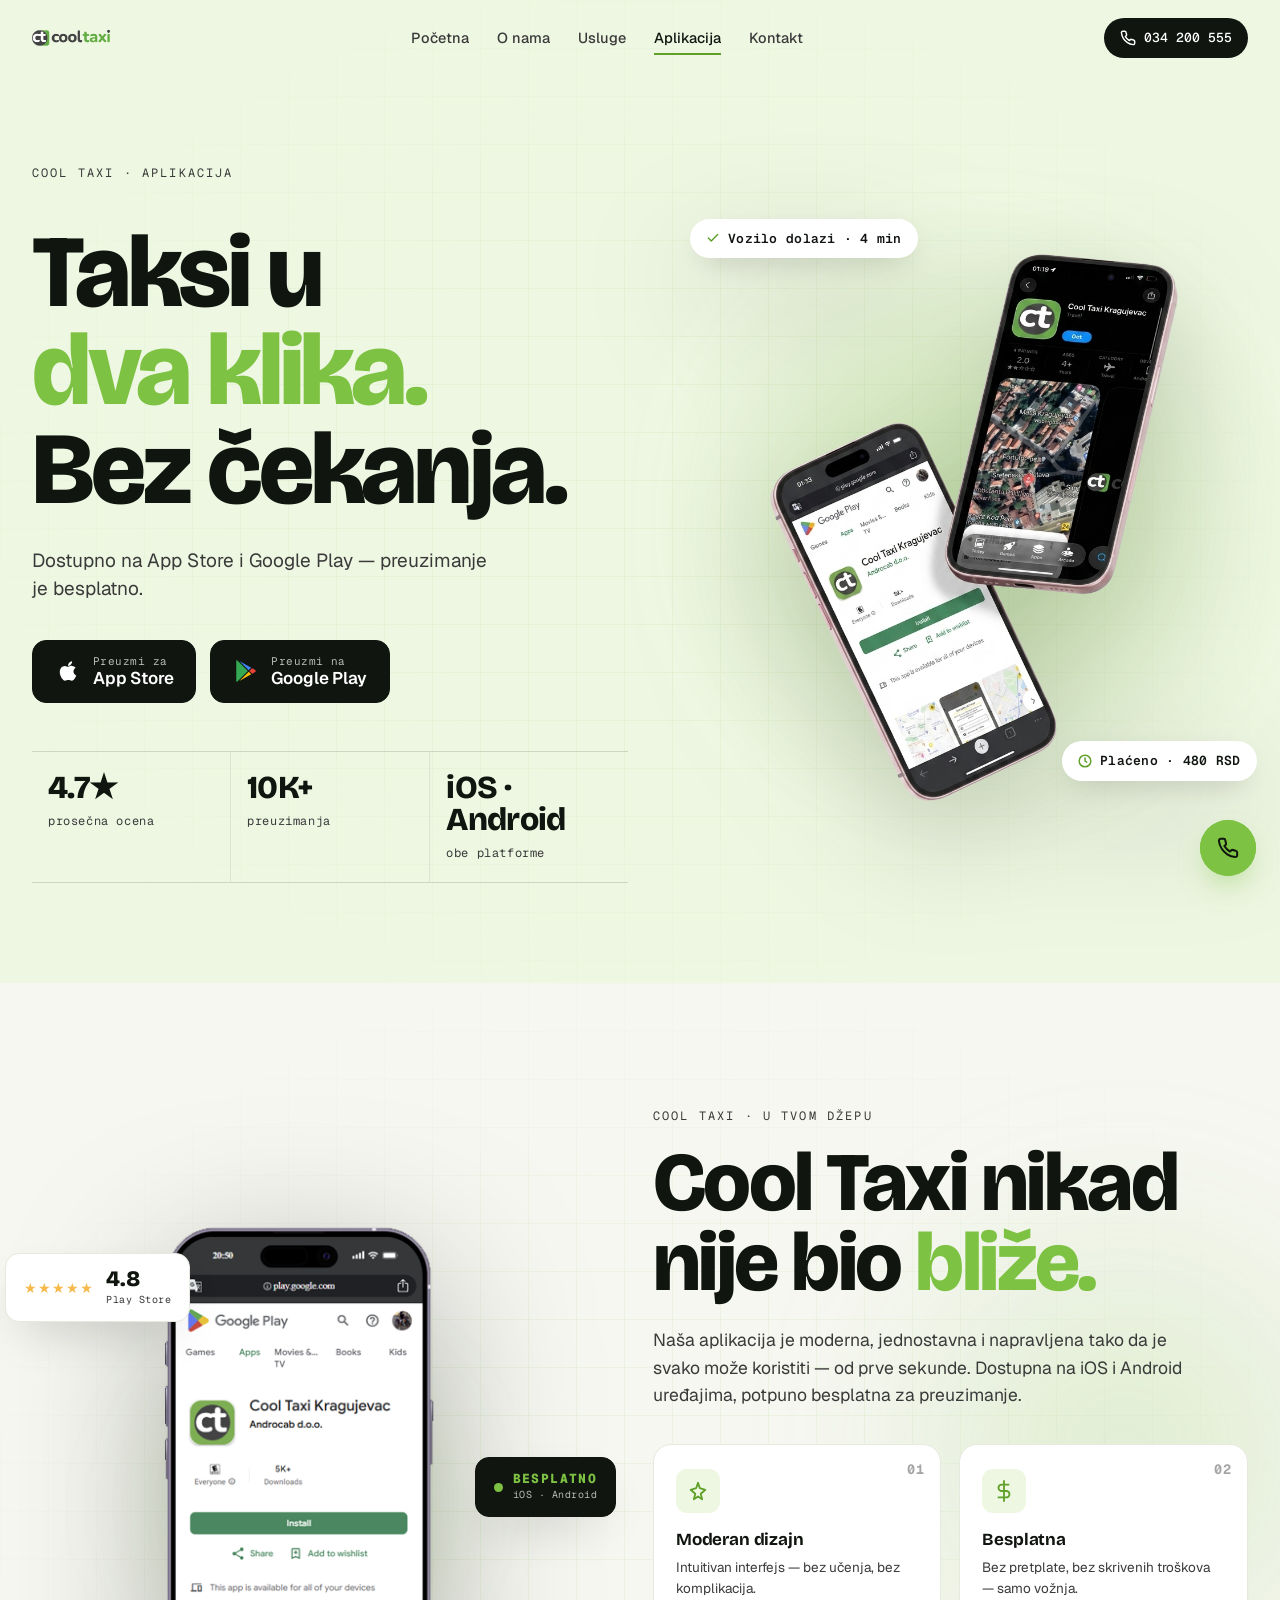
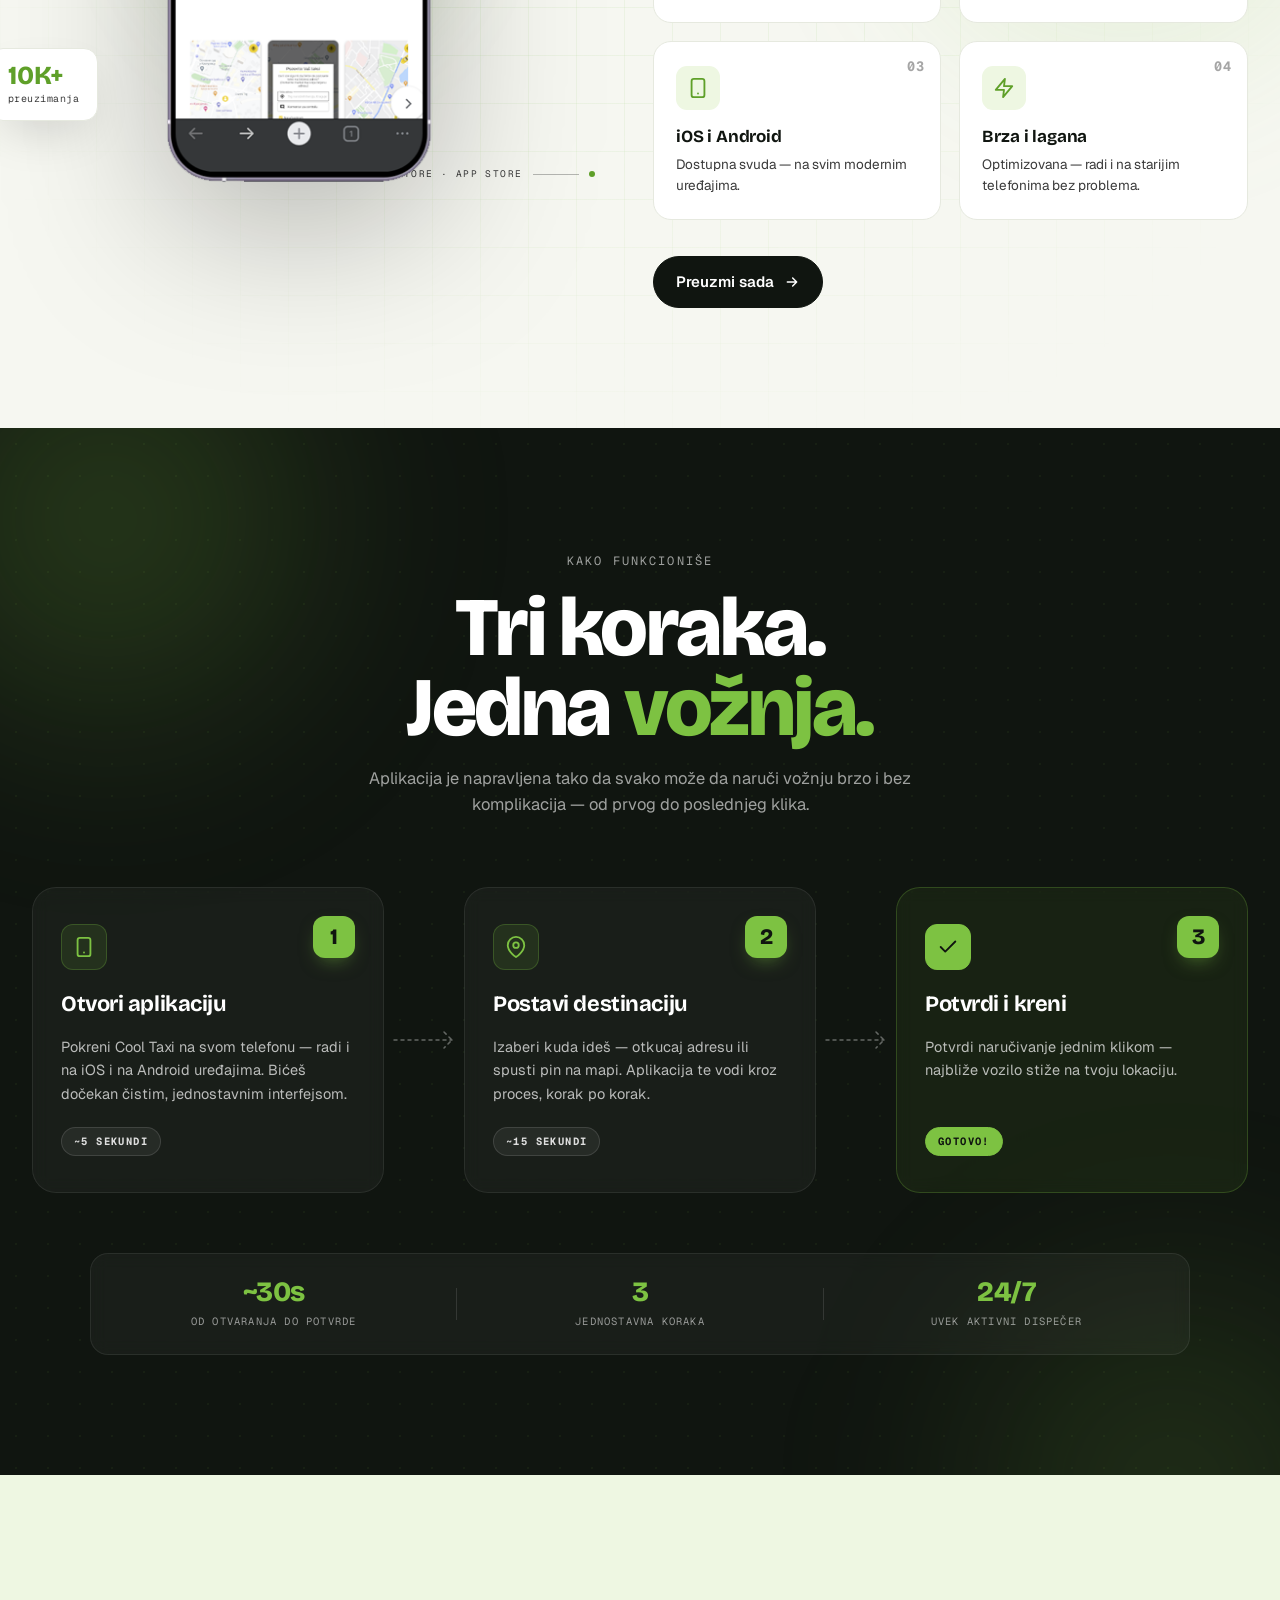
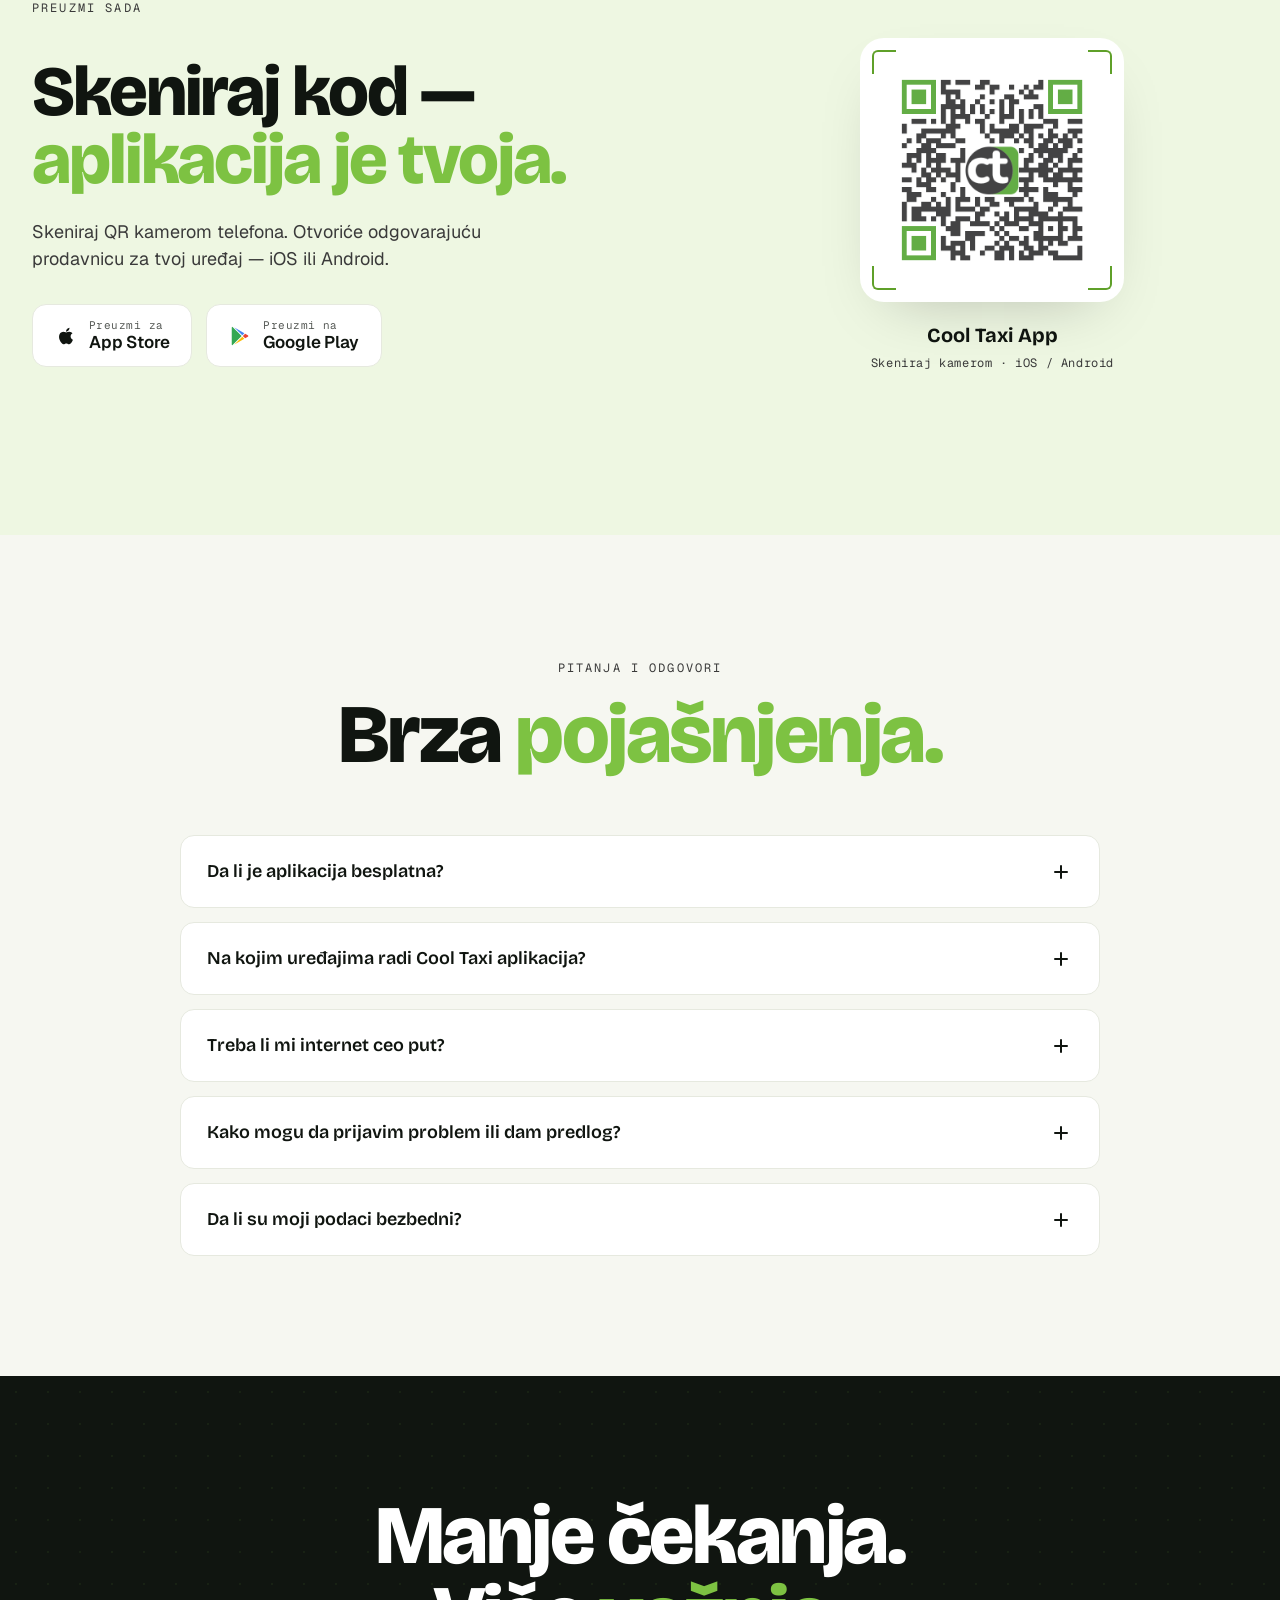
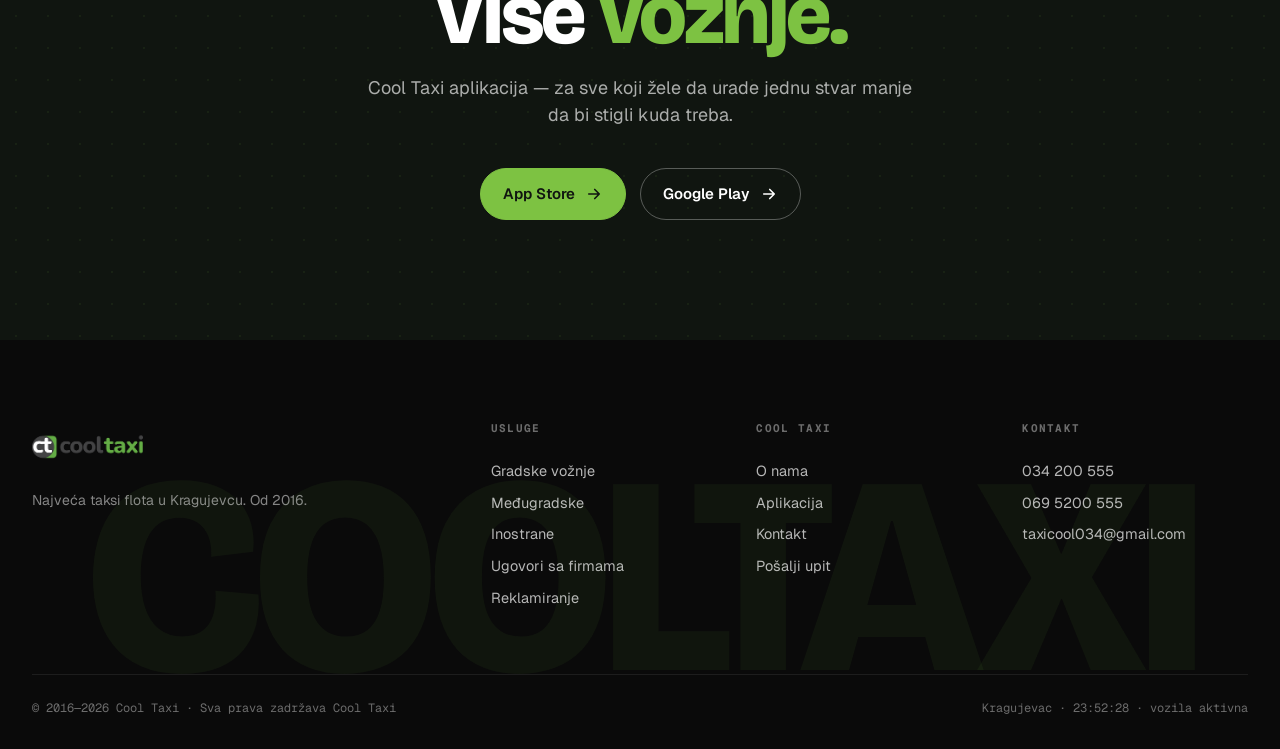
==== aplikacija.html @ 7726a63b "Add Web3Forms email integration, SEO files, and deployment config - Wire submitForm to api.web3forms" ====
<!doctype html>
<html lang="sr-RS">
<head>
<meta charset="utf-8">
<meta name="viewport" content="width=device-width, initial-scale=1">

<title>Cool Taxi aplikacija — iOS & Android · Taxi Kragujevac u 2 klika</title>
<meta name="description" content="Cool Taxi aplikacija za iOS i Android — naruči taxi u Kragujevcu u dva klika, plati karticom, prati vozilo uživo. Besplatno preuzimanje na App Store i Google Play.">
<meta name="keywords" content="cool taxi aplikacija, taxi aplikacija kragujevac, taxi app kragujevac, cool taxi android, cool taxi ios, taxi app srbija, naruči taxi online kragujevac, taxi aplikacija ios android">
<meta name="author" content="Cool Taxi Kragujevac">
<meta name="robots" content="index, follow, max-image-preview:large">
<meta name="googlebot" content="index, follow, max-image-preview:large">
<meta name="theme-color" content="#7DC242">
<meta name="format-detection" content="telephone=yes">

<meta name="geo.region" content="RS-SU">
<meta name="geo.placename" content="Kragujevac">
<meta name="geo.position" content="44.0128;20.9114">
<meta name="ICBM" content="44.0128, 20.9114">
<meta name="language" content="Serbian">

<!-- Apple smart banner -->
<meta name="apple-itunes-app" content="app-id=6447067516">

<link rel="canonical" href="https://taxikragujevac.com/aplikacija">
<link rel="alternate" hreflang="sr-RS" href="https://taxikragujevac.com/aplikacija">
<link rel="alternate" hreflang="x-default" href="https://taxikragujevac.com/aplikacija">

<meta property="og:type" content="website">
<meta property="og:site_name" content="Cool Taxi Kragujevac">
<meta property="og:title" content="Cool Taxi aplikacija — Taxi Kragujevac u 2 klika">
<meta property="og:description" content="iOS & Android — naruči taxi u Kragujevcu u 2 klika, plati karticom, prati vozilo uživo.">
<meta property="og:url" content="https://taxikragujevac.com/aplikacija">
<meta property="og:image" content="https://taxikragujevac.com/assets/app-mockup.png">
<meta property="og:image:width" content="1200">
<meta property="og:image:height" content="630">
<meta property="og:image:alt" content="Cool Taxi aplikacija na iOS i Android">
<meta property="og:locale" content="sr_RS">

<meta name="twitter:card" content="summary_large_image">
<meta name="twitter:title" content="Cool Taxi aplikacija — Taxi Kragujevac u 2 klika">
<meta name="twitter:description" content="iOS & Android — App Store i Google Play.">
<meta name="twitter:image" content="https://taxikragujevac.com/assets/app-mockup.png">

<link rel="icon" type="image/png" href="/assets/logo.png">
<link rel="shortcut icon" href="/assets/logo.png">
<link rel="apple-touch-icon" href="/assets/logo.png">

<link rel="preconnect" href="https://fonts.googleapis.com">
<link rel="preconnect" href="https://fonts.gstatic.com" crossorigin>
<link href="https://fonts.googleapis.com/css2?family=Bricolage+Grotesque:wght@400;500;600;700;800&family=Geist+Mono:wght@400;500&family=Geist:wght@400;500;600;700&display=swap" rel="stylesheet">
<link rel="stylesheet" href="styles.css">

<script type="application/ld+json">
{
  "@context": "https://schema.org",
  "@graph": [
    {
      "@type": "WebPage",
      "@id": "https://taxikragujevac.com/aplikacija#page",
      "url": "https://taxikragujevac.com/aplikacija",
      "name": "Cool Taxi aplikacija — Taxi Kragujevac",
      "description": "Cool Taxi mobilna aplikacija za iOS i Android — naručivanje, plaćanje karticom i praćenje vozila uživo.",
      "inLanguage": "sr-RS",
      "isPartOf": {"@id": "https://taxikragujevac.com/#website"}
    },
    {
      "@type": "MobileApplication",
      "name": "Cool Taxi Kragujevac",
      "operatingSystem": "iOS",
      "applicationCategory": "TravelApplication",
      "downloadUrl": "https://apps.apple.com/us/app/cool-taxi-kragujevac/id6447067516",
      "installUrl": "https://apps.apple.com/us/app/cool-taxi-kragujevac/id6447067516",
      "image": "https://taxikragujevac.com/assets/app-mockup.png",
      "offers": {"@type": "Offer", "price": "0", "priceCurrency": "RSD"},
      "aggregateRating": {"@type": "AggregateRating", "ratingValue": "4.7", "ratingCount": "1200", "bestRating": "5"},
      "author": {"@id": "https://taxikragujevac.com/#organization"},
      "publisher": {"@id": "https://taxikragujevac.com/#organization"}
    },
    {
      "@type": "MobileApplication",
      "name": "Cool Taxi Kragujevac",
      "operatingSystem": "Android",
      "applicationCategory": "TravelApplication",
      "downloadUrl": "https://play.google.com/store/apps/details?id=com.androcab.pub.coolkg",
      "installUrl": "https://play.google.com/store/apps/details?id=com.androcab.pub.coolkg",
      "image": "https://taxikragujevac.com/assets/app-mockup.png",
      "offers": {"@type": "Offer", "price": "0", "priceCurrency": "RSD"},
      "aggregateRating": {"@type": "AggregateRating", "ratingValue": "4.8", "ratingCount": "2500", "bestRating": "5"},
      "author": {"@id": "https://taxikragujevac.com/#organization"},
      "publisher": {"@id": "https://taxikragujevac.com/#organization"}
    },
    {
      "@type": "FAQPage",
      "mainEntity": [
        {
          "@type": "Question",
          "name": "Da li je Cool Taxi aplikacija besplatna?",
          "acceptedAnswer": {"@type": "Answer", "text": "Da, preuzimanje, instalacija i naručivanje vožnje su potpuno besplatni — bez pretplate i bez skrivenih troškova."}
        },
        {
          "@type": "Question",
          "name": "Na kojim uređajima radi Cool Taxi aplikacija?",
          "acceptedAnswer": {"@type": "Answer", "text": "Radi na svim modernim Android i iOS telefonima. Optimizovana je i za starije uređaje."}
        },
        {
          "@type": "Question",
          "name": "Treba li mi internet ceo put?",
          "acceptedAnswer": {"@type": "Answer", "text": "Internet je potreban samo za naručivanje. Kad vozilo stigne i krene, vožnja teče bez veze sa internetom."}
        },
        {
          "@type": "Question",
          "name": "Da li su moji podaci bezbedni?",
          "acceptedAnswer": {"@type": "Answer", "text": "Apsolutno. Podaci se koriste isključivo za obradu vožnje i kontakt sa vozačem — ne dele se sa trećim stranama i čuvaju se u skladu sa zakonom o zaštiti podataka."}
        }
      ]
    },
    {
      "@type": "BreadcrumbList",
      "itemListElement": [
        {"@type": "ListItem", "position": 1, "name": "Početna", "item": "https://taxikragujevac.com/"},
        {"@type": "ListItem", "position": 2, "name": "Aplikacija", "item": "https://taxikragujevac.com/aplikacija"}
      ]
    }
  ]
}
</script>
</head>
<body data-page="app">

<div id="site-nav"></div>

<!-- HERO -->
<section class="app-hero">
  <div class="hero-grid"></div>
  <div class="app-hero-inner">
    <div class="app-hero-text">
      <span class="kicker">Cool Taxi · Aplikacija</span>
      <h1 class="big-head">
        Taksi u<br>
        <em>dva klika.</em><br>
        Bez čekanja.
      </h1>
      <p class="app-hero-sub">
        Dostupno na App Store i Google Play — preuzimanje je besplatno.
      </p>

      <div class="store-buttons">
        <a href="https://apps.apple.com/us/app/cool-taxi-kragujevac/id6447067516" target="_blank" rel="noopener" class="store-btn">
          <svg viewBox="0 0 24 24" width="26" height="26" fill="currentColor" aria-hidden="true">
            <path d="M17.05 20.28c-.98.95-2.05.8-3.08.35-1.09-.46-2.09-.48-3.24 0-1.44.62-2.2.44-3.06-.35C2.79 15.25 3.51 7.59 9.05 7.31c1.35.07 2.29.74 3.08.8 1.18-.24 2.31-.93 3.57-.84 1.51.12 2.65.72 3.4 1.8-3.12 1.87-2.38 5.98.48 7.13-.57 1.5-1.31 2.99-2.54 4.09zM12.03 7.25c-.15-2.23 1.66-4.07 3.74-4.25.29 2.58-2.34 4.5-3.74 4.25z"/>
          </svg>
          <span>
            <small>Preuzmi za</small>
            <strong>App Store</strong>
          </span>
        </a>
        <a href="https://play.google.com/store/apps/details?id=com.androcab.pub.coolkg" target="_blank" rel="noopener" class="store-btn">
          <svg viewBox="0 0 24 24" width="26" height="26" aria-hidden="true">
            <path d="M3.609 1.814 13.792 12 3.609 22.186a.996.996 0 0 1-.61-.92V2.734c0-.36.213-.687.61-.92z" fill="#34a853"/>
            <path d="M14.499 12.707 16.801 15.009 5.864 21.342l8.635-8.635z" fill="#fbbc04"/>
            <path d="M17.698 9.509 20.505 11.135a1 1 0 0 1 0 1.73l-2.808 1.626L15.069 12l2.629-2.491z" fill="#ea4335"/>
            <path d="M5.864 2.658 16.802 8.99l-2.302 2.303L5.864 2.658z" fill="#4285f4"/>
          </svg>
          <span>
            <small>Preuzmi na</small>
            <strong>Google Play</strong>
          </span>
        </a>
      </div>

      <div class="app-meta">
        <div><b>4.7★</b><span>prosečna ocena</span></div>
        <div><b>10K+</b><span>preuzimanja</span></div>
        <div><b>iOS · Android</b><span>obe platforme</span></div>
      </div>
    </div>

    <div class="app-hero-visual">
      <div class="phone-stage">
        <img src="assets/app-mockup.png" alt="Cool Taxi aplikacija na iPhone telefonima — App Store i Google Play prikaz">
        <div class="phone-glow"></div>
        <div class="phone-badge phone-badge-1">
          <svg viewBox="0 0 24 24" width="14" height="14" fill="none" stroke="currentColor" stroke-width="2.5" stroke-linecap="round" stroke-linejoin="round"><path d="M20 6 9 17l-5-5"/></svg>
          Vozilo dolazi · 4 min
        </div>
        <div class="phone-badge phone-badge-2">
          <svg viewBox="0 0 24 24" width="14" height="14" fill="none" stroke="currentColor" stroke-width="2.5" stroke-linecap="round" stroke-linejoin="round"><circle cx="12" cy="12" r="10"/><path d="M12 7v5l3 2"/></svg>
          Plaćeno · 480 RSD
        </div>
      </div>
    </div>
  </div>
</section>

<!-- APP SHOWCASE — telefon + benefiti -->
<section class="app-showcase" data-screen-label="Aplikacija showcase">
  <div class="aps-bg-grid"></div>
  <div class="aps-bg-blob"></div>

  <div class="aps-inner">

    <!-- LEVO: telefon + plutajuće kartice -->
    <div class="aps-visual">
      <div class="aps-glow"></div>
      <img src="uploads/telefon.png" alt="Cool Taxi aplikacija" class="aps-phone">

      <!-- Rating card -->
      <div class="aps-float aps-float-rating">
        <div class="aps-rating-stars">★★★★★</div>
        <div class="aps-rating-body">
          <strong>4.8</strong>
          <span>Play Store</span>
        </div>
      </div>

      <!-- Free badge -->
      <div class="aps-float aps-float-free">
        <span class="aps-float-dot"></span>
        <div class="aps-free-body">
          <strong>BESPLATNO</strong>
          <span>iOS · Android</span>
        </div>
      </div>

      <!-- Downloads counter -->
      <div class="aps-float aps-float-stat">
        <strong>10K+</strong>
        <span>preuzimanja</span>
      </div>

      <!-- Spec tick -->
      <div class="aps-tick">
        <span class="aps-tick-label">PLAY STORE · APP STORE</span>
        <span class="aps-tick-line"></span>
        <span class="aps-tick-dot"></span>
      </div>
    </div>

    <!-- DESNO: content -->
    <div class="aps-content">
      <span class="kicker">
        <span class="dot"></span>
        Cool Taxi · U tvom džepu
      </span>
      <h2 class="big-head">
        Cool Taxi nikad<br>
        nije bio <em>bliže.</em>
      </h2>
      <p class="aps-lede">
        Naša aplikacija je moderna, jednostavna i napravljena tako da je svako može koristiti — od prve sekunde. Dostupna na iOS i Android uređajima, potpuno besplatna za preuzimanje.
      </p>

      <div class="aps-benefits">
        <div class="aps-benefit">
          <span class="aps-benefit-num">01</span>
          <div class="aps-benefit-icon">
            <svg viewBox="0 0 24 24" width="22" height="22" fill="none" stroke="currentColor" stroke-width="2" stroke-linecap="round" stroke-linejoin="round"><path d="m12 3 1.9 5.8L20 10.7l-5 4.3 1.5 6L12 18l-4.5 3 1.5-6-5-4.3 6.1-1.9L12 3z"/></svg>
          </div>
          <strong>Moderan dizajn</strong>
          <span>Intuitivan interfejs — bez učenja, bez komplikacija.</span>
        </div>
        <div class="aps-benefit">
          <span class="aps-benefit-num">02</span>
          <div class="aps-benefit-icon">
            <svg viewBox="0 0 24 24" width="22" height="22" fill="none" stroke="currentColor" stroke-width="2" stroke-linecap="round" stroke-linejoin="round"><line x1="12" y1="1" x2="12" y2="23"/><path d="M17 5H9.5a3.5 3.5 0 0 0 0 7h5a3.5 3.5 0 0 1 0 7H6"/></svg>
          </div>
          <strong>Besplatna</strong>
          <span>Bez pretplate, bez skrivenih troškova — samo vožnja.</span>
        </div>
        <div class="aps-benefit">
          <span class="aps-benefit-num">03</span>
          <div class="aps-benefit-icon">
            <svg viewBox="0 0 24 24" width="22" height="22" fill="none" stroke="currentColor" stroke-width="2" stroke-linecap="round" stroke-linejoin="round"><rect x="5" y="2" width="14" height="20" rx="2.5"/><line x1="12" y1="18" x2="12.01" y2="18"/></svg>
          </div>
          <strong>iOS i Android</strong>
          <span>Dostupna svuda — na svim modernim uređajima.</span>
        </div>
        <div class="aps-benefit">
          <span class="aps-benefit-num">04</span>
          <div class="aps-benefit-icon">
            <svg viewBox="0 0 24 24" width="22" height="22" fill="none" stroke="currentColor" stroke-width="2" stroke-linecap="round" stroke-linejoin="round"><polygon points="13 2 3 14 12 14 11 22 21 10 12 10 13 2"/></svg>
          </div>
          <strong>Brza i lagana</strong>
          <span>Optimizovana — radi i na starijim telefonima bez problema.</span>
        </div>
      </div>

      <div class="aps-ctas">
        <a href="#download" class="btn btn-primary">
          Preuzmi sada
          <svg viewBox="0 0 24 24" width="16" height="16" fill="none" stroke="currentColor" stroke-width="2.2" stroke-linecap="round" stroke-linejoin="round"><path d="M5 12h14M13 6l6 6-6 6"/></svg>
        </a>
      </div>
    </div>

  </div>
</section>

<!-- HOW IT WORKS -->
<section class="how-app" data-screen-label="Kako funkcioniše">
  <div class="how-bg-glow how-bg-glow-1"></div>
  <div class="how-bg-glow how-bg-glow-2"></div>

  <div class="how-head">
    <span class="kicker light"><span class="dot"></span> Kako funkcioniše</span>
    <h2 class="big-head light">Tri koraka.<br>Jedna <em>vožnja.</em></h2>
    <p class="how-sub">Aplikacija je napravljena tako da svako može da naruči vožnju brzo i bez komplikacija — od prvog do poslednjeg klika.</p>
  </div>

  <div class="how-steps">
    <div class="how-step">
      <div class="how-step-icon">
        <svg viewBox="0 0 24 24" width="22" height="22" fill="none" stroke="currentColor" stroke-width="2" stroke-linecap="round" stroke-linejoin="round">
          <rect x="5" y="2" width="14" height="20" rx="2.5"/>
          <line x1="12" y1="18" x2="12.01" y2="18"/>
        </svg>
      </div>
      <span class="how-num">1</span>
      <h4>Otvori aplikaciju</h4>
      <p>Pokreni Cool Taxi na svom telefonu — radi i na iOS i na Android uređajima. Bićeš dočekan čistim, jednostavnim interfejsom.</p>
      <span class="how-step-tag">~5 SEKUNDI</span>
    </div>

    <div class="how-arrow">
      <svg viewBox="0 0 64 24" width="64" height="24" fill="none" stroke="rgba(255,255,255,.35)" stroke-width="1.5" stroke-linecap="round" stroke-dasharray="3 4"><path d="M2 12h58M52 4l8 8-8 8"/></svg>
    </div>

    <div class="how-step">
      <div class="how-step-icon">
        <svg viewBox="0 0 24 24" width="22" height="22" fill="none" stroke="currentColor" stroke-width="2" stroke-linecap="round" stroke-linejoin="round">
          <path d="M21 10c0 7-9 13-9 13s-9-6-9-13a9 9 0 0 1 18 0z"/>
          <circle cx="12" cy="10" r="3"/>
        </svg>
      </div>
      <span class="how-num">2</span>
      <h4>Postavi destinaciju</h4>
      <p>Izaberi kuda ideš — otkucaj adresu ili spusti pin na mapi. Aplikacija te vodi kroz proces, korak po korak.</p>
      <span class="how-step-tag">~15 SEKUNDI</span>
    </div>

    <div class="how-arrow">
      <svg viewBox="0 0 64 24" width="64" height="24" fill="none" stroke="rgba(255,255,255,.35)" stroke-width="1.5" stroke-linecap="round" stroke-dasharray="3 4"><path d="M2 12h58M52 4l8 8-8 8"/></svg>
    </div>

    <div class="how-step how-step-final">
      <div class="how-step-icon">
        <svg viewBox="0 0 24 24" width="22" height="22" fill="none" stroke="currentColor" stroke-width="2" stroke-linecap="round" stroke-linejoin="round">
          <path d="M20 6 9 17l-5-5"/>
        </svg>
      </div>
      <span class="how-num">3</span>
      <h4>Potvrdi i kreni</h4>
      <p>Potvrdi naručivanje jednim klikom — najbliže vozilo stiže na tvoju lokaciju.</p>
      <span class="how-step-tag how-step-tag-final">GOTOVO!</span>
    </div>
  </div>

  <!-- bottom feature strip -->
  <div class="how-foot">
    <div class="how-stat"><b>~30s</b><span>od otvaranja do potvrde</span></div>
    <div class="how-stat-divider"></div>
    <div class="how-stat"><b>3</b><span>jednostavna koraka</span></div>
    <div class="how-stat-divider"></div>
    <div class="how-stat"><b>24/7</b><span>uvek aktivni dispečer</span></div>
  </div>
</section>

<!-- DOWNLOAD BAND with QR -->
<section class="download-band">
  <div class="download-inner">
    <div class="download-text">
      <span class="kicker">Preuzmi sada</span>
      <h2 class="big-head">Skeniraj kod —<br><em>aplikacija je tvoja.</em></h2>
      <p>Skeniraj QR kamerom telefona. Otvoriće odgovarajuću prodavnicu za tvoj uređaj — iOS ili Android.</p>
      <div class="store-buttons">
        <a href="https://apps.apple.com/us/app/cool-taxi-kragujevac/id6447067516" target="_blank" rel="noopener" class="store-btn dark">
          <svg viewBox="0 0 24 24" width="22" height="22" fill="currentColor" aria-hidden="true">
            <path d="M17.05 20.28c-.98.95-2.05.8-3.08.35-1.09-.46-2.09-.48-3.24 0-1.44.62-2.2.44-3.06-.35C2.79 15.25 3.51 7.59 9.05 7.31c1.35.07 2.29.74 3.08.8 1.18-.24 2.31-.93 3.57-.84 1.51.12 2.65.72 3.4 1.8-3.12 1.87-2.38 5.98.48 7.13-.57 1.5-1.31 2.99-2.54 4.09zM12.03 7.25c-.15-2.23 1.66-4.07 3.74-4.25.29 2.58-2.34 4.5-3.74 4.25z"/>
          </svg>
          <span><small>Preuzmi za</small><strong>App Store</strong></span>
        </a>
        <a href="https://play.google.com/store/apps/details?id=com.androcab.pub.coolkg" target="_blank" rel="noopener" class="store-btn dark">
          <svg viewBox="0 0 24 24" width="22" height="22" aria-hidden="true">
            <path d="M3.609 1.814 13.792 12 3.609 22.186a.996.996 0 0 1-.61-.92V2.734c0-.36.213-.687.61-.92z" fill="#34a853"/>
            <path d="M14.499 12.707 16.801 15.009 5.864 21.342l8.635-8.635z" fill="#fbbc04"/>
            <path d="M17.698 9.509 20.505 11.135a1 1 0 0 1 0 1.73l-2.808 1.626L15.069 12l2.629-2.491z" fill="#ea4335"/>
            <path d="M5.864 2.658 16.802 8.99l-2.302 2.303L5.864 2.658z" fill="#4285f4"/>
          </svg>
          <span><small>Preuzmi na</small><strong>Google Play</strong></span>
        </a>
      </div>
    </div>
    <div class="download-qr">
      <div class="qr-frame">
        <img src="assets/qr-cooltaxi.png" alt="QR kod za preuzimanje aplikacije">
        <div class="qr-corners">
          <span></span><span></span><span></span><span></span>
        </div>
      </div>
      <div class="qr-caption">
        <strong>Cool Taxi App</strong>
        <span>Skeniraj kamerom · iOS / Android</span>
      </div>
    </div>
  </div>
</section>

<!-- COMPARE -->


<!-- FAQ -->
<section class="faq">
  <div class="faq-head">
    <span class="kicker">Pitanja i odgovori</span>
    <h2 class="big-head">Brza <em>pojašnjenja.</em></h2>
  </div>
  <div class="faq-list">
    <details>
      <summary><span>Da li je aplikacija besplatna?</span><i></i></summary>
      <p>Jeste. Preuzimanje, instalacija i naručivanje vožnje su potpuno besplatni — bez pretplate i bez skrivenih troškova.</p>
    </details>

    

    <details>
      <summary><span>Na kojim uređajima radi Cool Taxi aplikacija?</span><i></i></summary>
      <p>Radi na svim modernim Android i iOS telefonima. Optimizovana je da radi brzo i bez problema čak i na starijim uređajima.</p>
    </details>

    <details>
      <summary><span>Treba li mi internet ceo put?</span><i></i></summary>
      <p>Internet je potreban samo za naručivanje. Kad vozilo stigne i krene, vožnja teče bez veze sa internetom.</p>
    </details>

    <details>
      <summary><span>Kako mogu da prijavim problem ili dam predlog?</span><i></i></summary>
      <p>Pozovi dispečera na 034 200 555 ili napiši na taxicool034@gmail.com. Tu smo 24/7 — svaki predlog i prijava se analiziraju i koriste za unapređenje servisa.</p>
    </details>

    <details>
      <summary><span>Da li su moji podaci bezbedni?</span><i></i></summary>
      <p>Apsolutno. Tvoji podaci se koriste isključivo za obradu vožnje i kontakt sa vozačem — ne delimo ih ni sa kim trećim i čuvaju se u skladu sa zakonom o zaštiti podataka.</p>
    </details>
  </div>
</section>

<!-- FINAL CTA -->
<section class="cta-band">
  <div class="cta-inner">
    <h2 class="big-head light">
      Manje čekanja.<br>
      Više <em>vožnje.</em>
    </h2>
    <p style="color:rgba(255,255,255,.65);margin-top:18px;font-size:18px;max-width:560px;margin-left:auto;margin-right:auto">Cool Taxi aplikacija — za sve koji žele da urade jednu stvar manje da bi stigli kuda treba.</p>
    <div class="cta-actions">
      <a href="https://apps.apple.com/us/app/cool-taxi-kragujevac/id6447067516" target="_blank" rel="noopener" class="btn btn-primary cta-green">
        App Store
        <svg viewBox="0 0 24 24" width="18" height="18" fill="none" stroke="currentColor" stroke-width="2.2" stroke-linecap="round" stroke-linejoin="round"><path d="M5 12h14M13 6l6 6-6 6"/></svg>
      </a>
      <a href="https://play.google.com/store/apps/details?id=com.androcab.pub.coolkg" target="_blank" rel="noopener" class="btn btn-ghost light">
        Google Play
        <svg viewBox="0 0 24 24" width="18" height="18" fill="none" stroke="currentColor" stroke-width="2.2" stroke-linecap="round" stroke-linejoin="round"><path d="M5 12h14M13 6l6 6-6 6"/></svg>
      </a>
    </div>
  </div>
</section>

<div id="site-foot"></div>
<script src="script.js"></script>
</body>
</html>
---- styles.css ----
/* ───── tokens ───── */
:root{
  --green:#7DC242;
  --green-deep:#5fa029;
  --green-soft:#eef7e2;
  --green-pale:#f7fbf0;
  --ink:#101510;
  --ink-2:#1a1a1a;
  --ink-3:#3a3a3a;
  --line:#e6e9df;
  --bg:#f6f7f1;
  --paper:#fbfcf6;
  --white:#ffffff;
  --radius:18px;
}
*{box-sizing:border-box;margin:0;padding:0}
html{scroll-behavior:smooth}
body{
  font-family:"Geist","Inter",system-ui,sans-serif;
  background:var(--bg);
  color:var(--ink);
  font-size:16px;
  line-height:1.5;
  overflow-x:hidden;
}
a{color:inherit;text-decoration:none}
em{font-style:normal;color:var(--green-deep)}

/* brand logo image (replaces SVG) */
.brand-logo{
  height:38px;width:auto;display:block;
  transition:transform .2s;
}
.brand-logo.big{height:54px}
.brand:hover .brand-logo{transform:scale(1.04)}
.brand-logo.invert{filter:brightness(0) invert(1)}
.kicker{
  font-family:"Geist Mono",monospace;
  font-size:12px;
  letter-spacing:.18em;
  text-transform:uppercase;
  color:var(--ink-3);
  display:inline-block;
  margin-bottom:18px;
}
.kicker.light{color:rgba(255,255,255,.55)}
.big-head{
  font-family:"Bricolage Grotesque",sans-serif;
  font-weight:800;
  font-size:clamp(40px,6.5vw,108px);
  line-height:.96;
  letter-spacing:-.03em;
  color:var(--ink);
  text-wrap:balance;
}
.big-head.light{color:#fff}
.big-head em{color:var(--green)}

/* ───── nav ───── */
.nav{
  position:fixed;top:0;left:0;right:0;z-index:50;
  display:flex;align-items:center;justify-content:space-between;
  padding:18px 32px;
  background:transparent;
  backdrop-filter:none;
  -webkit-backdrop-filter:none;
  border-bottom:1px solid transparent;
  transition:background .3s ease, backdrop-filter .3s ease, border-color .3s ease, padding .25s ease;
}
.nav.scrolled{
  background:rgba(246,247,241,.88);
  backdrop-filter:blur(14px);
  -webkit-backdrop-filter:blur(14px);
  border-bottom-color:var(--line);
  padding:12px 32px;
}

/* HOME — white nav links over dark video hero; logo stays natural color */
body[data-page="home"] .nav:not(.scrolled) .nav-links a{color:rgba(255,255,255,.85)}
body[data-page="home"] .nav:not(.scrolled) .nav-links a:hover,
body[data-page="home"] .nav:not(.scrolled) .nav-links a.active{color:#fff}
body[data-page="home"] .nav:not(.scrolled) .nav-links a::after{background:var(--green)}
body[data-page="home"] .nav:not(.scrolled) .nav-cta{
  background:rgba(255,255,255,.12);
  color:#fff;
  border:1px solid rgba(255,255,255,.22);
  backdrop-filter:blur(10px);
  -webkit-backdrop-filter:blur(10px);
}
body[data-page="home"] .nav:not(.scrolled) .nav-cta:hover{
  background:var(--green);color:var(--ink);
  border-color:var(--green);
}
body[data-page="home"] .nav:not(.scrolled) .nav-burger span{background:#fff}
.brand{display:flex;align-items:center;gap:10px}
.brand-mark{width:36px;height:36px;display:block}
.brand-mark.big{width:56px;height:56px}
.brand-word{
  font-family:"Bricolage Grotesque",sans-serif;
  font-weight:800;font-size:22px;letter-spacing:-.02em;
  color:var(--ink);
}
.brand-word em{color:var(--green-deep)}
.brand-word.light{color:#fff}
.brand-word.light em{color:var(--green)}
.nav-links{display:flex;gap:28px}
.nav-links a{
  font-size:14.5px;font-weight:500;color:var(--ink-3);
  position:relative;padding:6px 0;
  transition:color .2s;
}
.nav-links a:hover{color:var(--ink)}
.nav-links a::after{
  content:"";position:absolute;left:0;bottom:0;
  width:0;height:1.5px;background:var(--green-deep);
  transition:width .25s;
}
.nav-links a:hover::after{width:100%}
.nav-cta{
  display:inline-flex;align-items:center;gap:8px;
  background:var(--ink);color:#fff;
  padding:10px 16px;border-radius:999px;
  font-family:"Geist Mono",monospace;
  font-size:13px;font-weight:500;
  transition:transform .2s, background .2s;
}
.nav-cta:hover{transform:translateY(-1px);background:#000}
.nav-burger{display:none;flex-direction:column;gap:5px;background:none;border:0;cursor:pointer;padding:8px}
.nav-burger span{display:block;width:22px;height:2px;background:var(--ink);border-radius:2px}

/* ───── btn ───── */
.btn{
  display:inline-flex;align-items:center;gap:10px;
  padding:14px 22px;border-radius:999px;
  font-weight:600;font-size:15px;
  border:1.5px solid transparent;cursor:pointer;
  transition:all .2s;
}
.btn-primary{background:var(--ink);color:#fff;border-color:var(--ink)}
.btn-primary:hover{background:var(--green-deep);border-color:var(--green-deep);transform:translateY(-1px)}
.btn-ghost{background:transparent;color:var(--ink);border-color:var(--ink-2)}
.btn-ghost:hover{background:var(--ink);color:#fff}

/* ───── hero ───── */
.hero{
  position:relative;
  min-height:100vh;
  background:var(--green-soft);
  padding:140px 32px 100px;
  overflow:hidden;
  isolation:isolate;
}
.hero-grid{
  position:absolute;inset:0;
  background-image:
    linear-gradient(rgba(125,194,66,.08) 1px,transparent 1px),
    linear-gradient(90deg,rgba(125,194,66,.08) 1px,transparent 1px);
  background-size:48px 48px;
  mask-image:radial-gradient(ellipse at center,#000 30%,transparent 80%);
  z-index:-1;
}
.hero-marks{position:absolute;top:0;bottom:0;display:flex;flex-direction:column;justify-content:space-around;padding:120px 0;z-index:-1}
.hero-marks.left{left:0;width:14px}
.hero-marks.right{right:0;width:14px}
.hero-marks span{display:block;width:8px;height:1.5px;background:var(--ink-2)}
.hero-marks .left span{margin-left:0}
.hero-marks.right span{margin-left:auto}
.hero-inner{
  position:relative;
  max-width:1280px;margin:0 auto;
  text-align:center;
}
.hero-eyebrow{
  display:inline-flex;align-items:center;gap:10px;
  background:rgba(255,255,255,.7);
  border:1px solid rgba(26,26,26,.1);
  padding:8px 16px;border-radius:999px;
  font-family:"Geist Mono",monospace;
  font-size:12px;letter-spacing:.08em;color:var(--ink-2);
  margin-bottom:40px;
}
.hero-eyebrow .dot{width:8px;height:8px;border-radius:50%;background:var(--green-deep);animation:pulse 1.6s infinite}
@keyframes pulse{0%,100%{opacity:1;transform:scale(1)}50%{opacity:.4;transform:scale(1.4)}}
.hero-title{
  font-family:"Bricolage Grotesque",sans-serif;
  font-weight:800;
  font-size:clamp(56px,11vw,180px);
  line-height:.92;
  letter-spacing:-.045em;
  color:var(--ink);
  margin-bottom:36px;
}
.hero-title .line{display:block;overflow:hidden}
.hero-title .line span,
.hero-title .line{animation:rise 1s cubic-bezier(.2,.8,.2,1) both}
.hero-title .line:nth-child(2){animation-delay:.12s}
@keyframes rise{from{transform:translateY(110%);opacity:0}to{transform:translateY(0);opacity:1}}
.hero-sub{
  max-width:640px;margin:0 auto 40px;
  font-size:18px;color:var(--ink-3);
  text-wrap:pretty;
}
.hero-cta-row{display:flex;gap:14px;justify-content:center;flex-wrap:wrap;margin-bottom:80px}

.hero-stats{
  display:flex;gap:32px;justify-content:center;align-items:center;flex-wrap:wrap;
  padding:32px;
  background:rgba(255,255,255,.55);
  border:1px solid rgba(26,26,26,.08);
  border-radius:24px;
  max-width:920px;margin:0 auto;
}
.hero-stats div{text-align:left}
.hero-stats b{
  display:block;
  font-family:"Bricolage Grotesque",sans-serif;
  font-size:42px;font-weight:800;line-height:1;
  color:var(--ink);
}
.hero-stats span{display:block;font-size:13px;color:var(--ink-3);margin-top:6px}
.hero-stats i{display:block;width:1px;height:36px;background:var(--line)}

/* hero floating cards */
.hero-cards{position:absolute;inset:0;pointer-events:none;z-index:1}
.hero-cards .card{
  position:absolute;
  background:#fff;border:1px solid var(--line);
  border-radius:14px;padding:14px;
  box-shadow:0 18px 40px -20px rgba(0,0,0,.18);
  pointer-events:auto;
  animation:float 6s ease-in-out infinite;
}
@keyframes float{0%,100%{transform:translateY(0)}50%{transform:translateY(-8px)}}
.card-receipt{
  top:160px;left:5%;width:260px;
  font-family:"Geist Mono",monospace;font-size:12px;
}
.card-receipt-head{display:flex;justify-content:space-between;color:var(--ink-3);margin-bottom:10px}
.receipt-row{display:flex;justify-content:space-between;padding:6px 0;border-bottom:1px dashed var(--line)}
.receipt-row.mono{color:var(--ink-3)}
.receipt-total{
  display:flex;justify-content:space-between;align-items:center;
  margin-top:10px;padding-top:10px;
  border-top:2px solid var(--ink);
}
.receipt-total strong{font-family:"Bricolage Grotesque";font-size:20px}
.muted{color:var(--ink-3)}

.card-pin{
  top:230px;right:5%;width:260px;height:170px;
  padding:0;overflow:hidden;
  animation-delay:-2s;
}
.card-pin svg{display:block}
.pin-meta{
  position:absolute;bottom:10px;left:12px;
  background:#fff;padding:6px 10px;border-radius:8px;
  border:1px solid var(--line);
}
.pin-meta strong{font-family:"Bricolage Grotesque";font-size:18px;display:block;line-height:1}
.pin-meta span{font-size:11px;color:var(--ink-3)}
.pin-pulse circle:first-child{animation:pulseRing 2s infinite}
@keyframes pulseRing{0%{transform:scale(1);opacity:.3}100%{transform:scale(2.2);opacity:0}}

.card-driver{
  top:520px;left:8%;width:280px;
  display:flex;align-items:center;gap:12px;
  animation-delay:-3s;
}
.driver-avatar{flex-shrink:0}
.driver-info{flex:1;display:flex;flex-direction:column;gap:2px;font-size:12px}
.driver-info strong{font-size:14px}
.driver-info .rating{color:var(--green-deep);font-family:"Geist Mono",monospace;font-size:11px}
.driver-eta{
  font-family:"Bricolage Grotesque";font-weight:800;font-size:24px;
  background:var(--green);padding:8px 12px;border-radius:10px;color:#fff;
}

.hero-rotator{
  position:relative;height:80px;
  margin-top:80px;
  font-family:"Bricolage Grotesque",sans-serif;
  font-weight:800;font-size:clamp(28px,4vw,52px);
  color:var(--green-deep);
  overflow:hidden;
}
.hero-rotator span{
  position:absolute;left:0;right:0;
  opacity:0;transform:translateY(60%);
  animation:rotword 12s infinite;
}
.hero-rotator span:nth-child(1){animation-delay:0s}
.hero-rotator span:nth-child(2){animation-delay:2.4s}
.hero-rotator span:nth-child(3){animation-delay:4.8s}
.hero-rotator span:nth-child(4){animation-delay:7.2s}
.hero-rotator span:nth-child(5){animation-delay:9.6s}
@keyframes rotword{
  0%,4%{opacity:0;transform:translateY(60%)}
  8%,16%{opacity:1;transform:translateY(0)}
  20%,100%{opacity:0;transform:translateY(-60%)}
}

/* ───── HERO VIDEO (full-bleed) ───── */
.hero-video{
  position:relative;
  min-height:100vh;
  padding:140px 32px 80px;
  background:#0a0a08;
  overflow:hidden;
  display:flex;flex-direction:column;justify-content:center;
  isolation:isolate;
}
.hero-video-bg{
  position:absolute;inset:0;z-index:-1;
  overflow:hidden;
  background:#0a0a08;
}
.hero-video-bg video{
  position:absolute;inset:0;
  width:100%;height:100%;
  object-fit:cover;
  filter:saturate(1.05) contrast(1.05);
  transform:scale(1.02);
}
.hero-video-overlay{
  position:absolute;inset:0;
  background:
    radial-gradient(ellipse at 50% 35%,rgba(0,0,0,.25) 0%,rgba(0,0,0,.55) 60%,rgba(0,0,0,.78) 100%),
    linear-gradient(180deg,rgba(10,10,8,.35) 0%,rgba(10,10,8,.2) 35%,rgba(10,10,8,.6) 100%);
}
.hero-video-grain{
  position:absolute;inset:0;
  background-image:radial-gradient(circle,rgba(255,255,255,.03) 1px,transparent 1px);
  background-size:3px 3px;
  pointer-events:none;
  mix-blend-mode:overlay;
  opacity:.4;
}
.hero-video-inner{
  position:relative;z-index:2;
  max-width:920px;margin:0 auto;
  text-align:center;
  color:#fff;
}
.hero-video .hero-eyebrow.light{
  background:rgba(255,255,255,.1);
  border:1px solid rgba(255,255,255,.18);
  color:#fff;
  backdrop-filter:blur(10px);
  -webkit-backdrop-filter:blur(10px);
  margin-bottom:36px;
  font-size:11.5px;letter-spacing:.16em;
}
.hero-video .hero-eyebrow.light .dot{background:var(--green)}

.hero-mega{
  font-family:"Bricolage Grotesque",sans-serif;
  font-weight:800;
  font-size:clamp(48px,9vw,140px);
  line-height:.94;
  letter-spacing:-.04em;
  color:#fff;
  text-wrap:balance;
  margin:0 0 32px;
  text-shadow:0 4px 40px rgba(0,0,0,.35);
  animation:rise 1s cubic-bezier(.2,.8,.2,1) both;
}
.hero-mega em{
  font-style:normal;
  color:var(--green);
  display:inline-block;
  position:relative;
}
.hero-mega-sub{
  max-width:620px;margin:0 auto 44px;
  font-size:clamp(16px,1.4vw,20px);
  line-height:1.5;
  color:rgba(255,255,255,.78);
  text-wrap:pretty;
}

.hero-video .hero-cta-row{
  justify-content:center;margin-bottom:60px;gap:14px;
}
.btn-xl{
  padding:18px 32px;font-size:14.5px;letter-spacing:.06em;
  font-family:"Geist Mono",monospace;font-weight:700;
  text-transform:uppercase;
}
.btn-xl svg{flex-shrink:0}

.hero-quick-meta{
  display:flex;justify-content:center;gap:0;flex-wrap:wrap;
  max-width:780px;margin:0 auto;
  border-top:1px solid rgba(255,255,255,.12);
  border-bottom:1px solid rgba(255,255,255,.12);
}
.hero-quick-meta > div{
  flex:1;padding:18px 20px;
  text-align:left;
  border-right:1px solid rgba(255,255,255,.08);
  display:flex;flex-direction:column;gap:4px;
  font-size:13px;color:rgba(255,255,255,.7);
}
.hero-quick-meta > div:last-child{border-right:none}
.hero-quick-meta b{
  font-family:"Bricolage Grotesque",sans-serif;
  font-size:22px;font-weight:700;color:#fff;
  letter-spacing:-.01em;
  display:flex;align-items:center;gap:8px;
}
.hero-quick-meta i{font-style:normal;font-size:11px;color:rgba(255,255,255,.5);font-family:"Geist Mono",monospace;letter-spacing:.04em}
.hero-quick-meta .qm-dot{
  width:8px;height:8px;border-radius:50%;
  background:var(--green);
  box-shadow:0 0 0 0 rgba(125,194,66,.6);
  animation:qmPulse 1.8s infinite;
}
@keyframes qmPulse{
  0%{box-shadow:0 0 0 0 rgba(125,194,66,.6)}
  70%{box-shadow:0 0 0 10px rgba(125,194,66,0)}
  100%{box-shadow:0 0 0 0 rgba(125,194,66,0)}
}

.hero-scroll-cue{
  position:absolute;left:50%;bottom:30px;
  transform:translateX(-50%);
  display:flex;flex-direction:column;align-items:center;gap:10px;
  font-family:"Geist Mono",monospace;
  font-size:11px;letter-spacing:.18em;
  color:rgba(255,255,255,.5);
  z-index:3;
}
.hsc-line{
  width:1px;height:36px;
  background:linear-gradient(to bottom,rgba(255,255,255,.5),transparent);
  position:relative;overflow:hidden;
}
.hsc-line::after{
  content:"";position:absolute;top:0;left:0;
  width:100%;height:50%;
  background:var(--green);
  animation:scrollDot 2s ease-in-out infinite;
}
@keyframes scrollDot{
  0%{transform:translateY(-100%)}
  50%{transform:translateY(50%)}
  100%{transform:translateY(200%)}
}

/* ───── RIDE FLOW (cards moved here) ───── */
/* ───── why cool (magazine split + foto mozaik + plutajuce kartice) ───── */
.why-cool{
  position:relative;
  padding:140px 32px 110px;
  background:var(--bg);
  overflow:hidden;
}
.wc-bg-grain{
  position:absolute;inset:0;pointer-events:none;z-index:0;
  background:
    radial-gradient(circle at 85% 15%, rgba(125,194,66,.10), transparent 45%),
    radial-gradient(circle at 10% 85%, rgba(125,194,66,.06), transparent 50%);
}
.wc-inner{
  position:relative;z-index:1;
  max-width:1320px;margin:0 auto;
  display:grid;
  grid-template-columns:1fr 1.05fr;
  gap:90px;
  align-items:center;
}

/* LEVO — editorial tekst */
.wc-text .kicker{
  display:inline-flex;align-items:center;gap:8px;
  margin-bottom:18px;
}
.wc-text .kicker .dot{
  width:8px;height:8px;border-radius:50%;
  background:var(--green);
  box-shadow:0 0 0 4px rgba(125,194,66,.18);
}
.wc-text .big-head{margin-bottom:22px}
.wc-lede{
  font-size:18px;line-height:1.6;
  color:var(--ink-3);
  max-width:500px;margin:0 0 36px;
  text-wrap:pretty;
}
.wc-points{
  list-style:none;padding:0;
  margin:0 0 36px;
  display:flex;flex-direction:column;gap:14px;
}
.wc-points li{
  display:flex;gap:16px;align-items:flex-start;
  padding:18px 20px;
  background:#fff;
  border:1px solid rgba(26,26,26,.06);
  border-radius:16px;
  transition:transform .35s ease, border-color .35s ease, box-shadow .35s ease;
}
.wc-points li:hover{
  transform:translateY(-3px);
  border-color:var(--green);
  box-shadow:0 22px 40px -22px rgba(95,160,41,.25);
}
.wcp-num{
  width:36px;height:36px;flex-shrink:0;
  background:var(--green);
  color:var(--ink);
  border:2px solid var(--ink);
  border-radius:50%;
  display:flex;align-items:center;justify-content:center;
  font-family:"Geist Mono",monospace;
  font-size:12px;font-weight:700;
}
.wc-points li > div{display:flex;flex-direction:column;gap:4px;min-width:0}
.wc-points li strong{
  font-family:"Bricolage Grotesque",sans-serif;
  font-size:17px;font-weight:700;letter-spacing:-.01em;
  color:var(--ink);
}
.wc-points li span{
  font-size:14px;line-height:1.5;color:var(--ink-3);
  text-wrap:pretty;
}
.wc-ctas{display:flex;gap:12px;flex-wrap:wrap}

/* DESNO — foto mozaik */
.wc-visual{
  position:relative;
  aspect-ratio:1/1.05;
  max-width:600px;
  width:100%;
  justify-self:center;
}
.wc-mosaic{
  position:relative;z-index:1;
  width:100%;height:100%;
  display:grid;
  grid-template-columns:1.55fr 1fr;
  grid-template-rows:1fr 1fr;
  gap:14px;
}
.wcm-tile{
  border-radius:22px;
  overflow:hidden;
  background:#1a1a1a;
  position:relative;
}
.wcm-tile::after{
  content:"";position:absolute;inset:0;
  background:linear-gradient(180deg,transparent 60%,rgba(0,0,0,.12));
  pointer-events:none;
}
.wcm-tile img{
  width:100%;height:100%;object-fit:cover;display:block;
  transition:transform .9s cubic-bezier(.2,.8,.2,1);
}
.wcm-tile:hover img{transform:scale(1.06)}
.wcm-main{
  grid-row:1/span 2;
  border-radius:26px;
}
.wcm-side-top img,
.wcm-side-bot img{object-position:center 35%}

/* plutajuce kartice */
.wc-float{
  position:absolute;z-index:5;
  background:#fff;
  border-radius:14px;
  box-shadow:0 30px 60px -25px rgba(0,0,0,.35),0 0 0 1px rgba(255,255,255,.6);
  padding:14px 16px;
}

/* ETA — gornji levi cosak */
.wc-float-eta{
  top:-5%;left:-10%;
  width:220px;
  display:flex;align-items:center;gap:12px;
  border-left:3px solid var(--green);
  animation:wcFloatA 6s ease-in-out infinite;
}
.wcfeta-icon{
  width:36px;height:36px;flex-shrink:0;
  background:var(--green-soft);color:var(--green-deep);
  border-radius:10px;
  display:flex;align-items:center;justify-content:center;
}
.wcfeta-body{flex:1;display:flex;flex-direction:column;gap:2px;min-width:0}
.wcfeta-body strong{
  font-family:"Bricolage Grotesque",sans-serif;
  font-size:14px;font-weight:700;letter-spacing:-.01em;
  color:var(--ink);
}
.wcfeta-body span{
  font-family:"Geist Mono",monospace;
  font-size:10.5px;color:var(--ink-3);letter-spacing:.02em;
}
.wcfeta-pulse{width:10px;height:10px;flex-shrink:0;position:relative}
.wcfeta-pulse span{
  position:absolute;inset:0;
  width:100%;height:100%;
  background:var(--green);border-radius:50%;
  animation:wcPulse 1.6s infinite;
}

/* Flota — gornji desni cosak */
.wc-float-fleet{
  top:-5%;right:-8%;
  width:130px;
  text-align:center;
  transform:rotate(4deg);
  animation:wcFloatB 7s ease-in-out infinite;
}
.wcff-num{
  font-family:"Bricolage Grotesque",sans-serif;
  font-size:42px;font-weight:800;line-height:1;
  letter-spacing:-.03em;
  color:var(--ink);
}
.wcff-num span{color:var(--green-deep)}
.wcff-meta{
  font-family:"Geist Mono",monospace;
  font-size:10px;color:var(--ink-3);
  letter-spacing:.04em;margin-top:8px;line-height:1.4;
}
.wcff-meta i{font-style:normal;color:var(--green-deep);font-weight:600}

/* Rating — donji levi cosak */
.wc-float-rating{
  bottom:-5%;left:-9%;
  width:150px;
  transform:rotate(-3deg);
  animation:wcFloatC 7.5s ease-in-out infinite;
}
.wcfr-stars{
  color:var(--green-deep);font-size:14px;letter-spacing:2px;
  margin-bottom:6px;
}
.wcfr-body{display:flex;align-items:baseline;gap:10px}
.wcfr-body strong{
  font-family:"Bricolage Grotesque",sans-serif;
  font-size:30px;font-weight:800;line-height:1;
  letter-spacing:-.02em;color:var(--ink);
}
.wcfr-body span{
  font-family:"Geist Mono",monospace;
  font-size:10px;color:var(--ink-3);
}

/* Fiksna cena — donji desni cosak */
.wc-float-price{
  bottom:-5%;right:-6%;
  width:220px;
  animation:wcFloatA 6.5s ease-in-out infinite;
  animation-delay:-2s;
}
.wcfp-head{
  font-family:"Geist Mono",monospace;
  font-size:10px;color:var(--ink-3);
  letter-spacing:.06em;text-transform:uppercase;
  margin-bottom:10px;
}
.wcfp-row{
  display:flex;justify-content:space-between;align-items:baseline;
  padding-top:8px;border-top:1px dashed rgba(26,26,26,.14);
}
.wcfp-row span{font-size:12px;color:var(--ink-3)}
.wcfp-row strong{
  font-family:"Bricolage Grotesque",sans-serif;
  font-size:22px;font-weight:800;color:var(--green-deep);
  letter-spacing:-.02em;
}
.wcfp-row strong i{
  font-style:normal;font-size:11px;color:var(--ink-3);
  margin-left:2px;font-weight:500;
}
.wcfp-foot{
  margin-top:8px;
  font-family:"Geist Mono",monospace;
  font-size:9.5px;color:var(--ink-3);letter-spacing:.02em;
}

/* foot rotator */
.wc-foot{
  position:relative;z-index:1;
  margin-top:90px;text-align:center;
}
.wc-foot .hero-rotator{
  margin:0;height:56px;
  font-size:clamp(20px,3vw,36px);
}

/* animacije */
@keyframes wcFloatA{
  0%,100%{transform:translateY(0)}
  50%{transform:translateY(-10px)}
}
@keyframes wcFloatB{
  0%,100%{transform:rotate(4deg) translateY(0)}
  50%{transform:rotate(4deg) translateY(-12px)}
}
@keyframes wcFloatC{
  0%,100%{transform:rotate(-3deg) translateY(0)}
  50%{transform:rotate(-3deg) translateY(-8px)}
}
@keyframes wcPulse{
  0%{box-shadow:0 0 0 0 rgba(125,194,66,.65)}
  70%{box-shadow:0 0 0 8px rgba(125,194,66,0)}
  100%{box-shadow:0 0 0 0 rgba(125,194,66,0)}
}

/* responsive */
@media (max-width: 1024px){
  .hero-mega{font-size:clamp(44px,11vw,84px)}
  .hero-quick-meta > div{flex:1 1 50%;border-right:none;border-bottom:1px solid rgba(255,255,255,.08)}
  .hero-quick-meta > div:last-child,.hero-quick-meta > div:nth-last-child(2){border-bottom:none}
  .wc-inner{grid-template-columns:1fr;gap:80px}
  .wc-visual{max-width:520px;margin:0 auto}
}
@media (max-width: 720px){
  .hero-video{padding:120px 18px 80px;min-height:90vh}
  .hero-video .hero-cta-row{flex-direction:column;align-items:stretch}
  .hero-video .btn-xl{justify-content:center;padding:16px 22px}
  .hero-quick-meta > div{flex:1 1 100%;border-bottom:1px solid rgba(255,255,255,.08)}
  .hero-quick-meta > div:last-child{border-bottom:none}
  .hero-scroll-cue{display:none}
  .why-cool{padding:80px 18px 70px}
  .wc-inner{gap:60px}
  .wc-lede{font-size:16px;margin-bottom:28px}
  .wc-points li{padding:14px 16px}
  .wc-points li strong{font-size:15.5px}
  .wc-visual{aspect-ratio:1/1.1;max-width:380px}
  .wc-mosaic{gap:10px}
  .wcm-tile{border-radius:18px}
  .wc-float-eta{width:190px;left:-3%;top:-3%;padding:10px 12px}
  .wcfeta-body strong{font-size:13px}
  .wc-float-fleet{width:105px;right:-3%;top:-3%;padding:12px}
  .wcff-num{font-size:30px}
  .wc-float-rating{width:125px;left:-3%;bottom:-3%;padding:12px 14px}
  .wcfr-body strong{font-size:24px}
  .wc-float-price{width:180px;right:-3%;bottom:-3%;padding:12px 14px}
  .wcfp-row strong{font-size:18px}
  .wc-foot{margin-top:60px}
}

/* ───── HERO SPLIT (new redesign) ───── */
.hero-split{
  min-height:auto;
  padding:140px 32px 80px;
}
.hero-split-inner{
  position:relative;
  max-width:1320px;margin:0 auto;
  display:grid;grid-template-columns:1.05fr 1fr;gap:80px;align-items:center;
  text-align:left;
}
.hero-split .hero-eyebrow{margin-bottom:28px}
.hero-split .hero-title{
  font-size:clamp(48px,8vw,128px);
  margin-bottom:24px;
  text-align:left;
}
.hero-split .hero-sub{
  margin:0 0 36px;
  text-align:left;font-size:18px;
  max-width:520px;
}
.hero-split .hero-cta-row{
  justify-content:flex-start;margin-bottom:48px;
}
.hero-split .hero-stats{
  display:flex;gap:0;justify-content:flex-start;
  padding:0;background:transparent;border:none;
  margin:0;max-width:none;
  border-top:1px solid rgba(26,26,26,.12);
  border-bottom:1px solid rgba(26,26,26,.12);
}
.hero-split .hero-stats > div{
  flex:1;padding:20px 16px;text-align:left;
  border-right:1px solid rgba(26,26,26,.06);
}
.hero-split .hero-stats > div:last-child{border-right:none}
.hero-split .hero-stats i{display:none}
.hero-split .hero-stats b{font-size:30px}
.hero-split .hero-stats span{
  font-family:"Geist Mono",monospace;font-size:11px;
  letter-spacing:.06em;color:var(--ink-3);
  margin-top:6px;
}

/* hero photo */
.hero-visual{
  position:relative;
  aspect-ratio:1/1.05;
  max-width:560px;justify-self:end;width:100%;
}
.hero-photo{
  position:absolute;inset:8% 4% 8% 4%;
  border-radius:32px;overflow:hidden;
  box-shadow:0 40px 80px -30px rgba(0,0,0,.35);
  background:#1a1a1a;
}
.hero-photo-img{
  width:100%;height:100%;
  object-fit:cover;display:block;
  animation:photoZoom 12s ease-in-out infinite alternate;
}
@keyframes photoZoom{
  from{transform:scale(1)}
  to{transform:scale(1.06)}
}
.hero-photo::after{
  content:"";position:absolute;inset:0;
  background:linear-gradient(160deg,transparent 50%,rgba(0,0,0,.35) 100%);
  pointer-events:none;
}
.hero-photo-tag{
  position:absolute;top:18px;left:18px;
  display:inline-flex;align-items:center;gap:8px;
  background:rgba(255,255,255,.95);
  backdrop-filter:blur(6px);
  padding:8px 14px;border-radius:999px;
  font-family:"Geist Mono",monospace;
  font-size:12px;font-weight:600;letter-spacing:.05em;
  color:var(--ink);
}
.hero-photo-tag .tag-dot{
  width:8px;height:8px;border-radius:50%;
  background:#e74c3c;
  animation:pulse 1.6s infinite;
}
.hero-photo-num{
  position:absolute;bottom:18px;right:18px;
  font-family:"Bricolage Grotesque",sans-serif;
  font-weight:800;font-size:42px;line-height:1;
  color:#fff;letter-spacing:-.03em;
  opacity:.9;
}

/* hero floating cards (new positions over photo) */
.hero-visual .card{
  position:absolute;
  background:#fff;border:1px solid var(--line);
  border-radius:14px;padding:14px;
  box-shadow:0 18px 40px -16px rgba(0,0,0,.22);
  animation:float 6s ease-in-out infinite;
  z-index:3;
}
.hero-float-1{
  top:0;left:-18%;width:240px;
  font-family:"Geist Mono",monospace;font-size:12px;
}
.hero-float-2{
  top:18%;right:-14%;width:220px;height:140px;
  padding:0;overflow:hidden;
  animation-delay:-2s;
}
.hero-float-3{
  bottom:4%;left:-10%;width:260px;
  display:flex;align-items:center;gap:12px;
  animation-delay:-3s;
}

/* legacy hero-cards block: keep but disable on split */
.hero-split .hero-cards{display:none}

.hero-split .hero-rotator{
  margin-top:60px;text-align:center;
  height:64px;font-size:clamp(24px,3.6vw,44px);
}

@media (max-width: 1100px){
  .hero-split-inner{grid-template-columns:1fr;gap:120px}
  .hero-visual{justify-self:center;max-width:480px}
  .hero-float-1{left:-4%}
  .hero-float-2{right:-4%}
  .hero-float-3{left:-2%}
}
@media (max-width: 720px){
  .hero-split{padding:120px 18px 60px}
  .hero-visual{max-width:340px;aspect-ratio:1/1.1}
  .hero-float-1{width:200px;left:-6%;top:-4%}
  .hero-float-1 .receipt-row:nth-of-type(3){display:none}
  .hero-float-2{width:170px;height:108px;right:-4%;top:24%}
  .hero-float-3{width:220px;left:-4%;bottom:-2%}
  .hero-split .hero-stats{flex-wrap:wrap}
  .hero-split .hero-stats > div{flex:1 1 50%;border-right:none;border-bottom:1px solid rgba(26,26,26,.06)}
  .hero-split .hero-stats > div:nth-last-child(-n+2){border-bottom:none}
  .hero-split .hero-cta-row{flex-direction:column;align-items:stretch}
  .hero-split .hero-cta-row .btn{justify-content:center}
}

/* ───── ticker ───── */
.ticker{
  background:var(--ink);color:#fff;
  padding:18px 0;overflow:hidden;
  border-top:1px solid var(--ink);
  border-bottom:1px solid var(--ink);
}
.ticker-track{
  display:flex;gap:48px;
  animation:tick 40s linear infinite;
  white-space:nowrap;
  font-family:"Geist Mono",monospace;
  font-size:14px;letter-spacing:.05em;
}
.ticker-track span:nth-child(odd){color:var(--green)}
@keyframes tick{from{transform:translateX(0)}to{transform:translateX(-50%)}}

/* ───── about ───── */
.about{padding:120px 32px;background:var(--bg)}
.about-head{max-width:1280px;margin:0 auto 80px}
.about-body{
  max-width:1280px;margin:0 auto;
  display:grid;grid-template-columns:1.1fr 1fr;gap:80px;align-items:center;
}
.about-text .lead{
  font-family:"Bricolage Grotesque",sans-serif;
  font-size:24px;font-weight:500;line-height:1.35;
  margin-bottom:20px;color:var(--ink);
  text-wrap:pretty;
}
.about-text p{color:var(--ink-3);margin-bottom:32px;text-wrap:pretty}
.values{display:grid;grid-template-columns:1fr 1fr;gap:24px;margin-top:32px}
.value{
  padding:20px;background:var(--paper);
  border:1px solid var(--line);border-radius:14px;
  transition:transform .2s, border-color .2s;
}
.value:hover{transform:translateY(-3px);border-color:var(--green)}
.value svg{margin-bottom:12px}
.value strong{display:block;font-size:16px;font-weight:700;margin-bottom:4px}
.value span{font-size:13.5px;color:var(--ink-3)}
.about-visual{position:relative;aspect-ratio:1;max-width:480px;margin:0 auto;width:100%}
.ring{width:100%;height:100%;display:block}
.ring-arc{animation:dash 3s ease-out forwards}
@keyframes dash{from{stroke-dashoffset:942}to{stroke-dashoffset:120}}
.ring-orbit{transform-origin:160px 160px;animation:orbit 20s linear infinite}
.ring-orbit-2{animation-duration:14s;animation-direction:reverse}
@keyframes orbit{from{transform:rotate(0)}to{transform:rotate(360deg)}}
.ring-labels{position:absolute;inset:0;pointer-events:none}
.ring-label{
  position:absolute;left:var(--x);top:var(--y);
  background:#fff;border:1px solid var(--line);
  padding:6px 10px;border-radius:8px;
  font-family:"Geist Mono",monospace;font-size:11px;color:var(--ink-2);
  box-shadow:0 4px 12px -6px rgba(0,0,0,.1);
  white-space:nowrap;
}

/* ───── services ───── */
.services{padding:120px 32px;background:var(--paper);border-top:1px solid var(--line)}
.services-head{max-width:1280px;margin:0 auto 70px}
.services-intro{margin-top:24px;max-width:560px;color:var(--ink-3);font-size:18px}
.service-grid{
  max-width:1280px;margin:0 auto;
  display:grid;grid-template-columns:repeat(3,1fr);gap:20px;
}
.srv{
  background:#fff;border:1px solid var(--line);
  border-radius:20px;padding:28px;
  position:relative;overflow:hidden;
  transition:transform .25s, border-color .25s, box-shadow .25s;
}
.srv:hover{transform:translateY(-4px);border-color:var(--green);box-shadow:0 24px 50px -30px rgba(0,0,0,.15)}
.srv-num{
  position:absolute;top:20px;right:24px;
  font-family:"Geist Mono",monospace;font-size:12px;color:var(--ink-3);
}
.srv-icon{width:80px;height:60px;margin-bottom:24px}
.srv h3{
  font-family:"Bricolage Grotesque",sans-serif;
  font-size:26px;font-weight:700;letter-spacing:-.02em;
  margin-bottom:10px;
}
.srv p{font-size:14.5px;color:var(--ink-3);margin-bottom:14px;text-wrap:pretty}
.srv ul{list-style:none;display:flex;flex-direction:column;gap:6px;margin-top:14px}
.srv ul li{
  position:relative;padding-left:20px;font-size:13.5px;color:var(--ink-2);
}
.srv ul li::before{
  content:"";position:absolute;left:0;top:7px;
  width:8px;height:8px;background:var(--green);border-radius:2px;
}
.srv-pill{
  display:inline-block;
  margin-top:10px;
  padding:6px 12px;border-radius:999px;
  background:var(--green-pale);color:var(--green-deep);
  font-family:"Geist Mono",monospace;font-size:11px;letter-spacing:.06em;
}
.srv-pill-dark{background:var(--ink);color:var(--green)}
.srv-lg{grid-column:span 2;background:linear-gradient(135deg,#fff 60%,var(--green-pale))}
.srv-dark{background:var(--ink);color:#fff;grid-row:span 1}
.srv-dark h3{color:#fff}
.srv-dark p{color:rgba(255,255,255,.7)}
.srv-accent{background:linear-gradient(135deg,var(--green-pale),#fff)}

/* request form */
.request{
  max-width:1280px;margin:80px auto 0;
  background:var(--ink);color:#fff;
  border-radius:28px;
  display:grid;grid-template-columns:1fr 1.2fr;gap:0;
  overflow:hidden;
}
.request-side{padding:52px 48px;border-right:1px solid rgba(255,255,255,.1)}
.request-side h3{
  font-family:"Bricolage Grotesque",sans-serif;
  font-size:38px;font-weight:700;line-height:1.1;letter-spacing:-.02em;
  margin-bottom:20px;
}
.request-side h3 em{color:var(--green)}
.request-side p{color:rgba(255,255,255,.65);margin-bottom:32px;text-wrap:pretty}
.request-quick{display:flex;flex-direction:column;gap:14px}
.request-quick a{
  display:flex;align-items:center;gap:10px;
  font-family:"Geist Mono",monospace;font-size:14px;
  color:var(--green);
  transition:color .2s;
}
.request-quick a:hover{color:#fff}
.request-form{padding:52px 48px;display:flex;flex-direction:column;gap:18px}
.request-form .row{display:grid;grid-template-columns:1fr 1fr;gap:14px}
.request-form label{display:flex;flex-direction:column;gap:6px;font-size:13px;color:rgba(255,255,255,.65)}
.request-form label.full{grid-column:1/-1}
.request-form input,
.request-form select,
.request-form textarea{
  background:rgba(255,255,255,.06);
  border:1px solid rgba(255,255,255,.12);
  color:#fff;
  padding:12px 14px;border-radius:10px;
  font-family:inherit;font-size:14.5px;
  transition:border-color .2s, background .2s;
}
.request-form input:focus,
.request-form select:focus,
.request-form textarea:focus{
  outline:none;border-color:var(--green);background:rgba(255,255,255,.1);
}
.request-form select{appearance:none;background-image:url("data:image/svg+xml;utf8,<svg xmlns='http://www.w3.org/2000/svg' viewBox='0 0 12 8'><path fill='%237DC242' d='M6 8 0 0h12z'/></svg>");background-repeat:no-repeat;background-position:right 14px center;background-size:10px}
.form-foot{align-items:center}
.check{flex-direction:row !important;align-items:center;gap:8px !important;font-size:12.5px !important;color:rgba(255,255,255,.6) !important}
.check input{width:auto;padding:0}
.form-foot .btn-primary{background:var(--green);color:var(--ink);border-color:var(--green);justify-self:end}
.form-foot .btn-primary:hover{background:#fff;border-color:#fff}
.form-thanks{
  display:none;
  grid-column:1/-1;
  margin-top:6px;padding:14px 18px;
  background:rgba(125,194,66,.12);
  border:1px solid var(--green);
  color:var(--green);
  border-radius:10px;
  font-size:14px;
  align-items:center;gap:10px;
}
.form-thanks.show{display:flex}

/* ───── strip (cards) ───── */
.strip{background:var(--ink);color:#fff;padding:120px 32px;overflow:hidden;position:relative}
.strip::before{
  content:"";position:absolute;inset:0;
  background-image:radial-gradient(circle,rgba(125,194,66,.15) 1px,transparent 1px);
  background-size:32px 32px;
  opacity:.5;
}
.strip-inner{
  position:relative;max-width:1280px;margin:0 auto;
  display:grid;grid-template-columns:1.1fr 1fr;gap:60px;align-items:center;
}
.strip-text p{color:rgba(255,255,255,.7);margin-top:24px;font-size:18px;max-width:540px;text-wrap:pretty}
.strip-cards{display:flex;flex-wrap:wrap;gap:10px;margin-top:32px}
.cc{
  padding:8px 14px;border:1px solid rgba(255,255,255,.2);
  border-radius:999px;font-family:"Geist Mono",monospace;
  font-size:12px;letter-spacing:.06em;
}
.strip-visual{position:relative;display:flex;justify-content:center;width:100%}
.terminal{
  background:#222;border-radius:18px;padding:18px;width:240px;
  position:absolute;top:20%;left:5%;
  box-shadow:0 30px 60px -30px rgba(0,0,0,.6);
  transform:rotate(-6deg);
  animation:terminalFloat 4s ease-in-out infinite;
}
@keyframes terminalFloat{0%,100%{transform:rotate(-6deg) translateY(0)}50%{transform:rotate(-6deg) translateY(-8px)}}
.terminal-screen{
  background:#a8d680;color:#0e1f0a;
  padding:12px;border-radius:6px;margin-bottom:14px;
  font-family:"Geist Mono",monospace;
}
.ts-row{display:flex;justify-content:space-between;font-size:11px;letter-spacing:.05em}
.ts-row.mono{margin-top:8px}
.ts-amount{font-size:30px;font-weight:700;text-align:right;margin:8px 0;letter-spacing:-.02em}
.ts-amount span{font-size:18px;opacity:.6}
.terminal-keys{display:grid;grid-template-columns:repeat(3,1fr);gap:6px}
.terminal-keys span{
  aspect-ratio:1.5;background:#3a3a3a;border-radius:4px;
}
.terminal-keys .red{background:#c0392b}
.terminal-keys .green{background:var(--green)}
.card-tap{
  position:absolute;top:55%;right:8%;width:160px;
  transform:rotate(12deg);
  animation:tapFloat 4s ease-in-out infinite;
}
@keyframes tapFloat{0%,100%{transform:rotate(12deg) translate(0,0)}50%{transform:rotate(12deg) translate(-8px,-4px)}}

/* strip photo (replaces terminal SVG) */
.strip-photo{
  position:relative;
  aspect-ratio:3/4;max-width:420px;margin:0 auto;width:100%;
  border-radius:24px;overflow:hidden;
  box-shadow:0 40px 80px -30px rgba(0,0,0,.6),0 0 0 1px rgba(125,194,66,.2);
}
.strip-photo img{
  width:100%;height:100%;object-fit:cover;display:block;
  animation:photoZoom 14s ease-in-out infinite alternate;
}
.strip-photo::after{
  content:"";position:absolute;inset:0;
  background:linear-gradient(180deg,transparent 50%,rgba(0,0,0,.45) 100%);
  pointer-events:none;
}
.strip-photo-badge{
  position:absolute;top:18px;right:18px;
  display:inline-flex;align-items:center;gap:8px;
  padding:10px 14px;
  background:var(--green);color:var(--ink);
  border-radius:999px;
  font-family:"Geist Mono",monospace;
  font-size:12px;font-weight:700;letter-spacing:.04em;
  box-shadow:0 12px 24px -10px rgba(125,194,66,.6);
  animation:float 5s ease-in-out infinite;
}
.strip-photo-tag{
  position:absolute;bottom:18px;left:18px;
  display:inline-flex;align-items:center;gap:8px;
  background:rgba(255,255,255,.95);
  backdrop-filter:blur(6px);
  padding:8px 14px;border-radius:999px;
  font-family:"Geist Mono",monospace;
  font-size:12px;font-weight:600;letter-spacing:.05em;
  color:var(--ink);
}
.strip-photo-tag .tag-dot{
  width:8px;height:8px;border-radius:50%;
  background:var(--green-deep);animation:pulse 1.6s infinite;
}

/* ───── GALERIJA (index) ───── */
.gallery{
  padding:120px 32px;
  background:var(--bg);
}
.gallery-head{
  max-width:1280px;margin:0 auto 60px;
  text-align:center;
}
.gallery-pill{
  display:inline-flex;align-items:center;gap:8px;
  padding:8px 18px;
  background:var(--green-soft);
  color:var(--green-deep);
  border-radius:999px;
  font-family:"Geist Mono",monospace;
  font-size:12px;font-weight:700;letter-spacing:.12em;
  margin-bottom:24px;
}
.gallery-head .big-head{
  font-size:clamp(40px,6vw,84px);
  margin-bottom:18px;
}
.gallery-head p{
  font-size:18px;color:var(--ink-3);
  max-width:540px;margin:0 auto;
}
.gallery-grid{
  max-width:1280px;margin:0 auto;
  display:grid;
  grid-template-columns:repeat(3,1fr);
  gap:20px;
}
.g-tile{
  position:relative;
  aspect-ratio:4/3;
  border-radius:20px;overflow:hidden;
  background:#1a1a1a;
  transition:transform .35s, box-shadow .35s;
}
.g-tile img{
  width:100%;height:100%;object-fit:cover;display:block;
  transition:transform .8s cubic-bezier(.2,.8,.2,1);
}
.g-tile:hover{
  transform:translateY(-4px);
  box-shadow:0 30px 60px -25px rgba(0,0,0,.35);
}
.g-tile:hover img{transform:scale(1.06)}

@media (max-width: 1024px){
  .gallery-grid{grid-template-columns:repeat(2,1fr);gap:16px}
}
@media (max-width: 720px){
  .gallery{padding:80px 18px}
  .gallery-grid{grid-template-columns:1fr;gap:14px}
  .strip-photo{aspect-ratio:4/5;max-width:340px}
}

/* ───── fleet ───── */
.fleet{padding:100px 0 0;background:var(--bg);overflow:hidden}
.fleet-head{max-width:1280px;margin:0 auto 60px;padding:0 32px;text-align:center}
.fleet-head p{margin-top:20px;max-width:580px;margin-left:auto;margin-right:auto;color:var(--ink-3)}
.fleet-marquee{
  display:flex;
  overflow:hidden;
  padding:30px 0 100px;
  mask-image:linear-gradient(90deg,transparent,#000 5%,#000 95%,transparent);
}
.fleet-track{
  display:flex;gap:20px;
  animation:fleetSlide 40s linear infinite;
}
.fleet-card{
  flex-shrink:0;width:380px;aspect-ratio:4/3;
  border-radius:18px;overflow:hidden;
  position:relative;
  border:1px solid var(--line);
}
.fleet-card img{width:100%;height:100%;object-fit:cover;display:block;transition:transform .6s}
.fleet-card:hover img{transform:scale(1.05)}
.fleet-card span{
  position:absolute;top:14px;left:14px;
  background:rgba(0,0,0,.7);color:#fff;
  padding:4px 10px;border-radius:999px;
  font-family:"Geist Mono",monospace;font-size:11px;
}
@keyframes fleetSlide{from{transform:translateX(0)}to{transform:translateX(calc(-50% - 10px))}}

/* ───── app ───── */
.app{position:relative;background:var(--green-soft);padding:120px 32px;overflow:hidden}
.app-bg-grid{
  position:absolute;inset:0;
  background-image:
    linear-gradient(rgba(125,194,66,.12) 1px,transparent 1px),
    linear-gradient(90deg,rgba(125,194,66,.12) 1px,transparent 1px);
  background-size:64px 64px;
  mask-image:radial-gradient(ellipse at 70% 50%,#000,transparent 70%);
}
.app-inner{
  position:relative;max-width:1280px;margin:0 auto;
  display:grid;grid-template-columns:1.1fr 1fr;gap:80px;align-items:center;
}
.app-text p{margin-top:24px;font-size:18px;color:var(--ink-3);max-width:520px;text-wrap:pretty}
.app-feats{
  display:grid;grid-template-columns:1fr 1fr;gap:18px;margin-top:32px;
}
.app-feats > div{
  padding:18px;background:rgba(255,255,255,.55);
  border:1px solid rgba(26,26,26,.08);
  border-radius:14px;
}
.app-feats strong{display:block;font-size:15px;margin-bottom:4px}
.app-feats span{display:block;font-size:13px;color:var(--ink-3)}
.app-stores{display:flex;gap:14px;margin-top:36px;flex-wrap:wrap}
.store{
  display:flex;align-items:center;gap:12px;
  background:var(--ink);color:#fff;
  padding:12px 22px;border-radius:14px;
  transition:transform .2s, background .2s;
}
.store:hover{transform:translateY(-2px);background:var(--green-deep)}
.store div{display:flex;flex-direction:column;line-height:1.1}
.store span{font-size:11px;opacity:.7}
.store strong{font-family:"Bricolage Grotesque";font-size:18px}
.app-visual{position:relative;aspect-ratio:1;max-width:540px;margin:0 auto;width:100%}
.qr-card{
  position:absolute;top:0;right:0;z-index:2;
  width:240px;
  background:#fff;border:1px solid var(--line);
  border-radius:18px;padding:18px;
  box-shadow:0 30px 60px -30px rgba(0,0,0,.2);
  transform:rotate(4deg);
}
.qr-card-head{
  display:flex;align-items:center;gap:8px;
  font-family:"Geist Mono",monospace;font-size:12px;color:var(--ink-3);
  margin-bottom:14px;
}
.qr-card img{width:100%;display:block;border-radius:6px}
.qr-card-foot{
  display:flex;justify-content:space-between;
  margin-top:14px;font-size:11px;color:var(--ink-3);
}
.qr-card-foot .mono{font-family:"Geist Mono",monospace;color:var(--green-deep)}
.app-phones{
  position:absolute;bottom:0;left:0;
  width:90%;display:block;
  filter:drop-shadow(0 30px 40px rgba(0,0,0,.18));
  animation:phoneFloat 6s ease-in-out infinite;
}
@keyframes phoneFloat{0%,100%{transform:translateY(0) rotate(-2deg)}50%{transform:translateY(-12px) rotate(-2deg)}}

/* ───── APP VISUAL (redesign with mockup image) ───── */
.app-visual-new{
  position:relative;
  aspect-ratio:1/1.05;
  max-width:560px;width:100%;margin:0 auto;
  display:flex;align-items:center;justify-content:center;
}
.app-stage{
  position:relative;
  width:100%;height:100%;
  display:flex;align-items:center;justify-content:center;
}
.app-orb{
  position:absolute;
  width:78%;aspect-ratio:1;
  background:radial-gradient(circle,rgba(125,194,66,.55) 0%,rgba(125,194,66,.15) 40%,transparent 70%);
  filter:blur(40px);
  z-index:1;
  animation:orbPulse 6s ease-in-out infinite;
}
@keyframes orbPulse{
  0%,100%{opacity:.7;transform:scale(1)}
  50%{opacity:1;transform:scale(1.05)}
}
.app-rings{
  position:absolute;inset:0;
  display:flex;align-items:center;justify-content:center;
  z-index:1;pointer-events:none;
}
.app-rings span{
  position:absolute;
  border:1.5px solid rgba(125,194,66,.25);
  border-radius:50%;
  animation:ringExpand 4s ease-out infinite;
}
.app-rings span:nth-child(1){width:60%;aspect-ratio:1;animation-delay:0s}
.app-rings span:nth-child(2){width:60%;aspect-ratio:1;animation-delay:1.3s}
.app-rings span:nth-child(3){width:60%;aspect-ratio:1;animation-delay:2.6s}
@keyframes ringExpand{
  0%{transform:scale(.6);opacity:0}
  20%{opacity:.6}
  100%{transform:scale(1.5);opacity:0}
}
.app-mockup-img{
  position:relative;z-index:2;
  max-width:78%;height:auto;display:block;
  filter:drop-shadow(0 40px 60px rgba(0,0,0,.25));
  animation:mockupFloat 6s ease-in-out infinite;
}
@keyframes mockupFloat{
  0%,100%{transform:translateY(0)}
  50%{transform:translateY(-14px)}
}

/* floating cards around mockup */
.app-float{
  position:absolute;z-index:3;
  background:#fff;
  border-radius:14px;
  box-shadow:0 24px 50px -22px rgba(0,0,0,.28),0 0 0 1px rgba(255,255,255,.6);
}

/* QR mini card */
.app-float-qr{
  top:6%;left:-4%;
  width:138px;
  padding:14px;
  transform:rotate(-5deg);
  animation:floatTilt1 7s ease-in-out infinite;
}
@keyframes floatTilt1{
  0%,100%{transform:rotate(-5deg) translateY(0)}
  50%{transform:rotate(-5deg) translateY(-10px)}
}
.aqr-head{
  display:flex;align-items:center;gap:6px;
  font-family:"Geist Mono",monospace;font-size:10px;
  color:var(--ink-3);letter-spacing:.06em;
  margin-bottom:10px;text-transform:uppercase;font-weight:700;
}
.app-float-qr img{width:100%;display:block;border-radius:6px}
.aqr-foot{
  margin-top:8px;
  font-family:"Geist Mono",monospace;font-size:10px;
  color:var(--green-deep);text-align:center;letter-spacing:.05em;
}

/* live notification */
.app-float-notif{
  top:42%;right:-6%;
  width:240px;padding:14px 16px;
  display:flex;align-items:center;gap:12px;
  animation:floatTilt2 6s ease-in-out infinite;
  border-left:3px solid var(--green);
}
@keyframes floatTilt2{
  0%,100%{transform:translate(0,0)}
  50%{transform:translate(-4px,-8px)}
}
.anotif-icon{
  width:38px;height:38px;flex-shrink:0;
  background:var(--green-soft);
  border-radius:10px;
  display:flex;align-items:center;justify-content:center;
  color:var(--green-deep);
}
.anotif-text{flex:1;display:flex;flex-direction:column;gap:2px;min-width:0}
.anotif-text strong{
  font-family:"Bricolage Grotesque",sans-serif;
  font-size:14px;font-weight:700;letter-spacing:-.01em;
  color:var(--ink);
}
.anotif-text span{
  font-family:"Geist Mono",monospace;
  font-size:10.5px;color:var(--ink-3);letter-spacing:.02em;
}
.anotif-pulse{
  width:8px;height:8px;flex-shrink:0;
  position:relative;
}
.anotif-pulse span{
  position:absolute;inset:0;
  width:100%;height:100%;
  background:var(--green);border-radius:50%;
  animation:notifPulse 1.6s infinite;
}
@keyframes notifPulse{
  0%{box-shadow:0 0 0 0 rgba(125,194,66,.6)}
  70%{box-shadow:0 0 0 8px rgba(125,194,66,0)}
  100%{box-shadow:0 0 0 0 rgba(125,194,66,0)}
}

/* rating chip */
.app-float-rating{
  bottom:8%;left:-2%;
  padding:14px 18px;
  width:170px;
  transform:rotate(3deg);
  animation:floatTilt3 7.5s ease-in-out infinite;
}
@keyframes floatTilt3{
  0%,100%{transform:rotate(3deg) translateY(0)}
  50%{transform:rotate(3deg) translateY(-8px)}
}
.arate-stars{
  color:var(--green-deep);
  font-size:14px;letter-spacing:2px;
  margin-bottom:4px;
}
.arate-num{
  font-family:"Bricolage Grotesque",sans-serif;
  font-size:32px;font-weight:800;line-height:1;
  letter-spacing:-.02em;color:var(--ink);
}
.arate-meta{
  font-family:"Geist Mono",monospace;
  font-size:10px;color:var(--ink-3);letter-spacing:.04em;
  margin-top:4px;
}

@media (max-width: 720px){
  .app-visual-new{
    max-width:420px;
    aspect-ratio:1/1.25;
    margin:40px auto 0;
  }
  .app-mockup-img{max-width:92%}

  /* QR — top-left, manji i pomeren ka rubu */
  .app-float-qr{
    width:96px;padding:8px;
    left:0;top:2%;
  }
  .app-float-qr .aqr-head{font-size:8.5px;margin-bottom:6px}
  .app-float-qr .aqr-foot{font-size:8.5px;padding:4px 6px;margin-top:6px}

  /* Rating — top-right, ne preklapa telefone */
  .app-float-rating{
    width:108px;padding:9px 12px;
    left:auto;right:0;top:3%;bottom:auto;
  }
  .arate-stars{font-size:11px;letter-spacing:1px}
  .arate-num{font-size:22px;line-height:1;margin:2px 0}
  .arate-meta{font-size:8.5px;letter-spacing:.4px}

  /* Notif — centriran na dnu, ispod telefona */
  .app-float-notif{
    width:auto;max-width:90%;
    padding:11px 14px;
    right:auto;left:50%;top:auto;
    bottom:3%;transform:translateX(-50%);
    white-space:nowrap;
  }
  .app-float-notif .anotif-text strong{font-size:13px}
  .app-float-notif .anotif-text span{font-size:10.5px}
}

@media (max-width: 480px){
  .app-visual-new{max-width:340px;aspect-ratio:1/1.32}
  .app-mockup-img{max-width:90%}
  .app-float-qr{width:82px;padding:6px;left:-3%}
  .app-float-qr .aqr-head{font-size:7.5px;margin-bottom:4px}
  .app-float-qr .aqr-foot{font-size:7.5px;margin-top:4px}
  .app-float-rating{width:96px;padding:7px 10px;right:-3%}
  .arate-num{font-size:20px}
  .arate-meta{font-size:8px}
  .app-float-notif{padding:9px 12px;bottom:2%}
  .anotif-icon{width:28px;height:28px}
  .app-float-notif .anotif-text strong{font-size:12px}
  .app-float-notif .anotif-text span{font-size:9.5px}
}

/* ───── contact ───── */
.contact{background:var(--ink);color:#fff;padding:120px 32px;position:relative}
.contact-head{max-width:1280px;margin:0 auto 60px}
.contact-grid{
  max-width:1280px;margin:0 auto;
  display:grid;grid-template-columns:repeat(2,1fr);gap:20px;
}
.ccard{
  position:relative;
  padding:40px;
  background:#1a1a1a;
  border:1px solid rgba(255,255,255,.08);
  border-radius:24px;
  display:flex;flex-direction:column;gap:8px;
  transition:all .25s;
  overflow:hidden;
}
.ccard:hover{border-color:var(--green);transform:translateY(-3px)}
.ccard-label{font-family:"Geist Mono",monospace;font-size:12px;color:rgba(255,255,255,.5);letter-spacing:.08em;text-transform:uppercase}
.ccard strong{
  font-family:"Bricolage Grotesque",sans-serif;
  font-weight:700;font-size:42px;letter-spacing:-.02em;line-height:1.1;
  color:#fff;
}
.ccard-hint{color:rgba(255,255,255,.55);font-size:14px}
.ccard-arrow{
  position:absolute;top:30px;right:30px;
  color:rgba(255,255,255,.4);
  transition:color .2s, transform .25s;
}
.ccard:hover .ccard-arrow{color:var(--green);transform:translate(4px,-4px)}
.ccard-primary{
  grid-column:span 2;
  background:linear-gradient(135deg,var(--green-deep),var(--green));
  border-color:transparent;
}
.ccard-primary strong{font-size:72px;color:#fff}
.ccard-primary .ccard-label,
.ccard-primary .ccard-hint{color:rgba(255,255,255,.85)}
.ccard-primary .ccard-arrow{color:#fff}
.ccard-map{grid-column:span 2;min-height:280px}
.map-svg{position:absolute;right:0;top:0;width:55%;height:100%;opacity:.9}

/* ───── footer ───── */
.foot{
  background:#0a0a0a;color:#fff;
  padding:80px 32px 32px;
  position:relative;overflow:hidden;
}
.foot-top{
  max-width:1280px;margin:0 auto 60px;
  display:grid;grid-template-columns:1fr 2fr;gap:80px;
  position:relative;z-index:2;
}
.foot-brand p{color:rgba(255,255,255,.5);font-size:14px;margin-top:16px}
.foot-brand .brand-mark{margin-bottom:16px}
.foot-cols{display:grid;grid-template-columns:repeat(3,1fr);gap:40px}
.foot-cols h6{
  font-family:"Geist Mono",monospace;
  font-size:11px;letter-spacing:.12em;
  color:rgba(255,255,255,.4);
  text-transform:uppercase;
  margin-bottom:18px;
}
.foot-cols a{
  display:block;color:rgba(255,255,255,.7);
  font-size:14.5px;padding:5px 0;
  transition:color .2s;
}
.foot-cols a:hover{color:var(--green)}
.foot-bottom{
  max-width:1280px;margin:0 auto;
  display:flex;justify-content:space-between;
  padding-top:24px;border-top:1px solid rgba(255,255,255,.08);
  font-family:"Geist Mono",monospace;font-size:12px;color:rgba(255,255,255,.4);
  position:relative;z-index:2;
}
.foot-watermark{
  position:absolute;left:50%;bottom:-40px;transform:translateX(-50%);
  font-family:"Bricolage Grotesque",sans-serif;
  font-weight:800;font-size:clamp(120px,22vw,320px);
  color:rgba(125,194,66,.06);
  letter-spacing:-.04em;
  pointer-events:none;
  white-space:nowrap;
}

/* fab */
.fab{
  position:fixed;right:24px;bottom:24px;z-index:40;
  width:56px;height:56px;border-radius:50%;
  background:var(--green);color:var(--ink);
  display:flex;align-items:center;justify-content:center;
  box-shadow:0 14px 30px -10px rgba(125,194,66,.6);
  transition:transform .2s;
}
.fab:hover{transform:scale(1.08)}
.fab-pulse{
  position:absolute;inset:0;border-radius:50%;
  background:var(--green);
  animation:fabPulse 2s infinite;
  z-index:-1;
}
@keyframes fabPulse{0%{transform:scale(1);opacity:.6}100%{transform:scale(1.8);opacity:0}}

/* reveal */
.reveal{opacity:0;transform:translateY(28px);transition:opacity .8s, transform .8s}
.reveal.in{opacity:1;transform:translateY(0)}

/* ───── multi-page additions ───── */

/* Active nav link */
.nav-links a.active{color:var(--ink)}
.nav-links a.active::after{width:100%;background:var(--green-deep)}
.nav-links.open{
  display:flex !important;
  position:absolute;top:100%;left:0;right:0;
  flex-direction:column;background:#fff;padding:24px;
  border-bottom:1px solid var(--line);gap:14px;
}
/* mobilni dropdown ima belu pozadinu — forsiraj tamni tekst nezavisno od scroll/home stanja */
.nav-links.open a,
body[data-page="home"] .nav:not(.scrolled) .nav-links.open a{color:var(--ink-3)}
.nav-links.open a:hover,
body[data-page="home"] .nav:not(.scrolled) .nav-links.open a:hover{color:var(--ink)}
.nav-links.open a.active,
body[data-page="home"] .nav:not(.scrolled) .nav-links.open a.active{color:var(--green-deep)}

/* Page hero (about/services/contact) */
.page-hero{
  position:relative;
  padding:160px 32px 80px;
  background:var(--green-soft);
  overflow:hidden;
  isolation:isolate;
}
.page-hero .hero-grid{
  position:absolute;inset:0;
  background-image:
    linear-gradient(rgba(125,194,66,.08) 1px,transparent 1px),
    linear-gradient(90deg,rgba(125,194,66,.08) 1px,transparent 1px);
  background-size:48px 48px;
  mask-image:radial-gradient(ellipse at center,#000 30%,transparent 80%);
  z-index:-1;
}
.page-hero-inner{
  max-width:1280px;margin:0 auto;
}
.page-hero-inner .big-head{
  font-size:clamp(48px,9vw,140px);
  margin:24px 0 28px;
}
.page-hero-sub{
  max-width:620px;font-size:19px;color:var(--ink-3);
  text-wrap:pretty;
}
.page-hero-stats{
  max-width:1280px;margin:60px auto 0;
  display:grid;grid-template-columns:repeat(4,1fr);gap:0;
  border-top:1px solid rgba(26,26,26,.15);
  border-bottom:1px solid rgba(26,26,26,.15);
}
.page-hero-stats div{
  padding:28px 20px;
  border-right:1px solid rgba(26,26,26,.08);
}
.page-hero-stats div:last-child{border-right:none}
.page-hero-stats b{
  display:block;
  font-family:"Bricolage Grotesque",sans-serif;
  font-size:54px;font-weight:800;line-height:1;
  letter-spacing:-.02em;
}
.page-hero-stats span{display:block;font-size:13px;color:var(--ink-3);margin-top:8px;font-family:"Geist Mono",monospace;letter-spacing:.05em}

/* ───── ABOUT HERO — premium split sa transparentnim autom ───── */
.about-hero{
  position:relative;
  padding:140px 32px 0;
  background:linear-gradient(180deg,var(--green-soft) 0%,var(--green-pale) 70%,var(--bg) 100%);
  overflow:hidden;
  isolation:isolate;
}
.ah-bg-grid{
  position:absolute;inset:0;z-index:-2;
  background-image:
    linear-gradient(rgba(125,194,66,.14) 1px,transparent 1px),
    linear-gradient(90deg,rgba(125,194,66,.14) 1px,transparent 1px);
  background-size:48px 48px;
  -webkit-mask-image:radial-gradient(ellipse at 70% 50%,#000 30%,transparent 80%);
  mask-image:radial-gradient(ellipse at 70% 50%,#000 30%,transparent 80%);
}
.ah-bg-blob{
  position:absolute;inset:0;z-index:-1;pointer-events:none;
  background:
    radial-gradient(circle at 78% 50%, rgba(125,194,66,.35), transparent 50%),
    radial-gradient(circle at 15% 85%, rgba(125,194,66,.18), transparent 55%);
}
.ah-inner{
  max-width:1320px;margin:0 auto;
  display:grid;grid-template-columns:1fr 1.1fr;gap:60px;
  align-items:center;
  padding-bottom:80px;
}

/* LEVO */
.ah-text .kicker{
  display:inline-flex;align-items:center;gap:8px;
  margin-bottom:18px;
}
.ah-text .kicker .dot{
  width:8px;height:8px;border-radius:50%;
  background:var(--green-deep);
  box-shadow:0 0 0 4px rgba(125,194,66,.25);
}
.ah-head{
  font-family:"Bricolage Grotesque",sans-serif;
  font-weight:800;
  font-size:clamp(48px,7.5vw,104px);
  letter-spacing:-.03em;line-height:1;
  margin:0 0 28px;
  text-wrap:balance;
}
.ah-head em{font-style:normal;color:var(--green-deep)}
.ah-sub{
  max-width:520px;
  font-size:18px;line-height:1.6;color:var(--ink-3);
  margin:0 0 32px;text-wrap:pretty;
}
.ah-meta{
  display:flex;gap:36px;flex-wrap:wrap;
  margin-bottom:36px;padding:20px 0;
  border-top:1px solid rgba(26,26,26,.1);
  border-bottom:1px solid rgba(26,26,26,.1);
}
.ah-meta div{display:flex;flex-direction:column;gap:4px}
.ah-meta b{
  font-family:"Bricolage Grotesque",sans-serif;
  font-size:24px;font-weight:800;letter-spacing:-.02em;
  color:var(--ink);
}
.ah-meta span{
  font-family:"Geist Mono",monospace;
  font-size:11px;color:var(--ink-3);letter-spacing:.04em;
}
.ah-ctas{display:flex;gap:12px;flex-wrap:wrap}

/* DESNO — stage sa autom */
.ah-visual{
  position:relative;
  aspect-ratio:1/.85;
  width:100%;
}
.ah-year-bg{
  position:absolute;inset:0;
  display:flex;align-items:center;justify-content:center;
  font-family:"Bricolage Grotesque",sans-serif;
  font-size:clamp(180px,30vw,340px);
  font-weight:800;line-height:1;letter-spacing:-.05em;
  color:transparent;
  -webkit-text-stroke:2px rgba(26,26,26,.07);
  z-index:0;user-select:none;pointer-events:none;
}
.ah-stage{
  position:absolute;inset:0;
  display:flex;align-items:center;justify-content:center;
  z-index:2;
}
.ah-stage-glow{
  position:absolute;
  width:78%;height:62%;
  background:radial-gradient(ellipse, rgba(125,194,66,.55), transparent 65%);
  filter:blur(8px);z-index:1;
}
.ah-car{
  position:relative;z-index:3;
  width:100%;max-width:680px;height:auto;
  filter:drop-shadow(0 60px 50px rgba(26,26,26,.32));
  animation:ahCarFloat 6s ease-in-out infinite;
}
@keyframes ahCarFloat{
  0%,100%{transform:translateY(0)}
  50%{transform:translateY(-12px)}
}
.ah-stage-shadow{
  position:absolute;
  bottom:10%;left:15%;right:15%;
  height:24px;
  background:radial-gradient(ellipse, rgba(26,26,26,.28), transparent 70%);
  filter:blur(6px);z-index:1;
  animation:ahShadowFloat 6s ease-in-out infinite;
}
@keyframes ahShadowFloat{
  0%,100%{transform:scale(1);opacity:.55}
  50%{transform:scale(.85);opacity:.32}
}

/* spec ticks (engineering vibe) */
.ah-tick{
  position:absolute;z-index:4;
  display:flex;align-items:center;gap:10px;
  font-family:"Geist Mono",monospace;
  font-size:10.5px;letter-spacing:.1em;
  color:var(--ink);text-transform:uppercase;font-weight:700;
}
.ah-tick-dot{
  width:9px;height:9px;border-radius:50%;flex-shrink:0;
  background:var(--green);
  box-shadow:0 0 0 3px rgba(125,194,66,.25);
}
.ah-tick-line{
  width:54px;height:1px;flex-shrink:0;
  background:linear-gradient(90deg,var(--green-deep),transparent);
}
.ah-tick-1{top:14%;left:-2%}
.ah-tick-2{bottom:24%;right:-2%}
.ah-tick-2 .ah-tick-line{background:linear-gradient(-90deg,var(--green-deep),transparent)}

/* floating badges */
.ah-badge{
  position:absolute;z-index:5;
  background:#fff;
  border-radius:14px;
  box-shadow:0 30px 60px -25px rgba(0,0,0,.35),0 0 0 1px rgba(255,255,255,.6);
  padding:14px 18px;
}
.ah-badge-est{
  top:2%;left:0%;
  text-align:center;
  width:120px;
  transform:rotate(-5deg);
  animation:ahFloatA 7s ease-in-out infinite;
}
@keyframes ahFloatA{
  0%,100%{transform:rotate(-5deg) translateY(0)}
  50%{transform:rotate(-5deg) translateY(-10px)}
}
.ah-badge-est .ah-badge-top{
  display:block;
  font-family:"Geist Mono",monospace;
  font-size:8.5px;color:var(--green-deep);
  letter-spacing:2px;font-weight:700;
}
.ah-badge-est strong{
  display:block;
  font-family:"Bricolage Grotesque",sans-serif;
  font-size:30px;font-weight:800;line-height:1;
  letter-spacing:-.02em;margin:4px 0;color:var(--ink);
}
.ah-badge-est .ah-badge-bot{
  display:block;
  color:var(--green-deep);font-size:8.5px;letter-spacing:1.5px;
  font-family:"Geist Mono",monospace;font-weight:700;
}
.ah-badge-rating{
  bottom:4%;right:-2%;
  width:175px;
  display:flex;align-items:center;gap:12px;
  transform:rotate(3deg);
  animation:ahFloatB 7.5s ease-in-out infinite;
  border-left:3px solid var(--green);
}
@keyframes ahFloatB{
  0%,100%{transform:rotate(3deg) translateY(0)}
  50%{transform:rotate(3deg) translateY(-8px)}
}
.ah-rating-num{
  font-family:"Bricolage Grotesque",sans-serif;
  font-size:32px;font-weight:800;line-height:1;
  letter-spacing:-.02em;color:var(--ink);
}
.ah-rating-info{display:flex;flex-direction:column;gap:2px;min-width:0}
.ah-rating-stars{
  color:var(--green-deep);font-size:12px;letter-spacing:1.5px;
}
.ah-rating-info span:last-child{
  font-family:"Geist Mono",monospace;
  font-size:9.5px;color:var(--ink-3);
}

/* stats bar */
.ah-stats{
  position:relative;z-index:1;
  max-width:1320px;margin:0 auto;
  display:grid;grid-template-columns:repeat(4,1fr);gap:0;
  border-top:1px solid rgba(26,26,26,.15);
}
.ah-stats div{
  padding:32px 24px;
  border-right:1px solid rgba(26,26,26,.08);
}
.ah-stats div:last-child{border-right:none}
.ah-stats b{
  display:block;
  font-family:"Bricolage Grotesque",sans-serif;
  font-size:clamp(36px,4vw,54px);
  font-weight:800;line-height:1;letter-spacing:-.02em;
}
.ah-stats span{
  display:block;
  font-size:13px;color:var(--ink-3);margin-top:8px;
  font-family:"Geist Mono",monospace;letter-spacing:.05em;
}

@media (max-width: 1024px){
  .ah-inner{grid-template-columns:1fr;gap:40px;text-align:left;padding-bottom:40px}
  .ah-visual{max-width:580px;margin:0 auto;aspect-ratio:1/.8}
  .ah-year-bg{font-size:clamp(160px,40vw,300px)}
}
@media (max-width: 720px){
  .about-hero{padding:110px 18px 0}
  .ah-head{font-size:clamp(40px,12vw,72px)}
  .ah-sub{font-size:16px}
  .ah-meta{gap:20px;padding:16px 0}
  .ah-meta b{font-size:20px}
  .ah-badge-est{width:90px;padding:10px 12px;top:0;left:-1%}
  .ah-badge-est strong{font-size:22px}
  .ah-badge-est .ah-badge-top,
  .ah-badge-est .ah-badge-bot{font-size:7.5px;letter-spacing:1.5px}
  .ah-badge-rating{width:150px;padding:10px 12px;right:-1%;bottom:2%}
  .ah-rating-num{font-size:26px}
  .ah-tick{display:none}
  .ah-stats{grid-template-columns:repeat(2,1fr)}
  .ah-stats div{padding:20px 14px}
  .ah-stats div:nth-child(2){border-right:none}
  .ah-stats div:nth-child(1),.ah-stats div:nth-child(2){border-bottom:1px solid rgba(26,26,26,.08)}
}

/* ───── SERVICES HERO — premium routes mapa sa autom ───── */
.services-hero{
  position:relative;
  padding:140px 32px 90px;
  background:linear-gradient(180deg,var(--green-soft) 0%,var(--green-pale) 70%,var(--bg) 100%);
  overflow:hidden;
  isolation:isolate;
}
.sh-bg-grid{
  position:absolute;inset:0;z-index:-2;
  background-image:
    linear-gradient(rgba(125,194,66,.14) 1px,transparent 1px),
    linear-gradient(90deg,rgba(125,194,66,.14) 1px,transparent 1px);
  background-size:48px 48px;
  -webkit-mask-image:radial-gradient(ellipse at 70% 50%,#000 30%,transparent 80%);
  mask-image:radial-gradient(ellipse at 70% 50%,#000 30%,transparent 80%);
}
.sh-bg-glow{
  position:absolute;inset:0;z-index:-1;pointer-events:none;
  background:
    radial-gradient(circle at 78% 50%, rgba(125,194,66,.4), transparent 50%),
    radial-gradient(circle at 15% 85%, rgba(125,194,66,.18), transparent 55%);
}
.sh-inner{
  max-width:1320px;margin:0 auto;
  display:grid;grid-template-columns:1fr 1.15fr;gap:60px;
  align-items:center;
}

/* LEVO */
.sh-text .kicker{
  display:inline-flex;align-items:center;gap:8px;
  margin-bottom:18px;
}
.sh-text .kicker .dot{
  width:8px;height:8px;border-radius:50%;
  background:var(--green-deep);
  box-shadow:0 0 0 4px rgba(125,194,66,.25);
}
.sh-head{
  font-family:"Bricolage Grotesque",sans-serif;
  font-weight:800;
  font-size:clamp(48px,7.5vw,104px);
  letter-spacing:-.03em;line-height:1;
  margin:0 0 24px;text-wrap:balance;
}
.sh-head em{font-style:normal;color:var(--green-deep)}
.sh-sub{
  max-width:520px;
  font-size:18px;line-height:1.6;color:var(--ink-3);
  margin:0 0 28px;text-wrap:pretty;
}

.sh-chips{
  display:flex;gap:8px;flex-wrap:wrap;
  margin-bottom:32px;
}
.sh-chip{
  display:inline-flex;align-items:center;gap:8px;
  padding:9px 14px;
  background:#fff;
  border:1px solid rgba(26,26,26,.1);
  border-radius:999px;
  font-family:"Geist Mono",monospace;
  font-size:11.5px;font-weight:700;letter-spacing:.04em;
  color:var(--ink);
  text-decoration:none;
  transition:transform .25s ease, background .25s ease, border-color .25s ease, color .25s ease;
}
.sh-chip-dot{
  width:6px;height:6px;border-radius:50%;
  background:var(--green-deep);
  flex-shrink:0;
}
.sh-chip:hover{
  background:var(--ink);
  border-color:var(--ink);
  color:#fff;
  transform:translateY(-2px);
}
.sh-chip:hover .sh-chip-dot{background:var(--green)}
.sh-ctas{display:flex;gap:12px;flex-wrap:wrap}

/* DESNO — services map */
.sh-visual{
  position:relative;
  aspect-ratio:1;
  width:100%;
  max-width:680px;
  margin:0 auto;
}

/* compass background */
.sh-compass{
  position:absolute;inset:8%;
  z-index:0;
  pointer-events:none;
}
.sh-compass-ring{
  position:absolute;inset:0;
  border-radius:50%;
}
.sh-compass-ring-1{
  border:1px solid rgba(26,26,26,.08);
}
.sh-compass-ring-2{
  inset:8%;
  border:1px dashed rgba(125,194,66,.32);
  animation:shCompassRotate 60s linear infinite;
}
.sh-compass-ring-3{
  inset:22%;
  border:1px solid rgba(26,26,26,.06);
}
@keyframes shCompassRotate{
  to{transform:rotate(360deg)}
}
.sh-compass-tick{
  position:absolute;
  font-family:"Geist Mono",monospace;
  font-size:10px;font-weight:700;letter-spacing:.08em;
  color:var(--ink-3);
}
.sh-tick-n{top:-12px;left:50%;transform:translateX(-50%)}
.sh-tick-s{bottom:-12px;left:50%;transform:translateX(-50%)}
.sh-tick-e{right:-14px;top:50%;transform:translateY(-50%)}
.sh-tick-w{left:-14px;top:50%;transform:translateY(-50%)}

/* SVG routes */
.sh-routes{
  position:absolute;inset:0;
  width:100%;height:100%;
  z-index:1;
  pointer-events:none;
}

/* car stage */
.sh-stage{
  position:absolute;inset:0;
  display:flex;align-items:center;justify-content:center;
  z-index:2;
}
.sh-stage-glow{
  position:absolute;
  width:70%;height:55%;
  background:radial-gradient(ellipse, rgba(125,194,66,.6), transparent 65%);
  filter:blur(12px);z-index:1;
}
.sh-car{
  position:relative;z-index:3;
  width:80%;max-width:520px;height:auto;
  filter:drop-shadow(0 50px 45px rgba(26,26,26,.3));
  animation:shCarFloat 6s ease-in-out infinite;
}
@keyframes shCarFloat{
  0%,100%{transform:translateY(0)}
  50%{transform:translateY(-12px)}
}
.sh-stage-shadow{
  position:absolute;
  bottom:18%;left:25%;right:25%;
  height:20px;
  background:radial-gradient(ellipse, rgba(26,26,26,.28), transparent 70%);
  filter:blur(6px);z-index:1;
  animation:shShadow 6s ease-in-out infinite;
}
@keyframes shShadow{
  0%,100%{transform:scale(1);opacity:.55}
  50%{transform:scale(.85);opacity:.32}
}

/* origin pin pod autom */
.sh-origin{
  position:absolute;
  bottom:8%;left:50%;transform:translateX(-50%);
  z-index:4;
  display:inline-flex;align-items:center;gap:8px;
  background:var(--ink);color:#fff;
  padding:9px 16px;border-radius:999px;
  font-family:"Geist Mono",monospace;
  font-size:10px;font-weight:700;letter-spacing:.12em;
  white-space:nowrap;
  box-shadow:0 14px 30px -15px rgba(0,0,0,.5);
}
.sh-origin-dot{
  width:8px;height:8px;border-radius:50%;
  background:var(--green);
  box-shadow:0 0 0 3px rgba(125,194,66,.4);
  animation:shPulseDot 2s infinite;
}
@keyframes shPulseDot{
  0%,100%{box-shadow:0 0 0 3px rgba(125,194,66,.4)}
  50%{box-shadow:0 0 0 7px rgba(125,194,66,0)}
}

/* destination chips */
.sh-dest{
  position:absolute;z-index:5;
  display:inline-flex;align-items:center;gap:8px;
  background:#fff;
  border-radius:999px;
  padding:8px 14px;
  box-shadow:0 22px 40px -22px rgba(0,0,0,.3),0 0 0 1px rgba(255,255,255,.6);
  font-family:"Geist Mono",monospace;
  font-size:10.5px;font-weight:700;letter-spacing:.04em;
  color:var(--ink);
  white-space:nowrap;
}
.sh-dest-label{font-weight:800;letter-spacing:.06em}
.sh-dest-km{
  color:var(--green-deep);font-weight:700;
  padding-left:8px;border-left:1px solid rgba(26,26,26,.12);
}
.sh-dest-icon{color:var(--green-deep);flex-shrink:0}

/* chip positions (match SVG route endpoints) */
.sh-dest-bg{
  top:3%;left:18%;
  animation:shFloatA 7s ease-in-out infinite;
}
.sh-dest-ap{
  top:8%;right:-2%;
  animation:shFloatB 7.5s ease-in-out infinite;
  transform:rotate(3deg);
}
.sh-dest-ni{
  top:46%;right:-4%;
  animation:shFloatC 8s ease-in-out infinite;
}
.sh-dest-bec{
  top:26%;left:-4%;
  transform:rotate(-3deg);
  animation:shFloatA 7s ease-in-out infinite reverse;
}
.sh-dest-sol{
  bottom:12%;right:6%;
  animation:shFloatB 8s ease-in-out infinite;
}

@keyframes shFloatA{
  0%,100%{transform:rotate(var(--r,0deg)) translateY(0)}
  50%{transform:rotate(var(--r,0deg)) translateY(-8px)}
}
.sh-dest-bg{--r:0deg}
.sh-dest-ap{--r:3deg}
.sh-dest-bec{--r:-3deg}
@keyframes shFloatB{
  0%,100%{transform:rotate(var(--r,0deg)) translateY(0)}
  50%{transform:rotate(var(--r,0deg)) translateY(-10px)}
}
@keyframes shFloatC{
  0%,100%{transform:translateY(0)}
  50%{transform:translateY(-6px)}
}

/* RESPONSIVE */
@media (max-width:1024px){
  .sh-inner{grid-template-columns:1fr;gap:50px}
  .sh-visual{max-width:580px;margin:0 auto}
}
@media (max-width:720px){
  .services-hero{padding:110px 18px 60px}
  .sh-head{font-size:clamp(40px,11vw,72px)}
  .sh-sub{font-size:16px}
  .sh-chips{gap:6px;margin-bottom:24px}
  .sh-chip{padding:7px 12px;font-size:10.5px}
  .sh-chip-dot{width:5px;height:5px}
  .sh-dest{padding:6px 10px;font-size:9.5px;gap:6px}
  .sh-dest-km{padding-left:6px}
  .sh-dest-bg{top:1%;left:10%}
  .sh-dest-ap{top:5%;right:-2%}
  .sh-dest-ni{top:46%;right:-2%}
  .sh-dest-bec{top:24%;left:-2%}
  .sh-dest-sol{bottom:14%;right:4%}
  .sh-origin{padding:7px 12px;font-size:9px;bottom:5%}
  .sh-compass-tick{font-size:8px}
  .sh-car{width:78%}
}

/* ───── HIRE (regrutacija vozača) ───── */
.hire{
  position:relative;
  padding:130px 32px;
  background:var(--ink);
  color:#fff;
  overflow:hidden;
  isolation:isolate;
}
.hire-bg-grid{
  position:absolute;inset:0;z-index:0;pointer-events:none;
  background-image:
    linear-gradient(rgba(125,194,66,.07) 1px,transparent 1px),
    linear-gradient(90deg,rgba(125,194,66,.07) 1px,transparent 1px);
  background-size:48px 48px;
  -webkit-mask-image:radial-gradient(ellipse at center,#000 30%,transparent 80%);
  mask-image:radial-gradient(ellipse at center,#000 30%,transparent 80%);
}
.hire-bg-glow{
  position:absolute;inset:0;z-index:0;pointer-events:none;
  background:
    radial-gradient(circle at 15% 30%, rgba(125,194,66,.22), transparent 50%),
    radial-gradient(circle at 90% 80%, rgba(125,194,66,.15), transparent 55%);
}
.hire-inner{
  position:relative;z-index:1;
  max-width:1320px;margin:0 auto;
  display:grid;grid-template-columns:1fr 1.05fr;gap:80px;
  align-items:start;
}

/* LEVO */
.hire-text .kicker{
  display:inline-flex;align-items:center;gap:8px;
  margin-bottom:18px;
  color:var(--green);
}
.hire-text .kicker .dot{
  width:8px;height:8px;border-radius:50%;
  background:var(--green);
  box-shadow:0 0 0 4px rgba(125,194,66,.2);
}
.hire-text .big-head{
  color:#fff;
  font-size:clamp(48px,7vw,96px);
  margin:0 0 24px;
}
.hire-text .big-head em{color:var(--green)}
.hire-lede{
  max-width:520px;
  font-size:17px;line-height:1.6;color:rgba(255,255,255,.7);
  margin:0 0 36px;
}

/* perks 2x2 */
.hire-perks{
  display:grid;grid-template-columns:1fr 1fr;gap:14px;
  margin-bottom:36px;
}
.hire-perk{
  display:flex;gap:14px;align-items:flex-start;
  padding:18px;
  background:rgba(255,255,255,.04);
  border:1px solid rgba(255,255,255,.08);
  border-radius:16px;
  transition:transform .35s ease, border-color .35s ease, background .35s ease;
}
.hire-perk:hover{
  transform:translateY(-3px);
  border-color:var(--green);
  background:rgba(125,194,66,.06);
}
.hire-perk-icon{
  width:40px;height:40px;flex-shrink:0;
  background:rgba(125,194,66,.18);
  color:var(--green);
  border-radius:11px;
  display:flex;align-items:center;justify-content:center;
}
.hire-perk > div:last-child{display:flex;flex-direction:column;gap:4px;min-width:0}
.hire-perk strong{
  display:block;
  font-family:"Bricolage Grotesque",sans-serif;
  font-size:15.5px;font-weight:700;letter-spacing:-.01em;
  color:#fff;
}
.hire-perk span{
  font-size:13px;line-height:1.5;
  color:rgba(255,255,255,.62);
  text-wrap:pretty;
}

/* hire stats */
.hire-stats{
  display:flex;gap:0;
  border-top:1px solid rgba(255,255,255,.1);
  border-bottom:1px solid rgba(255,255,255,.1);
}
.hire-stats div{
  flex:1;padding:20px 16px;
  border-right:1px solid rgba(255,255,255,.08);
}
.hire-stats div:last-child{border-right:none}
.hire-stats b{
  display:block;
  font-family:"Bricolage Grotesque",sans-serif;
  font-size:32px;font-weight:800;line-height:1;letter-spacing:-.02em;
  color:var(--green);
}
.hire-stats span{
  display:block;
  font-family:"Geist Mono",monospace;
  font-size:11px;letter-spacing:.05em;color:rgba(255,255,255,.5);
  margin-top:6px;
}

/* DESNO: forma */
.hire-form-wrap{
  background:#fff;
  color:var(--ink);
  border-radius:24px;
  padding:36px;
  box-shadow:0 50px 100px -40px rgba(0,0,0,.5);
  position:relative;
}
.hire-form-tag{
  display:inline-flex;align-items:center;gap:8px;
  background:var(--green-soft);color:var(--green-deep);
  padding:6px 12px;border-radius:999px;
  font-family:"Geist Mono",monospace;
  font-size:10px;font-weight:700;letter-spacing:1.5px;
  margin-bottom:18px;
}
.hire-form-tag-dot{
  width:6px;height:6px;border-radius:50%;
  background:var(--green-deep);
  animation:hirePulse 2s infinite;
}
@keyframes hirePulse{
  0%,100%{transform:scale(1);opacity:1}
  50%{transform:scale(1.4);opacity:.5}
}
.hire-form-title{
  font-family:"Bricolage Grotesque",sans-serif;
  font-size:28px;font-weight:800;letter-spacing:-.02em;line-height:1.1;
  margin:0 0 8px;color:var(--ink);
}
.hire-form-sub{
  font-size:14px;color:var(--ink-3);
  margin:0 0 24px;text-wrap:pretty;
}

/* HIRE form — overrides za WHITE pozadinu (default .request-form je za dark) */
.hire-form{padding:0;gap:16px}
.hire-form label{color:var(--ink-2);font-size:12.5px;font-weight:600;letter-spacing:.2px}
.hire-form input,
.hire-form select,
.hire-form textarea{
  background:#fff;
  border:1.4px solid var(--line);
  color:var(--ink);
  padding:13px 14px;
  border-radius:12px;
  font-family:inherit;font-size:14.5px;
  transition:border-color .2s, background .2s, box-shadow .2s;
}
.hire-form input::placeholder,
.hire-form textarea::placeholder{color:var(--ink-3);opacity:.7}
.hire-form input:focus,
.hire-form select:focus,
.hire-form textarea:focus{
  outline:none;
  border-color:var(--green-deep);
  background:#fff;
  box-shadow:0 0 0 4px rgba(125,194,66,.12);
}
.hire-form select{
  background-image:url("data:image/svg+xml;utf8,<svg xmlns='http://www.w3.org/2000/svg' viewBox='0 0 12 8'><path fill='%231a1a1a' d='M6 8 0 0h12z'/></svg>");
  background-repeat:no-repeat;background-position:right 14px center;background-size:10px;
}
.hire-form .check{color:var(--ink-3) !important;font-size:12.5px !important}
.hire-form .check input[type="checkbox"]{accent-color:var(--green-deep);width:16px;height:16px}
.hire-form .form-foot{gap:14px}
.hire-form .form-thanks{
  background:var(--green-soft);color:var(--green-deep);
  padding:14px 16px;border-radius:12px;
  display:none;align-items:center;gap:10px;
  font-size:13.5px;font-weight:600;
}
.hire-form .form-thanks.show{display:flex}

/* RESPONSIVE */
@media (max-width:1024px){
  .hire-inner{grid-template-columns:1fr;gap:60px}
  .hire-form-wrap{order:2}
}
@media (max-width:720px){
  .hire{padding:80px 18px}
  .hire-perks{grid-template-columns:1fr}
  .hire-stats{flex-direction:column}
  .hire-stats div{border-right:none;border-bottom:1px solid rgba(255,255,255,.08)}
  .hire-stats div:last-child{border-bottom:none}
  .hire-form-wrap{padding:24px}
  .hire-form-title{font-size:24px}
}

/* HOME page-cards */
.pages-grid{padding:120px 32px;background:var(--bg)}
.pages-head{max-width:1280px;margin:0 auto 60px}
.pages-cards{
  max-width:1280px;margin:0 auto;
  display:grid;grid-template-columns:repeat(3,1fr);gap:20px;
}
.pcard{
  position:relative;
  display:flex;flex-direction:column;gap:8px;
  padding:32px;
  background:#fff;border:1px solid var(--line);
  border-radius:24px;
  min-height:340px;
  transition:transform .25s, border-color .25s, box-shadow .25s;
  overflow:hidden;
}
.pcard:hover{transform:translateY(-4px);border-color:var(--green);box-shadow:0 24px 50px -30px rgba(0,0,0,.15)}
.pcard-num{
  position:absolute;top:24px;right:28px;
  font-family:"Geist Mono",monospace;font-size:12px;
  color:var(--ink-3);
}
.pcard-art{
  height:140px;margin:-8px -8px 18px;
  display:flex;align-items:center;justify-content:center;
}
.pcard h3{
  font-family:"Bricolage Grotesque",sans-serif;
  font-size:32px;font-weight:700;letter-spacing:-.02em;
}
.pcard p{font-size:14.5px;color:var(--ink-3);margin-bottom:8px;text-wrap:pretty}
.pcard-arrow{
  margin-top:auto;
  font-family:"Bricolage Grotesque",sans-serif;font-size:32px;
  align-self:flex-end;
  transition:transform .25s;
}
.pcard:hover .pcard-arrow{transform:translate(8px,-4px)}
.pcard-dark{background:var(--ink);color:#fff}
.pcard-dark p{color:rgba(255,255,255,.7)}
.pcard-dark .pcard-num{color:rgba(255,255,255,.5)}
.pcard-accent{background:linear-gradient(135deg,var(--green-pale),#fff)}

/* Story (about) */
/* ───── ABOUT STORY (redizajn) ───── */
.about-story{
  padding:140px 32px;
  background:var(--bg);
  position:relative;
  overflow:hidden;
}
.as-inner{
  max-width:1280px;margin:0 auto;
  display:grid;grid-template-columns:1fr 1.1fr;gap:80px;
  align-items:center;
}

/* LEVO: foto kolona */
.as-photo{position:relative}
.as-photo-frame{
  position:relative;z-index:2;
  border-radius:28px;
  overflow:hidden;
  background:#1a1a1a;
  aspect-ratio:1/1.1;
  box-shadow:0 50px 80px -40px rgba(0,0,0,.3);
}
.as-photo-frame img{
  width:100%;height:100%;
  object-fit:cover;display:block;
  transition:transform 1.2s cubic-bezier(.2,.8,.2,1);
}
.as-photo-frame:hover img{transform:scale(1.04)}
.as-photo-frame::after{
  content:"";position:absolute;inset:0;
  background:linear-gradient(180deg, transparent 55%, rgba(0,0,0,.4));
  pointer-events:none;
}
.as-photo-badge{
  position:absolute;top:20px;left:20px;z-index:3;
  display:inline-flex;align-items:center;gap:8px;
  background:rgba(255,255,255,.95);
  backdrop-filter:blur(10px);
  padding:8px 14px;border-radius:999px;
  font-family:"Geist Mono",monospace;
  font-size:11px;font-weight:700;letter-spacing:.06em;
  color:var(--ink);
}
.as-photo-badge-dot{
  width:7px;height:7px;border-radius:50%;
  background:var(--green);
  box-shadow:0 0 0 3px rgba(125,194,66,.3);
  animation:asPulse 2s infinite;
}
@keyframes asPulse{
  0%,100%{box-shadow:0 0 0 3px rgba(125,194,66,.3)}
  50%{box-shadow:0 0 0 6px rgba(125,194,66,0)}
}
.as-photo-stamp{
  position:absolute;bottom:22px;right:22px;z-index:3;
  background:#fff;
  border-radius:18px;
  padding:14px 18px;
  text-align:center;
  box-shadow:0 18px 40px -20px rgba(0,0,0,.4);
}
.as-photo-stamp .as-stamp-top,
.as-photo-stamp .as-stamp-bot{
  display:block;
  font-family:"Geist Mono",monospace;
  font-size:8.5px;color:var(--green-deep);
  letter-spacing:2px;font-weight:700;
}
.as-photo-stamp strong{
  display:block;
  font-family:"Bricolage Grotesque",sans-serif;
  font-size:28px;font-weight:800;line-height:1;
  letter-spacing:-.02em;color:var(--ink);
  margin:4px 0;
}
.as-photo-deco{
  position:absolute;z-index:1;
  inset:auto -18px -18px auto;
  width:55%;height:55%;
  background:
    linear-gradient(135deg, transparent 49%, var(--green) 49% 51%, transparent 51%) 0 0/12px 12px,
    var(--green-soft);
  border-radius:24px;
  opacity:.7;
}

/* DESNO: editorial */
.as-content .kicker{
  display:inline-flex;align-items:center;gap:8px;
  margin-bottom:14px;
}
.as-content .kicker .dot{
  width:8px;height:8px;border-radius:50%;
  background:var(--green-deep);
  box-shadow:0 0 0 4px rgba(125,194,66,.25);
}
.as-content .big-head{
  margin:0 0 28px;
  font-size:clamp(40px,5vw,72px);
}
.as-text{margin-bottom:36px}
.as-text p{
  font-size:16px;line-height:1.7;color:var(--ink-3);
  margin:0 0 16px;text-wrap:pretty;
}
.as-text .lead{
  font-size:18px;color:var(--ink);font-weight:500;
}
.as-text p:last-child{margin-bottom:0}

/* Values 2x2 */
.as-values{
  display:grid;grid-template-columns:1fr 1fr;gap:14px;
}
.as-value{
  position:relative;
  padding:22px;
  background:#fff;
  border:1px solid rgba(26,26,26,.06);
  border-radius:18px;
  transition:transform .35s ease, border-color .35s ease, box-shadow .35s ease;
}
.as-value:hover{
  transform:translateY(-3px);
  border-color:var(--green);
  box-shadow:0 22px 40px -22px rgba(95,160,41,.3);
}
.as-value-num{
  position:absolute;top:18px;right:20px;
  font-family:"Geist Mono",monospace;
  font-size:10px;color:var(--ink-3);font-weight:700;letter-spacing:1.5px;
}
.as-value-icon{
  width:44px;height:44px;
  background:var(--green-soft);
  border-radius:12px;
  display:flex;align-items:center;justify-content:center;
  color:var(--green-deep);
  margin-bottom:14px;
  transition:background .3s ease, transform .3s ease;
}
.as-value:hover .as-value-icon{
  background:var(--green);
  color:var(--ink);
  transform:scale(1.08);
}
.as-value strong{
  display:block;
  font-family:"Bricolage Grotesque",sans-serif;
  font-size:17px;font-weight:700;letter-spacing:-.01em;
  margin-bottom:4px;color:var(--ink);
}
.as-value span:not(.as-value-num){
  display:block;
  font-size:13.5px;line-height:1.5;color:var(--ink-3);
  text-wrap:pretty;
}

/* ───── ABOUT GALLERY (bento) ───── */
.about-gallery{
  padding:130px 32px;
  background:linear-gradient(180deg,var(--bg) 0%,var(--green-pale) 100%);
  position:relative;
}
.ag-head{
  max-width:1280px;margin:0 auto 60px;
  text-align:center;
}
.ag-head .kicker{
  display:inline-flex;align-items:center;gap:8px;
  margin-bottom:14px;
}
.ag-head .kicker .dot{
  width:8px;height:8px;border-radius:50%;
  background:var(--green-deep);
  box-shadow:0 0 0 4px rgba(125,194,66,.25);
}
.ag-head .big-head{margin:0 0 16px;font-size:clamp(40px,5vw,72px)}
.ag-head p{
  font-size:17px;color:var(--ink-3);
  max-width:580px;margin:0 auto;
  text-wrap:pretty;
}

.ag-bento{
  max-width:1280px;margin:0 auto;
  display:grid;
  grid-template-columns:repeat(4,1fr);
  grid-template-rows:repeat(3,200px);
  gap:14px;
}
.ag-tile{
  position:relative;overflow:hidden;
  border-radius:20px;
  background:#1a1a1a;
  cursor:pointer;
  display:block;
  transition:transform .4s ease, box-shadow .4s ease;
}
.ag-tile img{
  width:100%;height:100%;object-fit:cover;display:block;
  transition:transform .9s cubic-bezier(.2,.8,.2,1);
}
.ag-tile::after{
  content:"";position:absolute;inset:0;
  background:linear-gradient(180deg,transparent 45%,rgba(0,0,0,.65));
  opacity:.55;transition:opacity .4s ease;
  pointer-events:none;
}
.ag-tile:hover{
  transform:translateY(-5px);
  box-shadow:0 30px 60px -25px rgba(0,0,0,.35);
}
.ag-tile:hover::after{opacity:.85}
.ag-tile:hover img{transform:scale(1.08)}

.ag-tile-num{
  position:absolute;top:14px;left:14px;z-index:3;
  font-family:"Geist Mono",monospace;
  font-size:10.5px;font-weight:700;letter-spacing:.06em;
  color:#fff;
  background:rgba(0,0,0,.5);
  backdrop-filter:blur(8px);
  padding:5px 10px;border-radius:8px;
}

.ag-tile-feature{
  grid-column:span 2;grid-row:span 2;
  border-radius:24px;
}
.ag-tile-feature .ag-tile-overlay{
  position:absolute;bottom:28px;left:28px;right:28px;z-index:3;
  color:#fff;
}
.ag-tile-tag{
  display:inline-block;
  font-family:"Geist Mono",monospace;
  font-size:10px;font-weight:700;letter-spacing:1.5px;
  color:var(--ink);
  background:var(--green);
  padding:5px 10px;border-radius:6px;
  margin-bottom:14px;
}
.ag-tile-feature .ag-tile-overlay strong{
  display:block;
  font-family:"Bricolage Grotesque",sans-serif;
  font-size:32px;font-weight:800;letter-spacing:-.02em;line-height:1;
  margin-bottom:8px;
}
.ag-tile-feature .ag-tile-overlay > span{
  display:block;
  font-family:"Geist Mono",monospace;
  font-size:12px;color:rgba(255,255,255,.75);
  letter-spacing:.04em;
}

.ag-tile-tall{
  grid-column:4/5;grid-row:1/3;
}
.ag-tile-wide{
  grid-column:span 2;
}
.ag-tile-corner{
  position:absolute;bottom:18px;left:18px;z-index:3;
  font-family:"Geist Mono",monospace;
  font-size:11px;font-weight:700;letter-spacing:.04em;
  color:#fff;
  background:rgba(0,0,0,.5);
  backdrop-filter:blur(8px);
  padding:8px 12px;border-radius:10px;
}

/* gallery foot stats */
.ag-foot{
  max-width:1280px;margin:60px auto 0;
  display:flex;align-items:center;justify-content:center;
  gap:0;flex-wrap:wrap;
  padding:32px 24px;
  background:#fff;
  border:1px solid rgba(26,26,26,.06);
  border-radius:20px;
  box-shadow:0 24px 50px -30px rgba(0,0,0,.15);
}
.ag-foot-item{
  flex:1;min-width:140px;
  display:flex;flex-direction:column;align-items:center;gap:4px;
  padding:0 24px;
}
.ag-foot-item strong{
  font-family:"Bricolage Grotesque",sans-serif;
  font-size:40px;font-weight:800;line-height:1;letter-spacing:-.02em;
  color:var(--ink);
}
.ag-foot-item strong:has(+ span){color:var(--ink)}
.ag-foot-item:nth-child(odd) strong{color:var(--green-deep)}
.ag-foot-item span{
  font-family:"Geist Mono",monospace;
  font-size:11px;color:var(--ink-3);
  letter-spacing:.04em;text-align:center;
}
.ag-foot-divider{
  width:1px;height:40px;
  background:rgba(26,26,26,.1);
  flex-shrink:0;
}

@media (max-width: 1024px){
  .as-inner{grid-template-columns:1fr;gap:60px}
  .as-photo-frame{aspect-ratio:1/.9;max-width:560px;margin:0 auto}

  .ag-bento{
    grid-template-columns:repeat(2,1fr);
    grid-template-rows:repeat(5,180px);
  }
  .ag-tile-feature{grid-column:1/3;grid-row:1/3}
  .ag-tile-tall{grid-column:auto;grid-row:auto}
  .ag-tile-wide{grid-column:1/3}
}
@media (max-width: 720px){
  .about-story{padding:80px 18px}
  .as-content .big-head{font-size:clamp(34px,10vw,52px)}
  .as-values{grid-template-columns:1fr}
  .as-photo-stamp{bottom:16px;right:16px;padding:10px 14px}
  .as-photo-stamp strong{font-size:22px}
  .as-photo-deco{display:none}

  .about-gallery{padding:80px 18px}
  .ag-head{margin-bottom:40px}
  .ag-bento{
    grid-template-columns:1fr;
    grid-template-rows:repeat(7,180px);
    gap:12px;
  }
  .ag-tile-feature,.ag-tile-tall,.ag-tile-wide{
    grid-column:auto;grid-row:auto;
  }
  .ag-tile-feature .ag-tile-overlay strong{font-size:24px}
  .ag-foot{flex-direction:column;gap:16px;padding:24px}
  .ag-foot-divider{display:none}
  .ag-foot-item strong{font-size:32px}
}

/* Timeline */
.timeline{padding:120px 32px;background:var(--paper);border-top:1px solid var(--line)}
.timeline-head{max-width:1280px;margin:0 auto 60px;text-align:center}
.timeline-head .big-head{font-size:clamp(40px,6vw,80px)}
.timeline-line{
  max-width:920px;margin:0 auto;
  position:relative;
  padding:20px 0;
}
.timeline-line::before{
  content:"";position:absolute;left:50%;top:0;bottom:0;
  width:2px;background:linear-gradient(to bottom,transparent,var(--line) 8%,var(--line) 92%,transparent);
  transform:translateX(-50%);
}
.timeline-step{
  position:relative;
  display:grid;grid-template-columns:1fr 80px 1fr;
  align-items:center;gap:0;
  padding:24px 0;
  min-height:80px;
}
.timeline-step:nth-child(odd) .ts-card{grid-column:1;text-align:right;justify-self:end}
.timeline-step:nth-child(odd) .ts-year{grid-column:3;text-align:left;justify-self:start}
.timeline-step:nth-child(even) .ts-card{grid-column:3;text-align:left;justify-self:start}
.timeline-step:nth-child(even) .ts-year{grid-column:1;text-align:right;justify-self:end}
.ts-dot{
  grid-column:2;justify-self:center;
  width:18px;height:18px;border-radius:50%;
  background:#fff;border:3px solid var(--ink);
  z-index:1;
  box-shadow:0 0 0 6px var(--paper);
}
.ts-dot-accent{background:var(--green);border-color:var(--green-deep)}
.ts-dot-now{
  background:var(--green);border-color:var(--ink);
  width:24px;height:24px;
  animation:dotPulse 2s infinite;
}
@keyframes dotPulse{0%,100%{box-shadow:0 0 0 6px var(--paper),0 0 0 6px rgba(125,194,66,.4)}50%{box-shadow:0 0 0 6px var(--paper),0 0 0 14px rgba(125,194,66,0)}}
.ts-year{
  font-family:"Bricolage Grotesque",sans-serif;
  font-weight:800;font-size:42px;line-height:1;
  color:var(--ink-3);letter-spacing:-.02em;
}
.ts-card{
  max-width:340px;
  padding:20px 24px;
  background:#fff;border:1px solid var(--line);
  border-radius:14px;
}
.ts-card strong{display:block;font-size:18px;margin-bottom:4px}
.ts-card p{font-size:14px;color:var(--ink-3);text-wrap:pretty}
.ts-card-accent{border-color:var(--green);background:linear-gradient(135deg,#fff,var(--green-pale))}
.ts-card-now{background:var(--ink);color:#fff;border-color:var(--ink)}
.ts-card-now p{color:rgba(255,255,255,.7)}

/* Fleet detail grid (about) */
.fleet-detail{padding:120px 32px;background:var(--bg)}
.fleet-detail .fleet-head{max-width:1280px;margin:0 auto 50px;text-align:center}
.fleet-detail .fleet-head p{margin:20px auto 0;max-width:560px;color:var(--ink-3)}
.fleet-grid{
  max-width:1280px;margin:0 auto;
  display:grid;grid-template-columns:repeat(3,1fr);gap:20px;
}
.fleet-tile{
  position:relative;
  border-radius:18px;overflow:hidden;
  border:1px solid var(--line);
  aspect-ratio:4/3;
  background:#000;
}
.fleet-tile img{width:100%;height:100%;object-fit:cover;display:block;transition:transform .6s}
.fleet-tile:hover img{transform:scale(1.04)}
.ft-meta{
  position:absolute;left:14px;bottom:14px;right:14px;
  display:flex;justify-content:space-between;align-items:center;
  background:rgba(0,0,0,.5);backdrop-filter:blur(6px);
  -webkit-backdrop-filter:blur(6px);
  padding:8px 14px;border-radius:999px;
  color:#fff;font-size:13px;
}
.ft-num{font-family:"Geist Mono",monospace;color:var(--green)}

/* CTA band */
.cta-band{
  background:var(--ink);padding:120px 32px;
  position:relative;overflow:hidden;
}
.cta-band::before{
  content:"";position:absolute;inset:0;
  background-image:radial-gradient(circle,rgba(125,194,66,.15) 1px,transparent 1px);
  background-size:32px 32px;opacity:.5;
}
.cta-inner{
  max-width:1280px;margin:0 auto;
  position:relative;
  text-align:center;
}
.cta-actions{display:flex;gap:14px;justify-content:center;margin-top:40px;flex-wrap:wrap}
.btn-ghost.light{border-color:rgba(255,255,255,.3);color:#fff}
.btn-ghost.light:hover{background:#fff;color:var(--ink)}
.cta-green{background:var(--green) !important;color:var(--ink) !important;border-color:var(--green) !important}
.cta-green:hover{background:#fff !important;border-color:#fff !important}

/* SERVICES additions */
.services-quick-nav{
  max-width:1280px;margin:48px auto 0;
  display:flex;gap:10px;flex-wrap:wrap;
  padding-top:24px;border-top:1px solid rgba(26,26,26,.1);
}
.services-quick-nav a{
  padding:8px 16px;border-radius:999px;
  background:rgba(255,255,255,.7);
  border:1px solid rgba(26,26,26,.1);
  font-family:"Geist Mono",monospace;font-size:12px;letter-spacing:.05em;
  transition:background .2s, border-color .2s;
}
.services-quick-nav a:hover{background:var(--green);border-color:var(--green-deep)}
.service-grid-detail .srv{padding:32px}
.srv-price{
  display:grid;grid-template-columns:repeat(3,1fr);gap:12px;
  margin-top:18px;padding-top:18px;
  border-top:1px solid var(--line);
}
.srv-price div{display:flex;flex-direction:column}
.srv-price span{font-family:"Geist Mono",monospace;font-size:11px;color:var(--ink-3);letter-spacing:.05em}
.srv-price strong{font-family:"Bricolage Grotesque",sans-serif;font-size:22px;font-weight:700;letter-spacing:-.01em;color:var(--ink)}
.srv-dark .srv-price{border-top-color:rgba(255,255,255,.15)}
.srv-dark .srv-price strong{color:#fff}
.srv-dark .srv-price span{color:rgba(255,255,255,.5)}
.route-list{
  margin-top:14px;padding-top:14px;
  border-top:1px solid rgba(255,255,255,.15);
  display:flex;flex-direction:column;gap:8px;
}
.route-list div{
  display:flex;justify-content:space-between;
  font-family:"Geist Mono",monospace;font-size:13px;
  color:rgba(255,255,255,.7);
}
.route-list strong{color:var(--green);font-weight:500}

/* FAQ */
.faq{padding:120px 32px;background:var(--bg)}
.faq-head{max-width:1280px;margin:0 auto 60px;text-align:center}
.faq-list{max-width:920px;margin:0 auto;display:flex;flex-direction:column;gap:14px}
.faq details{
  background:#fff;border:1px solid var(--line);
  border-radius:14px;overflow:hidden;
  transition:border-color .2s;
}
.faq details[open]{border-color:var(--green)}
.faq summary{
  list-style:none;cursor:pointer;
  display:flex;justify-content:space-between;align-items:center;
  padding:22px 26px;
  font-family:"Bricolage Grotesque",sans-serif;
  font-weight:600;font-size:18px;
}
.faq summary::-webkit-details-marker{display:none}
.faq summary i{
  width:24px;height:24px;flex-shrink:0;position:relative;
  transition:transform .3s;
}
.faq summary i::before,.faq summary i::after{
  content:"";position:absolute;top:50%;left:50%;
  transform:translate(-50%,-50%);
  width:14px;height:2px;background:var(--ink);
  border-radius:2px;
}
.faq summary i::after{transform:translate(-50%,-50%) rotate(90deg);transition:transform .3s}
.faq details[open] summary i::after{transform:translate(-50%,-50%) rotate(0)}
.faq details p{
  padding:0 26px 22px;
  color:var(--ink-3);font-size:15px;text-wrap:pretty;
}

/* CONTACT */
.contact-hero{
  position:relative;
  background:var(--ink);color:#fff;
  padding:160px 32px 100px;
  overflow:hidden;
  isolation:isolate;
}
.ch-bg-grid{
  position:absolute;inset:0;
  background-image:
    linear-gradient(rgba(125,194,66,.12) 1px,transparent 1px),
    linear-gradient(90deg,rgba(125,194,66,.12) 1px,transparent 1px);
  background-size:60px 60px;
  mask-image:radial-gradient(ellipse at center,#000 20%,transparent 70%);
  z-index:-1;
}
.ch-inner{max-width:1280px;margin:0 auto}
.ch-inner .kicker{color:rgba(255,255,255,.55)}
.ch-inner .big-head{font-size:clamp(56px,10vw,160px);margin:20px 0 28px}
.ch-sub{max-width:560px;color:rgba(255,255,255,.65);font-size:19px;margin-bottom:60px}
.big-call{
  display:flex;align-items:center;justify-content:space-between;gap:20px;
  background:linear-gradient(135deg,var(--green-deep),var(--green));
  padding:36px 48px;border-radius:32px;
  color:var(--ink);
  transition:transform .25s, box-shadow .25s;
  box-shadow:0 30px 60px -30px rgba(125,194,66,.5);
  position:relative;overflow:hidden;
}
.big-call::before{
  content:"";position:absolute;inset:0;
  background:radial-gradient(circle at 80% 50%,rgba(255,255,255,.3),transparent 50%);
  opacity:0;transition:opacity .3s;
}
.big-call:hover{transform:translateY(-4px);box-shadow:0 36px 70px -30px rgba(125,194,66,.7)}
.big-call:hover::before{opacity:1}
.bc-label{
  font-family:"Geist Mono",monospace;font-size:13px;letter-spacing:.1em;
  text-transform:uppercase;
  flex-shrink:0;
}
.bc-number{
  font-family:"Bricolage Grotesque",sans-serif;
  font-size:clamp(40px,7vw,90px);font-weight:800;letter-spacing:-.03em;
  margin-left:auto;line-height:1;
}
.bc-arrow{flex-shrink:0;margin-left:20px}

/* Channels */
.contact-channels{padding:120px 32px;background:var(--bg)}
.cc-head{max-width:1280px;margin:0 auto 60px;text-align:center}
.cc-grid{
  max-width:1280px;margin:0 auto;
  display:grid;grid-template-columns:repeat(4,1fr);gap:18px;
}
.cch{
  position:relative;
  display:flex;flex-direction:column;gap:10px;
  padding:32px 28px;
  background:#fff;border:1px solid var(--line);
  border-radius:20px;min-height:240px;
  transition:transform .25s, border-color .25s, box-shadow .25s;
  overflow:hidden;
}
.cch:hover{transform:translateY(-4px);border-color:var(--green);box-shadow:0 20px 40px -20px rgba(0,0,0,.12)}
.cch-icon{
  width:54px;height:54px;border-radius:14px;
  background:var(--green-pale);color:var(--green-deep);
  display:flex;align-items:center;justify-content:center;
  margin-bottom:8px;
}
.cch-label{font-family:"Geist Mono",monospace;font-size:11px;letter-spacing:.08em;color:var(--ink-3);text-transform:uppercase}
.cch strong{
  font-family:"Bricolage Grotesque",sans-serif;
  font-weight:700;font-size:24px;letter-spacing:-.02em;line-height:1.1;
  color:var(--ink);
  word-break:break-word;
}
.cch-hint{color:var(--ink-3);font-size:13px;margin-top:auto}
.cch-primary{background:var(--ink);color:#fff;border-color:var(--ink)}
.cch-primary .cch-icon{background:rgba(125,194,66,.15);color:var(--green)}
.cch-primary .cch-label{color:rgba(255,255,255,.55)}
.cch-primary strong{color:#fff}
.cch-primary .cch-hint{color:rgba(255,255,255,.6)}
.cch-wa .cch-icon{background:#dcf8c6;color:#25d366}
.cch-hours{background:var(--green-pale)}
.hours-mini{
  margin-top:14px;display:flex;flex-direction:column;gap:6px;
  font-family:"Geist Mono",monospace;font-size:11px;color:var(--ink-2);
}
.hours-mini i{display:inline-block;width:6px;height:6px;border-radius:50%;background:var(--green);margin-right:8px;vertical-align:middle}

/* Map */
.contact-map{
  padding:120px 32px;background:var(--paper);
  border-top:1px solid var(--line);
}
.contact-map{max-width:none}
.contact-map > div{margin:0 auto}
.contact-map{
  display:grid;grid-template-columns:1fr 1.1fr;gap:80px;align-items:center;
  max-width:1340px;margin:0 auto;
}
.map-text p{color:var(--ink-3);margin:24px 0;text-wrap:pretty}
.map-meta{
  display:flex;flex-direction:column;gap:14px;
  margin:32px 0;padding:24px 0;
  border-top:1px solid var(--line);border-bottom:1px solid var(--line);
}
.map-meta div{display:flex;justify-content:space-between;align-items:center}
.map-meta span{font-family:"Geist Mono",monospace;font-size:12px;color:var(--ink-3);letter-spacing:.05em}
.map-meta strong{font-family:"Bricolage Grotesque",sans-serif;font-weight:700;font-size:18px}
.map-cta{display:flex;gap:12px;flex-wrap:wrap}
.map-visual{
  position:relative;
  border-radius:24px;overflow:hidden;
  border:1px solid var(--line);
  background:#fbfcf6;
}
.big-map{display:block;width:100%}
.map-pulse{animation:mapPulse 3s infinite}
@keyframes mapPulse{0%,100%{opacity:.15;transform:scale(1)}50%{opacity:.4;transform:scale(1.4)}}
.center-marker{transform-origin:250px 250px;animation:gentle 4s ease-in-out infinite}
@keyframes gentle{0%,100%{transform:scale(1)}50%{transform:scale(1.06)}}

/* Contact message */
.contact-message{background:var(--ink);padding:120px 32px;color:#fff}
.cm-inner{
  max-width:1280px;margin:0 auto;
  display:grid;grid-template-columns:1fr 1.2fr;gap:60px;
}
.cm-side .big-head{font-size:clamp(40px,5vw,72px)}
.cm-side p{color:rgba(255,255,255,.65);margin:20px 0 32px;text-wrap:pretty}
.cm-fast{display:flex;flex-direction:column;gap:14px}
.cm-fast a{
  display:flex;align-items:center;gap:14px;
  padding:16px 18px;
  background:rgba(255,255,255,.04);
  border:1px solid rgba(255,255,255,.1);
  border-radius:14px;
  transition:border-color .2s, background .2s;
}
.cm-fast a:hover{border-color:var(--green);background:rgba(125,194,66,.06)}
.cm-fast svg{flex-shrink:0;color:var(--green)}
.cm-fast div{display:flex;flex-direction:column;line-height:1.2}
.cm-fast span{font-size:11px;color:rgba(255,255,255,.5);font-family:"Geist Mono",monospace;letter-spacing:.05em;text-transform:uppercase}
.cm-fast strong{font-family:"Bricolage Grotesque",sans-serif;font-weight:700;font-size:18px;color:#fff}
.cm-form{
  background:rgba(255,255,255,.03);
  border:1px solid rgba(255,255,255,.1);
  border-radius:24px;padding:40px;
}

/* ───── responsive ───── */
@media (max-width: 1024px){
  .nav-links{display:none}
  .hero-cards{display:none}
  .about-body, .strip-inner, .app-inner{grid-template-columns:1fr;gap:60px}
  .service-grid{grid-template-columns:repeat(2,1fr)}
  .srv-lg{grid-column:span 2}
  .request{grid-template-columns:1fr}
  .request-side{border-right:none;border-bottom:1px solid rgba(255,255,255,.1)}
  .foot-top{grid-template-columns:1fr;gap:40px}
}
@media (max-width: 1024px){
  .pages-cards, .cc-grid, .fleet-grid{grid-template-columns:repeat(2,1fr)}
  .about-story .about-body, .contact-map, .cm-inner{grid-template-columns:1fr;gap:60px}
  .page-hero-stats{grid-template-columns:repeat(2,1fr)}
  .page-hero-stats div:nth-child(2){border-right:none}
  .page-hero-stats div:nth-child(1),.page-hero-stats div:nth-child(2){border-bottom:1px solid rgba(26,26,26,.08)}
  .timeline-line::before{left:30px}
  .timeline-step{grid-template-columns:60px 1fr;gap:16px}
  .timeline-step:nth-child(odd) .ts-card,.timeline-step:nth-child(even) .ts-card{grid-column:2;text-align:left;justify-self:start;max-width:none}
  .timeline-step:nth-child(odd) .ts-year,.timeline-step:nth-child(even) .ts-year{grid-column:2;text-align:left;justify-self:start;font-size:24px;margin-bottom:6px}
  .ts-dot{grid-column:1;grid-row:1/3;align-self:start;margin-top:6px}
}
/* ───── APP PAGE ───── */
.app-hero{
  position:relative;
  padding:160px 32px 100px;
  background:var(--green-soft);
  overflow:hidden;
  isolation:isolate;
}
.app-hero .hero-grid{
  position:absolute;inset:0;
  background-image:
    linear-gradient(rgba(125,194,66,.08) 1px,transparent 1px),
    linear-gradient(90deg,rgba(125,194,66,.08) 1px,transparent 1px);
  background-size:48px 48px;
  mask-image:radial-gradient(ellipse at center,#000 30%,transparent 80%);
  z-index:-1;
}
.app-hero-inner{
  max-width:1280px;margin:0 auto;
  display:grid;grid-template-columns:1.05fr .95fr;gap:80px;align-items:center;
}
.app-hero-text .big-head{
  font-size:clamp(48px,8vw,128px);
  margin:24px 0 28px;
}
.app-hero-sub{
  max-width:520px;font-size:19px;color:var(--ink-3);
  text-wrap:pretty;margin-bottom:36px;
}
.store-buttons{display:flex;gap:14px;flex-wrap:wrap;margin-bottom:48px}
.store-btn{
  display:inline-flex;align-items:center;gap:12px;
  padding:14px 22px;
  background:var(--ink);color:#fff;
  border-radius:14px;
  border:1px solid var(--ink);
  transition:transform .2s, background .2s, box-shadow .25s;
  font-family:"Geist",sans-serif;
}
.store-btn:hover{transform:translateY(-2px);background:#000;box-shadow:0 18px 40px -20px rgba(0,0,0,.35)}
.store-btn svg{flex-shrink:0}
.store-btn span{display:flex;flex-direction:column;line-height:1.1;text-align:left}
.store-btn small{font-size:11px;opacity:.7;letter-spacing:.04em;margin-bottom:2px;font-family:"Geist Mono",monospace}
.store-btn strong{font-size:17px;font-weight:600;letter-spacing:-.01em}
.store-btn.dark{background:var(--white);color:var(--ink);border-color:var(--line)}
.store-btn.dark:hover{background:var(--ink);color:#fff;border-color:var(--ink)}

.app-meta{
  display:flex;gap:0;
  border-top:1px solid rgba(26,26,26,.15);
  border-bottom:1px solid rgba(26,26,26,.15);
}
.app-meta div{
  flex:1;padding:20px 16px;
  border-right:1px solid rgba(26,26,26,.08);
}
.app-meta div:last-child{border-right:none}
.app-meta b{
  display:block;
  font-family:"Bricolage Grotesque",sans-serif;
  font-size:32px;font-weight:800;line-height:1;
  letter-spacing:-.02em;
}
.app-meta span{display:block;font-size:12px;color:var(--ink-3);margin-top:8px;font-family:"Geist Mono",monospace;letter-spacing:.05em}

.app-hero-visual{position:relative;display:flex;justify-content:center;align-items:center}
.phone-stage{
  position:relative;
  max-width:480px;width:100%;
  filter:drop-shadow(0 40px 60px rgba(0,0,0,.18));
}
.phone-stage img{
  width:100%;height:auto;display:block;
  position:relative;z-index:2;
  animation:phoneFloat 6s ease-in-out infinite;
}
@keyframes phoneFloat{
  0%,100%{transform:translateY(0)}
  50%{transform:translateY(-12px)}
}
.phone-glow{
  position:absolute;inset:-10% -10%;z-index:1;
  background:radial-gradient(circle,rgba(125,194,66,.3) 0%,transparent 60%);
  filter:blur(40px);
}
.phone-badge{
  position:absolute;z-index:3;
  display:inline-flex;align-items:center;gap:8px;
  padding:10px 16px;
  background:#fff;
  border-radius:999px;
  font-size:13px;font-weight:600;
  font-family:"Geist Mono",monospace;letter-spacing:.02em;
  box-shadow:0 10px 30px -10px rgba(0,0,0,.2);
  white-space:nowrap;
}
.phone-badge svg{color:var(--green-deep)}
.phone-badge-1{
  top:8%;left:-10%;
  animation:badgeFloat 5s ease-in-out infinite;
}
.phone-badge-2{
  bottom:14%;right:-8%;
  animation:badgeFloat 5s ease-in-out infinite -2.5s;
}
@keyframes badgeFloat{
  0%,100%{transform:translateY(0)}
  50%{transform:translateY(-8px)}
}

/* WHY APP */
.why-app{padding:120px 32px;background:var(--bg)}
.why-head{max-width:1280px;margin:0 auto 60px}
.why-grid{
  max-width:1280px;margin:0 auto;
  display:grid;grid-template-columns:repeat(3,1fr);gap:20px;
}
.why-card{
  position:relative;
  display:flex;flex-direction:column;gap:14px;
  padding:36px 32px;
  background:#fff;border:1px solid var(--line);
  border-radius:24px;
  transition:transform .25s, border-color .25s, box-shadow .25s;
  overflow:hidden;
}
.why-card:hover{transform:translateY(-4px);border-color:var(--green);box-shadow:0 24px 50px -30px rgba(0,0,0,.15)}
.why-num{
  position:absolute;top:24px;right:28px;
  font-family:"Geist Mono",monospace;font-size:12px;
  color:var(--ink-3);letter-spacing:.1em;
}
.why-card svg{margin-bottom:8px}
.why-card h3{
  font-family:"Bricolage Grotesque",sans-serif;
  font-size:24px;font-weight:700;letter-spacing:-.02em;
}
.why-card p{font-size:15px;color:var(--ink-3);line-height:1.55}
.why-card-accent{background:var(--green-soft);border-color:transparent}
.why-card-accent:hover{border-color:var(--green-deep)}

/* HOW IT WORKS */
.how-app{
  padding:120px 32px;
  background:var(--ink);
  color:#fff;
  position:relative;overflow:hidden;
}
.how-app::before{
  content:"";position:absolute;inset:0;
  background-image:radial-gradient(circle,rgba(125,194,66,.12) 1px,transparent 1px);
  background-size:32px 32px;opacity:.5;
}
.how-bg-glow{
  position:absolute;
  width:600px;height:600px;border-radius:50%;
  filter:blur(80px);
  pointer-events:none;z-index:0;
}
.how-bg-glow-1{
  top:-20%;left:-15%;
  background:radial-gradient(circle,rgba(125,194,66,.25),transparent 70%);
}
.how-bg-glow-2{
  bottom:-30%;right:-15%;
  background:radial-gradient(circle,rgba(125,194,66,.18),transparent 70%);
}
.how-head{max-width:880px;margin:0 auto 70px;position:relative;text-align:center;z-index:1}
.how-head .kicker{color:rgba(255,255,255,.6);justify-content:center}
.how-head .kicker .dot{background:var(--green)}
.how-sub{
  font-size:16.5px;color:rgba(255,255,255,.6);line-height:1.55;
  max-width:580px;margin:18px auto 0;text-wrap:pretty;
}

.how-steps{
  max-width:1280px;margin:0 auto;position:relative;z-index:1;
  display:flex;align-items:stretch;justify-content:space-between;gap:0;
}
.how-step{
  position:relative;
  flex:1;
  display:flex;flex-direction:column;gap:14px;
  padding:36px 28px;
  background:rgba(255,255,255,.04);
  border:1px solid rgba(255,255,255,.08);
  border-radius:24px;
  backdrop-filter:blur(8px);
  -webkit-backdrop-filter:blur(8px);
  transition:transform .25s, border-color .25s, background .25s;
  overflow:hidden;
}
.how-step::before{
  content:"";position:absolute;
  top:-1px;left:-1px;right:-1px;height:3px;
  background:linear-gradient(90deg,transparent,var(--green),transparent);
  opacity:0;
  transition:opacity .3s ease;
}
.how-step:hover{
  transform:translateY(-6px);
  border-color:rgba(125,194,66,.4);
  background:rgba(255,255,255,.06);
}
.how-step:hover::before{opacity:1}

.how-step-icon{
  display:inline-flex;align-items:center;justify-content:center;
  width:46px;height:46px;
  background:rgba(125,194,66,.12);
  border:1px solid rgba(125,194,66,.25);
  border-radius:12px;
  color:var(--green);
  margin-bottom:4px;
}
.how-num{
  display:inline-flex;align-items:center;justify-content:center;
  width:42px;height:42px;
  background:var(--green);color:var(--ink);
  border-radius:12px;
  font-family:"Bricolage Grotesque",sans-serif;
  font-size:22px;font-weight:800;
  position:absolute;top:28px;right:28px;
  box-shadow:0 8px 20px -8px rgba(125,194,66,.6);
}
.how-step h4{
  font-family:"Bricolage Grotesque",sans-serif;
  font-size:22px;font-weight:700;letter-spacing:-.02em;
  color:#fff;
  padding-right:48px;
}
.how-step p{
  font-size:14.5px;color:rgba(255,255,255,.7);line-height:1.6;
  margin-bottom:8px;flex-grow:1;
}
.how-step-tag{
  align-self:flex-start;
  display:inline-flex;align-items:center;
  font-family:"Geist Mono",monospace;
  font-size:10.5px;font-weight:700;letter-spacing:1.4px;
  background:rgba(255,255,255,.06);
  border:1px solid rgba(255,255,255,.12);
  color:rgba(255,255,255,.85);
  padding:6px 12px;border-radius:999px;
  margin-top:auto;
}
.how-step-tag-final{
  background:var(--green);color:var(--ink);
  border-color:var(--green);
}
.how-step-final{
  background:rgba(125,194,66,.08);
  border-color:rgba(125,194,66,.25);
}
.how-step-final .how-step-icon{
  background:var(--green);color:var(--ink);
  border-color:var(--green);
}
.how-arrow{
  display:flex;align-items:center;justify-content:center;
  flex-shrink:0;padding:0 8px;
}

/* bottom feature strip */
.how-foot{
  max-width:1100px;margin:60px auto 0;
  display:flex;align-items:center;justify-content:center;
  gap:32px;flex-wrap:wrap;
  padding:24px 32px;
  background:rgba(255,255,255,.04);
  border:1px solid rgba(255,255,255,.08);
  border-radius:18px;
  backdrop-filter:blur(8px);
  -webkit-backdrop-filter:blur(8px);
  position:relative;z-index:1;
}
.how-stat{
  display:flex;flex-direction:column;gap:2px;align-items:center;
  flex:1;min-width:140px;
}
.how-stat b{
  font-family:"Bricolage Grotesque",sans-serif;
  font-size:28px;font-weight:800;color:var(--green);
  line-height:1;letter-spacing:-.02em;
}
.how-stat span{
  font-family:"Geist Mono",monospace;
  font-size:10.5px;color:rgba(255,255,255,.55);
  letter-spacing:1.2px;text-transform:uppercase;
  margin-top:6px;
}
.how-stat-divider{
  width:1px;height:32px;
  background:rgba(255,255,255,.12);
}
@media (max-width:720px){
  .how-foot{flex-direction:column;gap:16px;padding:20px}
  .how-stat-divider{width:60%;height:1px}
}

/* DOWNLOAD BAND */
.download-band{
  padding:120px 32px;
  background:var(--green-soft);
}
.download-inner{
  max-width:1280px;margin:0 auto;
  display:grid;grid-template-columns:1.1fr .9fr;gap:80px;align-items:center;
}
.download-text .big-head{font-size:clamp(40px,5.5vw,84px);margin:24px 0 24px}
.download-text p{font-size:18px;color:var(--ink-3);max-width:500px;margin-bottom:32px}
.download-qr{
  display:flex;flex-direction:column;align-items:center;gap:18px;
}
.qr-frame{
  position:relative;
  padding:32px;
  background:#fff;
  border-radius:24px;
  box-shadow:0 24px 60px -30px rgba(0,0,0,.25);
}
.qr-frame img{width:200px;height:200px;display:block;border-radius:8px}
.qr-corners span{
  position:absolute;width:24px;height:24px;
  border:2px solid var(--green-deep);
}
.qr-corners span:nth-child(1){top:12px;left:12px;border-right:0;border-bottom:0;border-top-left-radius:6px}
.qr-corners span:nth-child(2){top:12px;right:12px;border-left:0;border-bottom:0;border-top-right-radius:6px}
.qr-corners span:nth-child(3){bottom:12px;left:12px;border-right:0;border-top:0;border-bottom-left-radius:6px}
.qr-corners span:nth-child(4){bottom:12px;right:12px;border-left:0;border-top:0;border-bottom-right-radius:6px}
.qr-caption{text-align:center}
.qr-caption strong{
  display:block;
  font-family:"Bricolage Grotesque",sans-serif;
  font-size:20px;font-weight:700;
}
.qr-caption span{
  display:block;
  font-family:"Geist Mono",monospace;
  font-size:12px;color:var(--ink-3);letter-spacing:.05em;
  margin-top:4px;
}

/* COMPARE */
.compare{padding:120px 32px;background:var(--bg)}
.compare-head{max-width:1280px;margin:0 auto 60px;text-align:center}
.compare-table{
  max-width:1280px;margin:0 auto;
  background:#fff;
  border:1px solid var(--line);
  border-radius:24px;
  overflow:hidden;
}
.compare-row{
  display:grid;grid-template-columns:1fr 1.2fr 1.2fr;
  border-bottom:1px solid var(--line);
}
.compare-row:last-child{border-bottom:none}
.compare-row > div{
  padding:22px 28px;
  font-size:15px;
  display:flex;align-items:center;
  border-right:1px solid var(--line);
}
.compare-row > div:last-child{border-right:none}
.compare-row > div:first-child{
  font-weight:600;
  font-family:"Geist Mono",monospace;
  font-size:13px;letter-spacing:.04em;
  color:var(--ink-3);text-transform:uppercase;
}
.compare-head-row{
  background:var(--ink);color:#fff;
}
.compare-head-row > div{
  padding:18px 28px;
  font-family:"Bricolage Grotesque",sans-serif;
  font-size:18px;font-weight:700;
  border-right-color:rgba(255,255,255,.1);
}
.compare-head-row > div:first-child{
  background:transparent;color:rgba(255,255,255,.4);
  font-family:"Geist Mono",monospace;font-size:11px;
}
.compare-col-app{color:var(--green) !important}
.compare-row .yes{color:var(--ink);font-weight:500;position:relative;padding-left:48px !important}
.compare-row .yes::before{
  content:"✓";
  position:absolute;left:24px;
  width:22px;height:22px;
  display:inline-flex;align-items:center;justify-content:center;
  background:var(--green);color:var(--ink);
  border-radius:50%;font-weight:800;font-size:13px;
}
.compare-row .no{color:var(--ink-3);position:relative;padding-left:48px !important}
.compare-row .no::before{
  content:"✕";
  position:absolute;left:24px;
  width:22px;height:22px;
  display:inline-flex;align-items:center;justify-content:center;
  background:#f0f0ed;color:var(--ink-3);
  border-radius:50%;font-weight:600;font-size:13px;
}

@media (max-width: 1024px){
  .app-hero-inner{grid-template-columns:1fr;gap:60px}
  .app-hero-visual{order:-1;max-width:380px;margin:0 auto}
  .download-inner{grid-template-columns:1fr;gap:50px;text-align:center}
  .download-text p{margin-left:auto;margin-right:auto}
  .download-text .store-buttons{justify-content:center}
  .why-grid{grid-template-columns:repeat(2,1fr)}
  .how-steps{flex-direction:column}
  .how-arrow{transform:rotate(90deg);padding:8px 0}
  .compare-row{grid-template-columns:1fr 1fr 1fr}
}

@media (max-width: 720px){
  .pages-cards, .cc-grid, .fleet-grid{grid-template-columns:1fr}
  .page-hero{padding:120px 18px 60px}
  .contact-hero{padding:120px 18px 80px}
  .big-call{flex-direction:column;align-items:flex-start;padding:24px;gap:14px}
  .bc-arrow{align-self:flex-end}
  .cm-form{padding:24px}
  .srv-price{grid-template-columns:1fr}
  .pages-grid,.about-story,.timeline,.fleet-detail,.cta-band,.faq,.contact-channels,.contact-map,.contact-message{padding:80px 18px}
  .nav{padding:14px 18px}
  .nav-cta{display:none}
  .nav-burger{display:flex}
  .hero{padding:120px 18px 80px}
  .about,.services,.app,.contact,.strip{padding:80px 18px}
  .service-grid{grid-template-columns:1fr}
  .srv-lg{grid-column:span 1}
  .values{grid-template-columns:1fr}
  .app-feats{grid-template-columns:1fr}
  .foot-cols{grid-template-columns:1fr 1fr;gap:24px}
  .ccard-primary,.ccard-map{grid-column:span 2}
  .contact-grid{grid-template-columns:1fr}
  .ccard-primary,.ccard-map,.ccard{grid-column:span 1}
  .ccard strong{font-size:32px}
  .ccard-primary strong{font-size:48px}
  .request-side,.request-form{padding:32px 24px}
  .hero-stats{flex-direction:column}
  .hero-stats i{display:none}
  .request-form .row{grid-template-columns:1fr}
  .form-foot{align-items:stretch}
  .app-hero{padding:120px 18px 60px}
  .why-app,.how-app,.download-band,.compare{padding:80px 18px}
  .why-grid{grid-template-columns:1fr}
  .app-meta{flex-wrap:wrap}
  .app-meta div{flex:1 1 50%;border-right:none;border-bottom:1px solid rgba(26,26,26,.08)}
  .app-meta div:last-child,.app-meta div:nth-last-child(2){border-bottom:none}
  .phone-badge-1{left:0}
  .phone-badge-2{right:0}
  .compare-row{grid-template-columns:1fr;border-bottom:6px solid var(--bg)}
  .compare-row > div{border-right:none;border-bottom:1px solid var(--line)}
  .compare-row > div:last-child{border-bottom:none}
  .compare-head-row{display:none}
  .compare-row > div:first-child{background:#f6f7f1}
  .qr-frame img{width:160px;height:160px}
  .how-step{padding:28px 22px}
}

/* ───── Lightbox (galerija) ───── */
.lightbox{
  position:fixed;inset:0;z-index:9999;
  background:rgba(10,10,8,.96);
  backdrop-filter:blur(10px);
  -webkit-backdrop-filter:blur(10px);
  display:none;align-items:center;justify-content:center;
  padding:60px;
  opacity:0;
  transition:opacity .3s ease;
}
.lightbox.open{display:flex;opacity:1}
.lightbox-stage{
  position:relative;
  max-width:100%;max-height:100%;
  display:flex;align-items:center;justify-content:center;
}
.lightbox-img{
  max-width:100%;max-height:85vh;
  border-radius:14px;
  box-shadow:0 30px 80px rgba(0,0,0,.6);
  animation:lbImgIn .35s cubic-bezier(.2,.8,.2,1);
}
@keyframes lbImgIn{
  from{opacity:0;transform:scale(.96)}
  to{opacity:1;transform:scale(1)}
}
.lightbox-close,
.lightbox-prev,
.lightbox-next{
  position:absolute;
  background:rgba(255,255,255,.08);
  border:1px solid rgba(255,255,255,.18);
  color:#fff;cursor:pointer;
  backdrop-filter:blur(10px);
  -webkit-backdrop-filter:blur(10px);
  transition:background .2s, transform .2s, color .2s, border-color .2s;
  font-family:inherit;
  z-index:2;
  display:flex;align-items:center;justify-content:center;
  padding:0;
}
.lightbox-close{
  top:24px;right:24px;
  width:44px;height:44px;border-radius:50%;
  font-size:26px;line-height:1;
}
.lightbox-prev,.lightbox-next{
  top:50%;transform:translateY(-50%);
  width:56px;height:56px;border-radius:50%;
  font-size:34px;line-height:1;
}
.lightbox-prev{left:24px}
.lightbox-next{right:24px}
.lightbox-close:hover,
.lightbox-prev:hover,
.lightbox-next:hover{
  background:var(--green);
  color:var(--ink);
  border-color:var(--green);
}
.lightbox-prev:hover{transform:translateY(-50%) scale(1.06)}
.lightbox-next:hover{transform:translateY(-50%) scale(1.06)}
.lightbox-counter{
  position:absolute;bottom:24px;left:50%;
  transform:translateX(-50%);
  font-family:"Geist Mono",monospace;
  font-size:13px;color:rgba(255,255,255,.85);
  background:rgba(255,255,255,.08);
  padding:7px 14px;border-radius:999px;
  border:1px solid rgba(255,255,255,.15);
  backdrop-filter:blur(10px);
  -webkit-backdrop-filter:blur(10px);
}
@media (max-width:720px){
  .lightbox{padding:20px}
  .lightbox-close{top:12px;right:12px;width:38px;height:38px;font-size:22px}
  .lightbox-prev,.lightbox-next{width:44px;height:44px;font-size:26px}
  .lightbox-prev{left:10px}
  .lightbox-next{right:10px}
  .lightbox-counter{bottom:14px;font-size:11.5px}
}

/* ───── APP SHOWCASE (aplikacija.html) ───── */
.app-showcase{
  position:relative;
  background:var(--bg);
  padding:120px 32px;
  overflow:hidden;
}
.aps-bg-grid{
  position:absolute;inset:0;
  background-image:
    linear-gradient(rgba(125,194,66,.08) 1px,transparent 1px),
    linear-gradient(90deg,rgba(125,194,66,.08) 1px,transparent 1px);
  background-size:48px 48px;
  mask-image:radial-gradient(ellipse at center,#000 30%,transparent 80%);
  pointer-events:none;
}
.aps-bg-blob{
  position:absolute;top:15%;right:-12%;
  width:620px;height:620px;border-radius:50%;
  background:radial-gradient(circle,rgba(125,194,66,.2),transparent 70%);
  filter:blur(60px);
  pointer-events:none;
}
.aps-inner{
  position:relative;
  max-width:1280px;margin:0 auto;
  display:grid;grid-template-columns:1fr 1.1fr;
  gap:80px;align-items:center;
}

/* LEVO: visual */
.aps-visual{
  position:relative;
  min-height:600px;
  display:flex;align-items:center;justify-content:center;
}
.aps-glow{
  position:absolute;
  width:70%;aspect-ratio:1;
  border-radius:50%;
  background:radial-gradient(circle,rgba(125,194,66,.45) 0%,rgba(125,194,66,.12) 40%,transparent 70%);
  filter:blur(40px);
  animation:apsGlow 5s ease-in-out infinite;
}
@keyframes apsGlow{
  0%,100%{transform:scale(1);opacity:.7}
  50%{transform:scale(1.06);opacity:1}
}
.aps-phone{
  position:relative;
  max-width:100%;height:auto;max-height:600px;
  filter:drop-shadow(0 40px 80px rgba(0,0,0,.28));
  animation:apsFloat 5s ease-in-out infinite;
  z-index:1;
}
@keyframes apsFloat{
  0%,100%{transform:translateY(0)}
  50%{transform:translateY(-14px)}
}

/* floating cards */
.aps-float{
  position:absolute;
  background:#fff;
  border:1px solid var(--line);
  border-radius:14px;
  padding:14px 18px;
  box-shadow:0 20px 50px -18px rgba(0,0,0,.22);
  z-index:2;
}
.aps-float-rating{
  top:8%;left:-5%;
  display:flex;align-items:center;gap:12px;
  animation:apsCardA 6s ease-in-out infinite;
}
@keyframes apsCardA{
  0%,100%{transform:translateY(0)}
  50%{transform:translateY(-10px)}
}
.aps-rating-stars{color:#f6b94a;font-size:14px;letter-spacing:1.5px;line-height:1}
.aps-rating-body{display:flex;flex-direction:column;gap:2px}
.aps-rating-body strong{
  font-family:"Bricolage Grotesque",sans-serif;
  font-size:22px;font-weight:800;color:var(--ink);line-height:1;
}
.aps-rating-body span{
  font-family:"Geist Mono",monospace;
  font-size:10px;color:var(--ink-3);letter-spacing:.5px;
}

.aps-float-free{
  top:42%;right:-8%;
  display:flex;align-items:center;gap:10px;
  background:var(--ink);color:#fff;
  border-color:var(--ink);
  animation:apsCardB 6s ease-in-out infinite .8s;
}
@keyframes apsCardB{
  0%,100%{transform:translateY(0)}
  50%{transform:translateY(-8px)}
}
.aps-free-body{display:flex;flex-direction:column;gap:2px}
.aps-free-body strong{
  font-family:"Geist Mono",monospace;
  font-size:13px;font-weight:800;letter-spacing:1.4px;color:var(--green);line-height:1;
}
.aps-free-body span{
  font-family:"Geist Mono",monospace;
  font-size:10px;color:rgba(255,255,255,.7);letter-spacing:.5px;
}
.aps-float-dot{
  width:9px;height:9px;border-radius:50%;
  background:var(--green);
  animation:apsPulse 2s infinite;
  flex-shrink:0;
}
@keyframes apsPulse{
  0%,100%{transform:scale(1);opacity:1;box-shadow:0 0 0 0 rgba(125,194,66,.6)}
  50%{transform:scale(1.3);opacity:.7;box-shadow:0 0 0 8px rgba(125,194,66,0)}
}

.aps-float-stat{
  bottom:14%;left:-8%;
  display:flex;flex-direction:column;gap:2px;
  animation:apsCardC 6s ease-in-out infinite 1.6s;
}
@keyframes apsCardC{
  0%,100%{transform:translateY(0)}
  50%{transform:translateY(-12px)}
}
.aps-float-stat strong{
  font-family:"Bricolage Grotesque",sans-serif;
  font-size:26px;font-weight:800;color:var(--green-deep);line-height:1;
}
.aps-float-stat span{
  font-family:"Geist Mono",monospace;
  font-size:10px;color:var(--ink-3);letter-spacing:.5px;
}

.aps-tick{
  position:absolute;
  bottom:4%;right:-4%;
  display:flex;align-items:center;gap:10px;
  font-family:"Geist Mono",monospace;
  font-size:9.5px;color:var(--ink-3);
  letter-spacing:.15em;
}
.aps-tick-line{
  width:46px;height:1px;background:var(--ink-3);opacity:.35;
}
.aps-tick-dot{
  width:6px;height:6px;border-radius:50%;
  background:var(--green-deep);
}

/* DESNO: content */
.aps-content{position:relative}
.aps-lede{
  font-size:17.5px;line-height:1.55;color:var(--ink-3);
  margin:24px 0 36px;max-width:560px;
  text-wrap:pretty;
}

.aps-benefits{
  display:grid;grid-template-columns:1fr 1fr;
  gap:18px;margin-bottom:36px;
}
.aps-benefit{
  position:relative;
  background:#fff;
  border:1px solid var(--line);
  border-radius:18px;
  padding:24px 22px;
  transition:transform .25s, box-shadow .25s, border-color .25s;
}
.aps-benefit:hover{
  transform:translateY(-3px);
  box-shadow:0 20px 50px -20px rgba(125,194,66,.25);
  border-color:rgba(125,194,66,.5);
}
.aps-benefit-num{
  position:absolute;top:14px;right:16px;
  font-family:"Geist Mono",monospace;
  font-size:10.5px;font-weight:700;
  color:var(--ink-3);opacity:.45;
  letter-spacing:.5px;
}
.aps-benefit-icon{
  width:44px;height:44px;
  display:flex;align-items:center;justify-content:center;
  background:var(--green-soft);
  border-radius:11px;
  color:var(--green-deep);
  margin-bottom:14px;
}
.aps-benefit strong{
  display:block;
  font-family:"Bricolage Grotesque",sans-serif;
  font-size:17px;font-weight:700;color:var(--ink);
  margin-bottom:5px;letter-spacing:-.01em;
}
.aps-benefit > span{
  display:block;
  font-size:13.5px;color:var(--ink-3);line-height:1.5;
}

.aps-ctas{display:flex;gap:14px}

/* RESPONSIVE */
@media (max-width:1024px){
  .aps-inner{grid-template-columns:1fr;gap:60px}
  .aps-visual{min-height:540px;order:2}
  .aps-content{order:1;text-align:center}
  .aps-lede{margin:24px auto 36px}
  .aps-ctas{justify-content:center}
}
@media (max-width:720px){
  .app-showcase{padding:80px 18px}
  .aps-visual{min-height:460px}
  .aps-phone{max-height:480px}
  .aps-float-rating{left:0}
  .aps-float-free{right:0}
  .aps-float-stat{left:0}
  .aps-tick{display:none}
  .aps-benefits{grid-template-columns:1fr}
  .aps-benefit{padding:20px 18px}
}
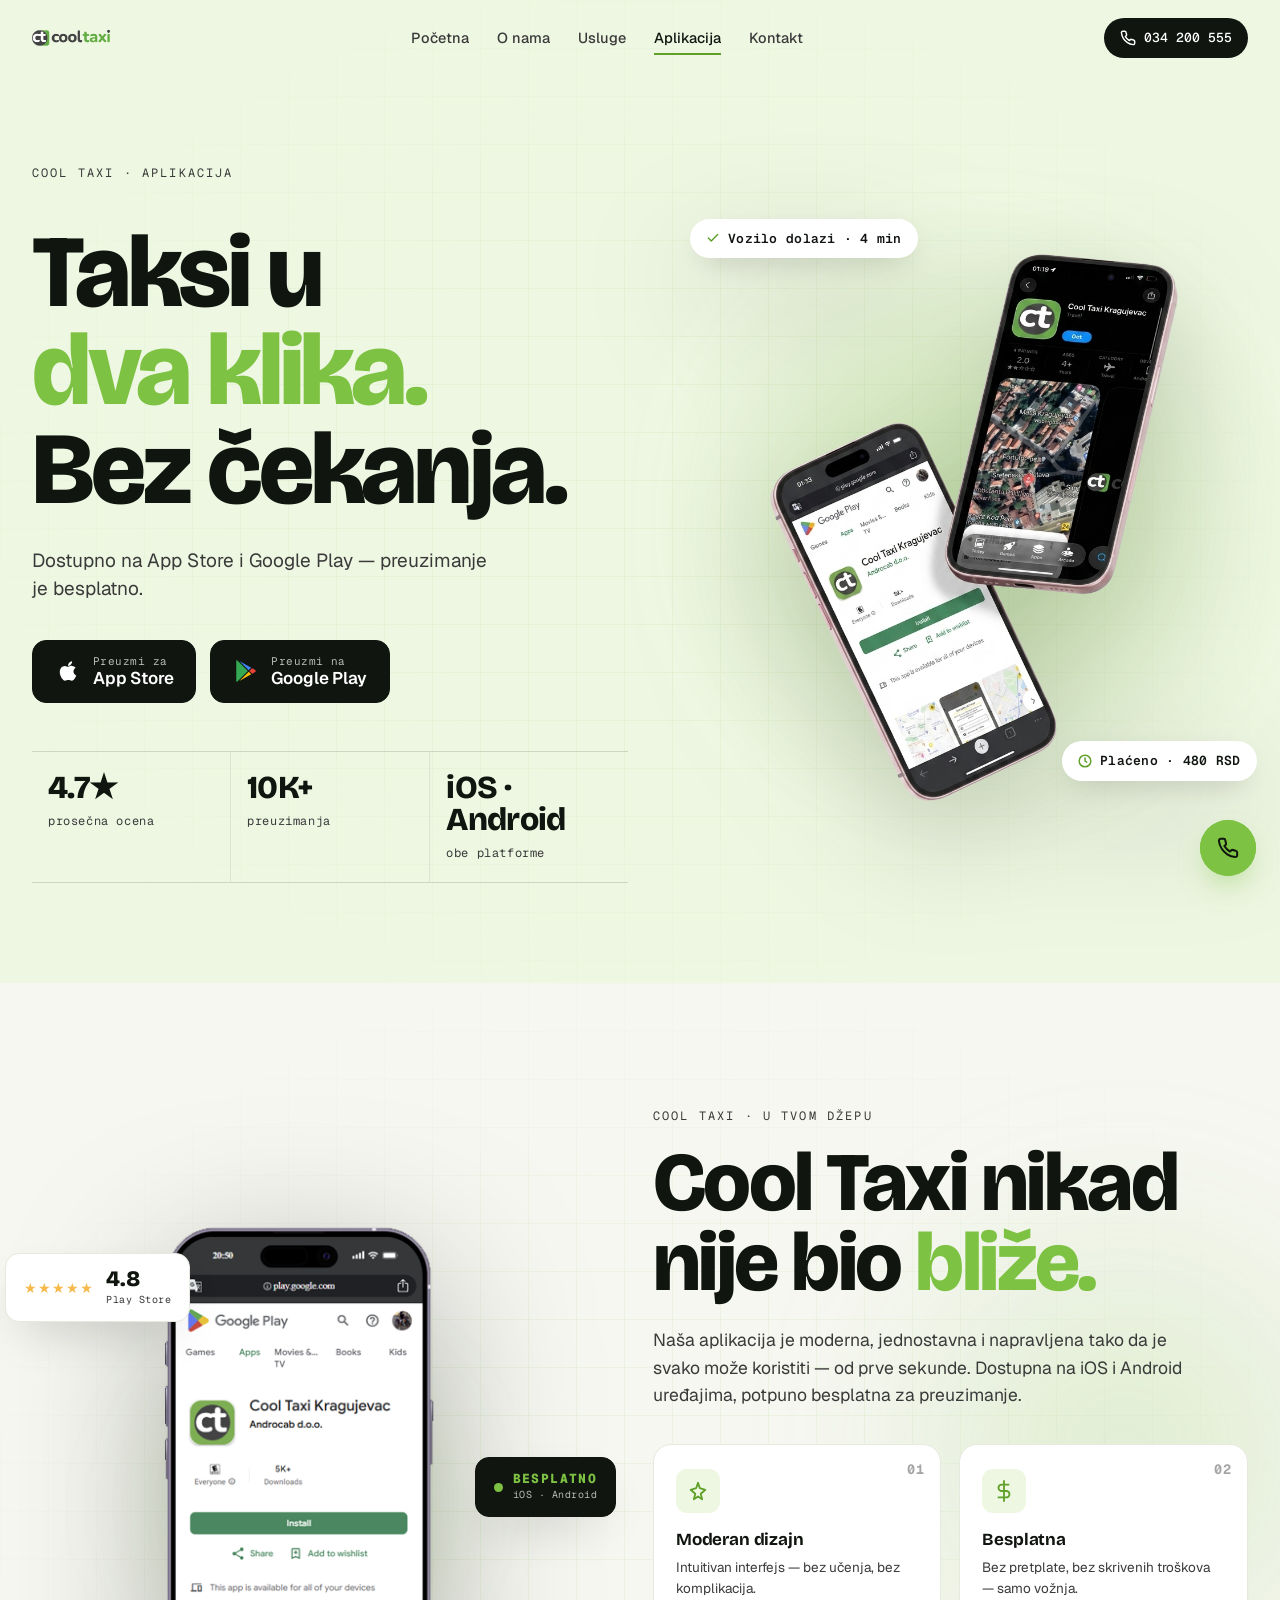
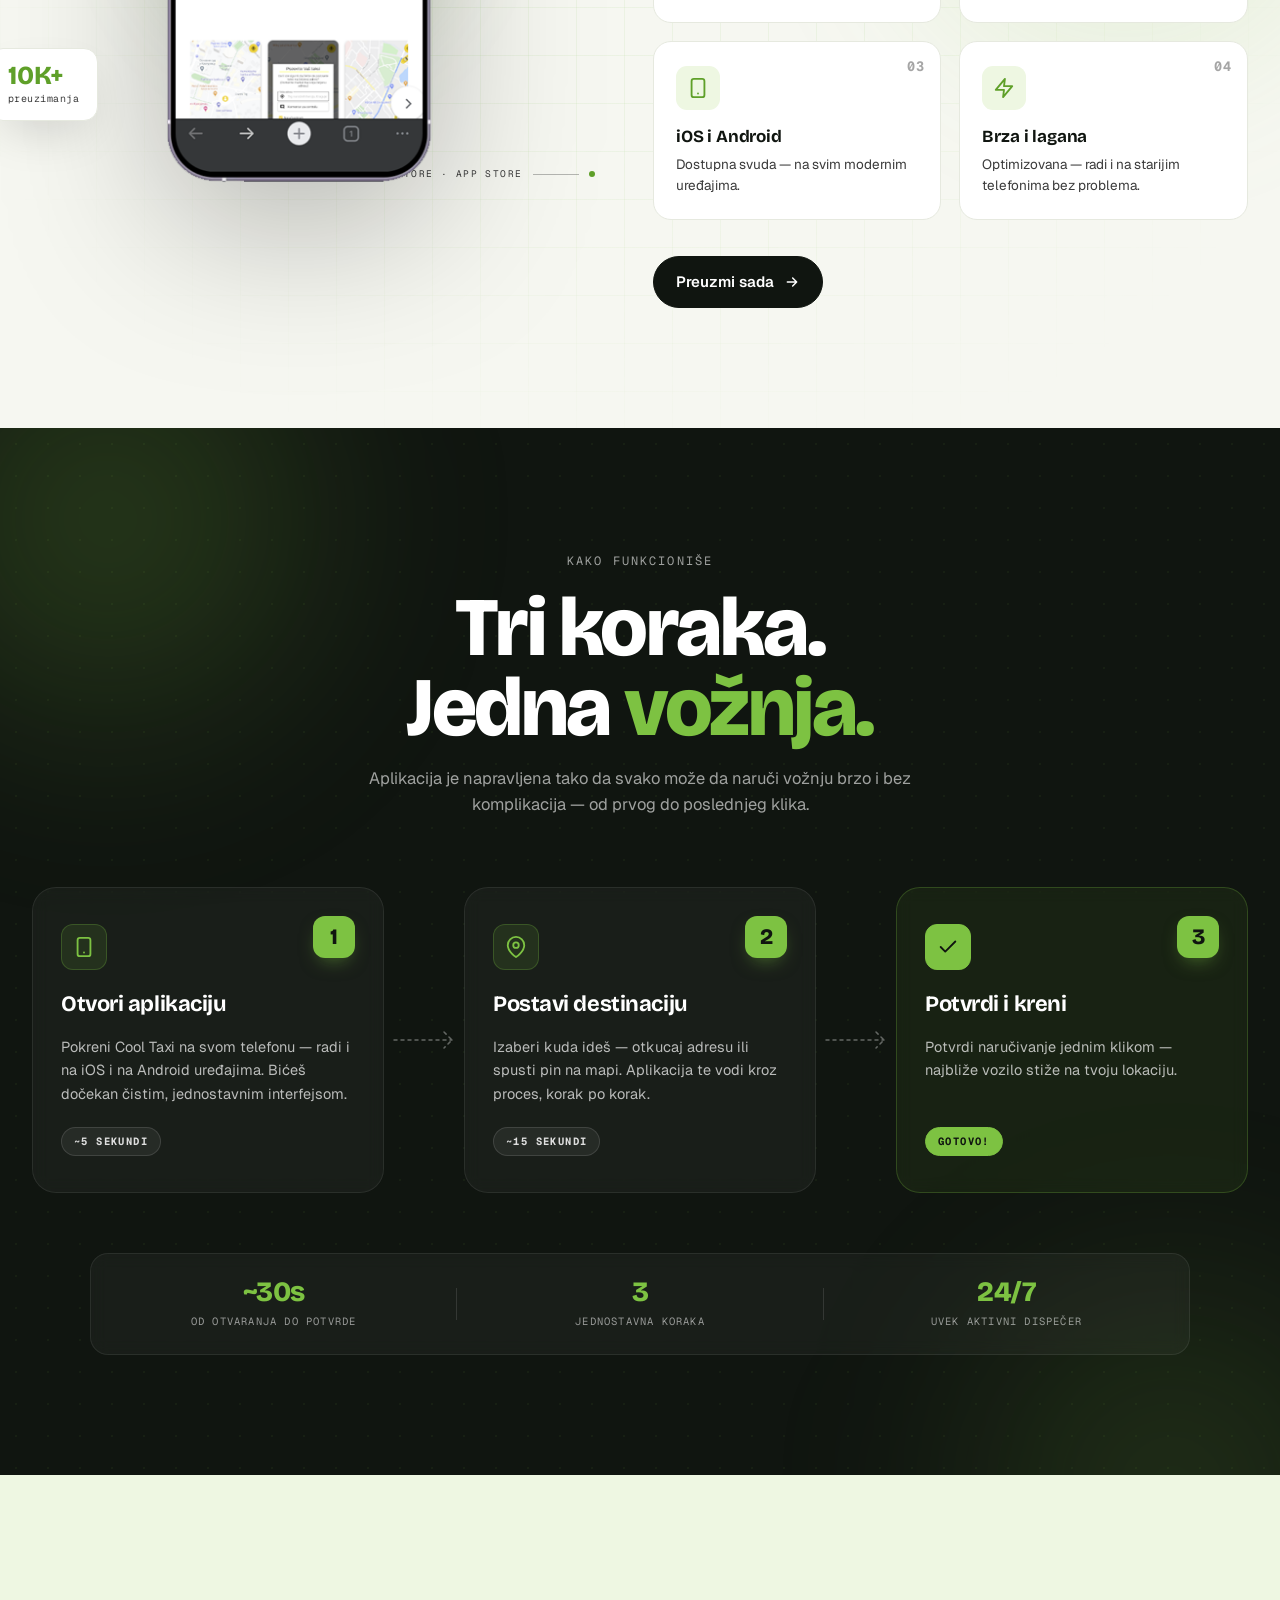
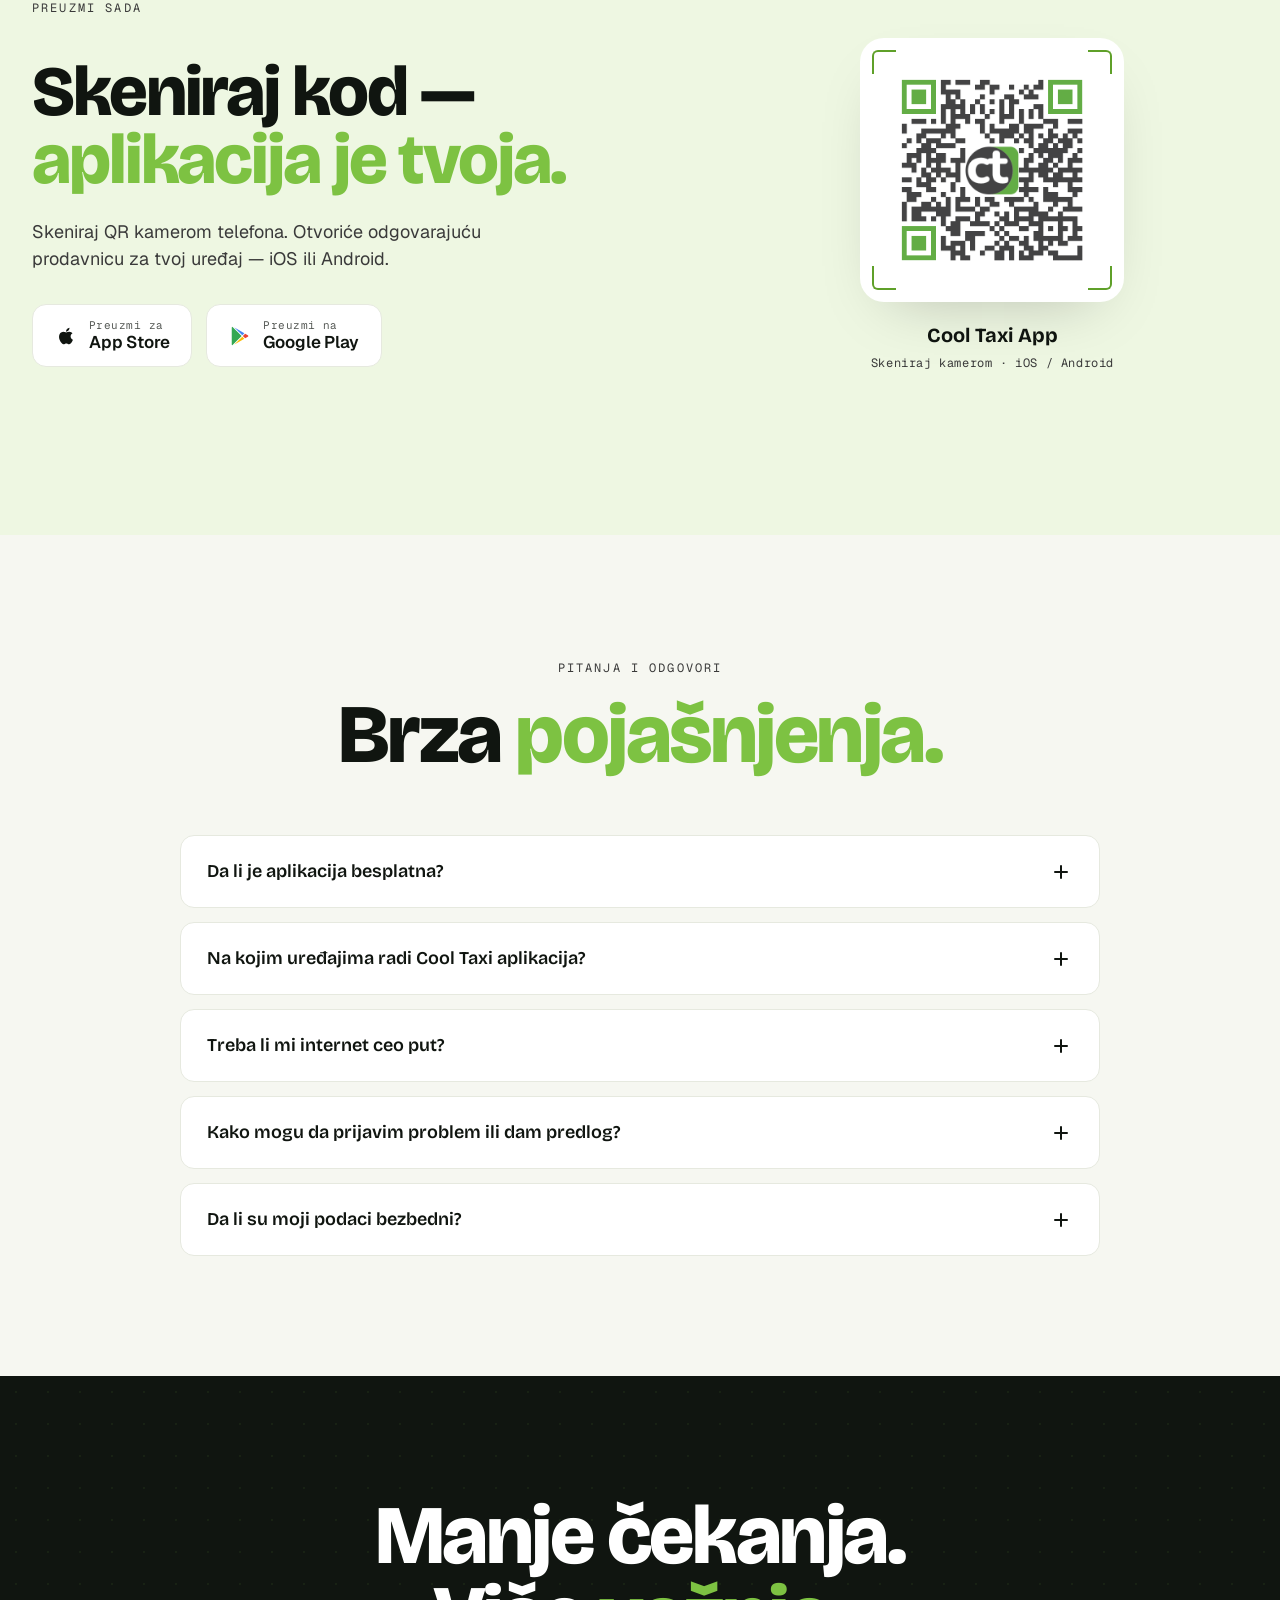
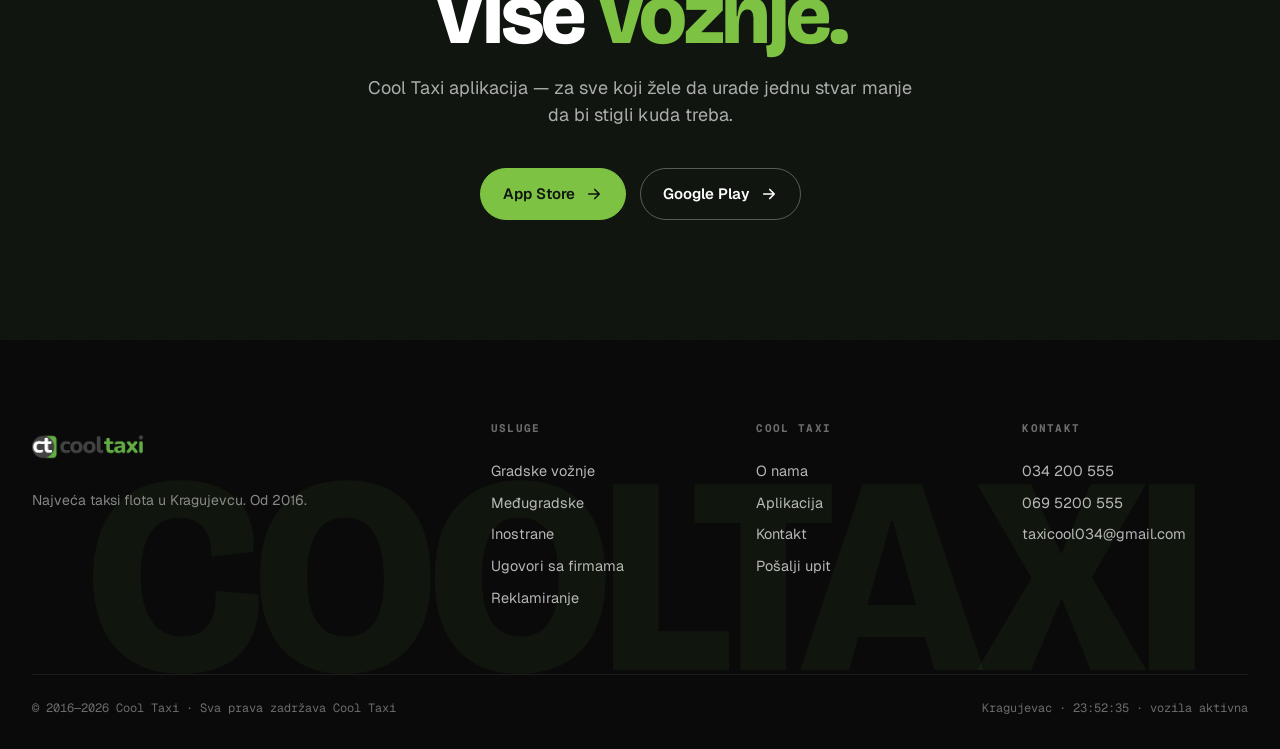
==== commit d44553c4: "Use logozatab.png as favicon across all pages Switch favicon, shortcut icon, and apple-touch-icon to" ====
--- a/aplikacija.html
+++ b/aplikacija.html
@@ -42,9 +42,9 @@
 <meta name="twitter:description" content="iOS & Android — App Store i Google Play.">
 <meta name="twitter:image" content="https://taxikragujevac.com/assets/app-mockup.png">
 
-<link rel="icon" type="image/png" href="/assets/logo.png">
-<link rel="shortcut icon" href="/assets/logo.png">
-<link rel="apple-touch-icon" href="/assets/logo.png">
+<link rel="icon" type="image/png" href="uploads/logozatab.png">
+<link rel="shortcut icon" href="uploads/logozatab.png">
+<link rel="apple-touch-icon" href="uploads/logozatab.png">
 
 <link rel="preconnect" href="https://fonts.googleapis.com">
 <link rel="preconnect" href="https://fonts.gstatic.com" crossorigin>
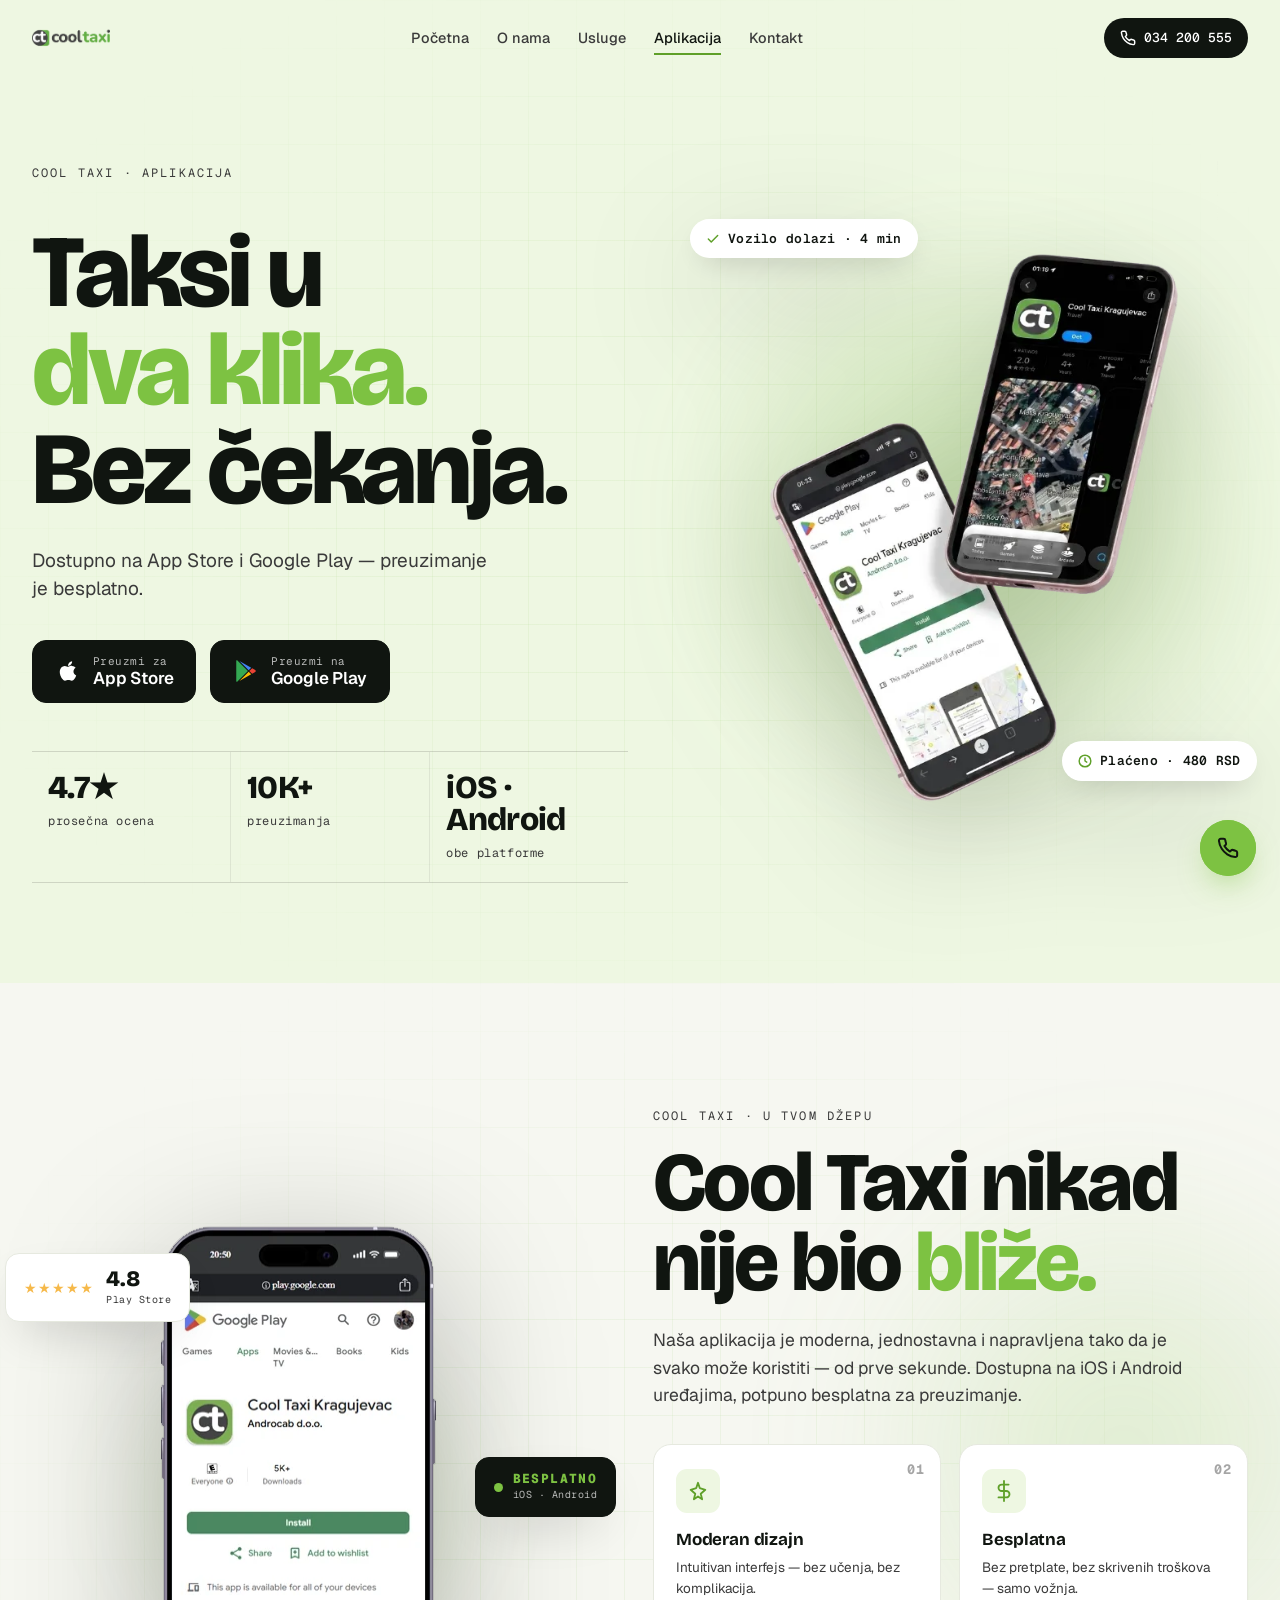
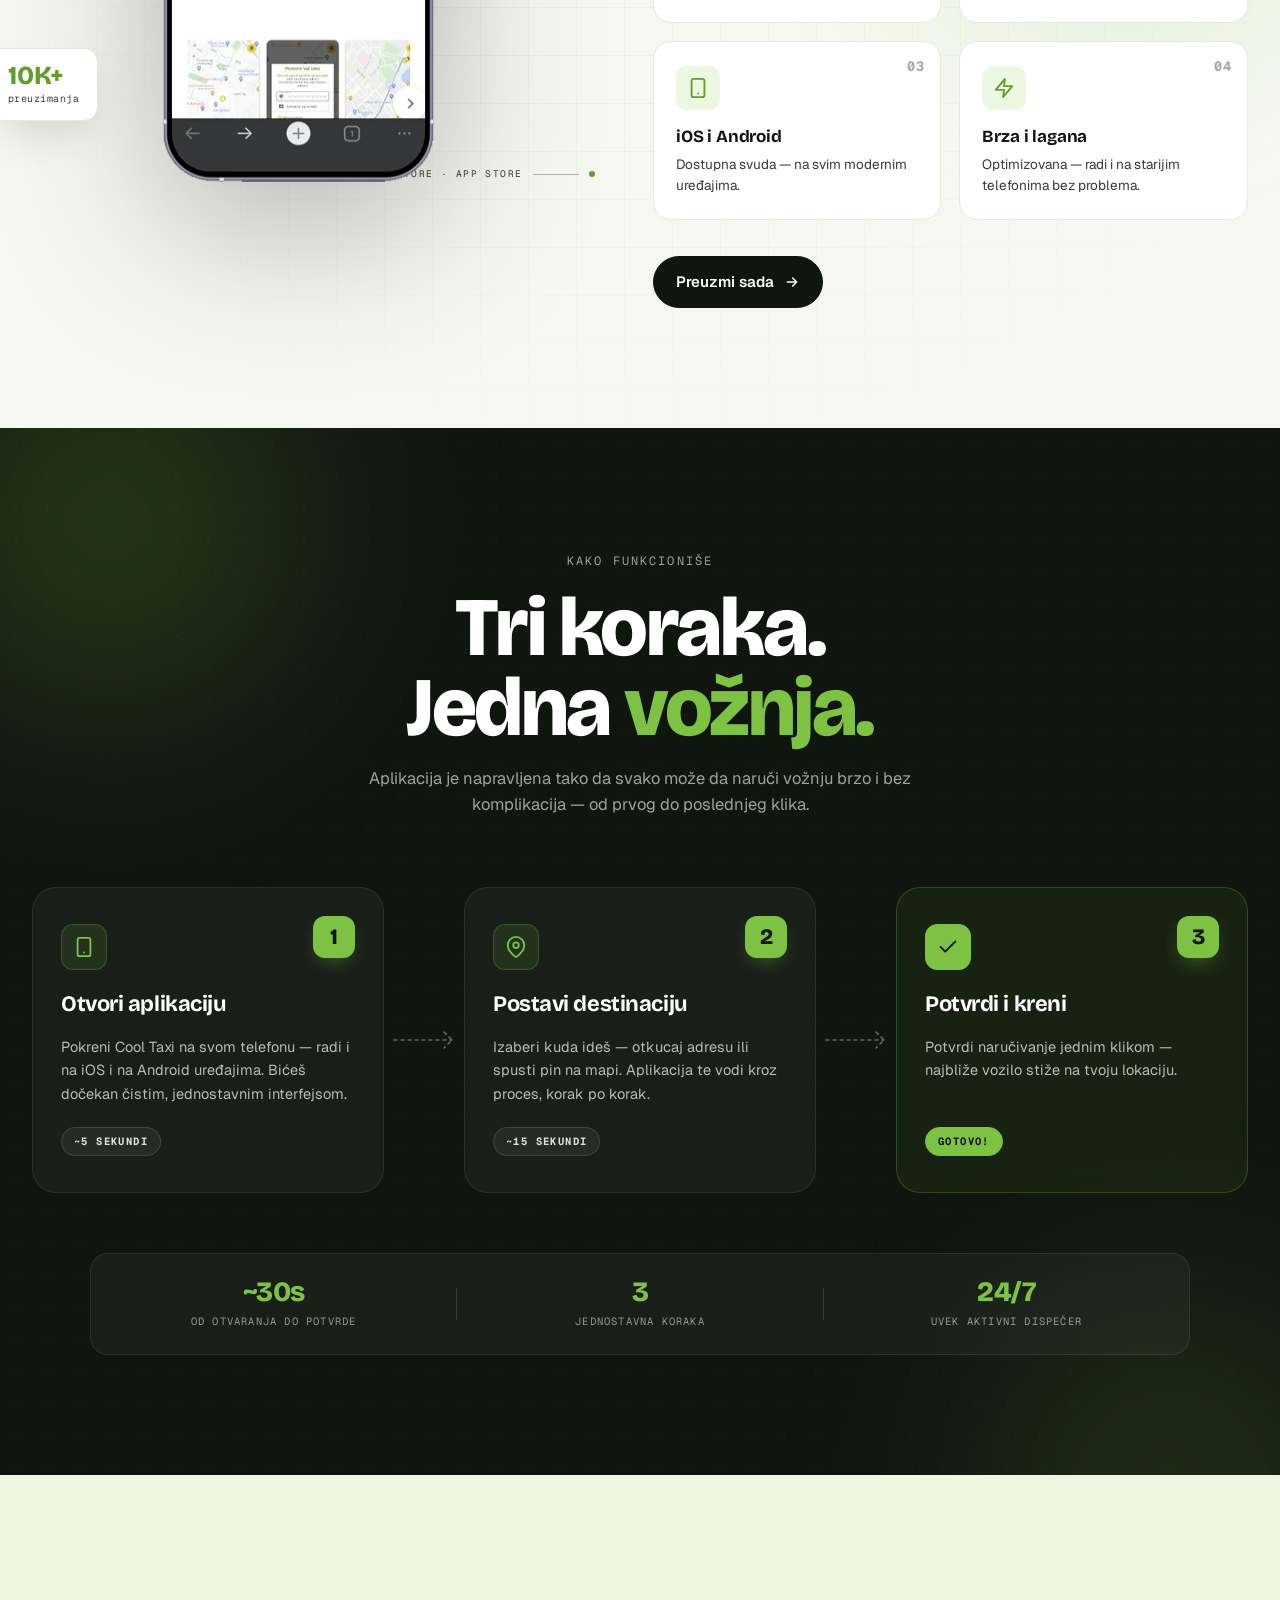
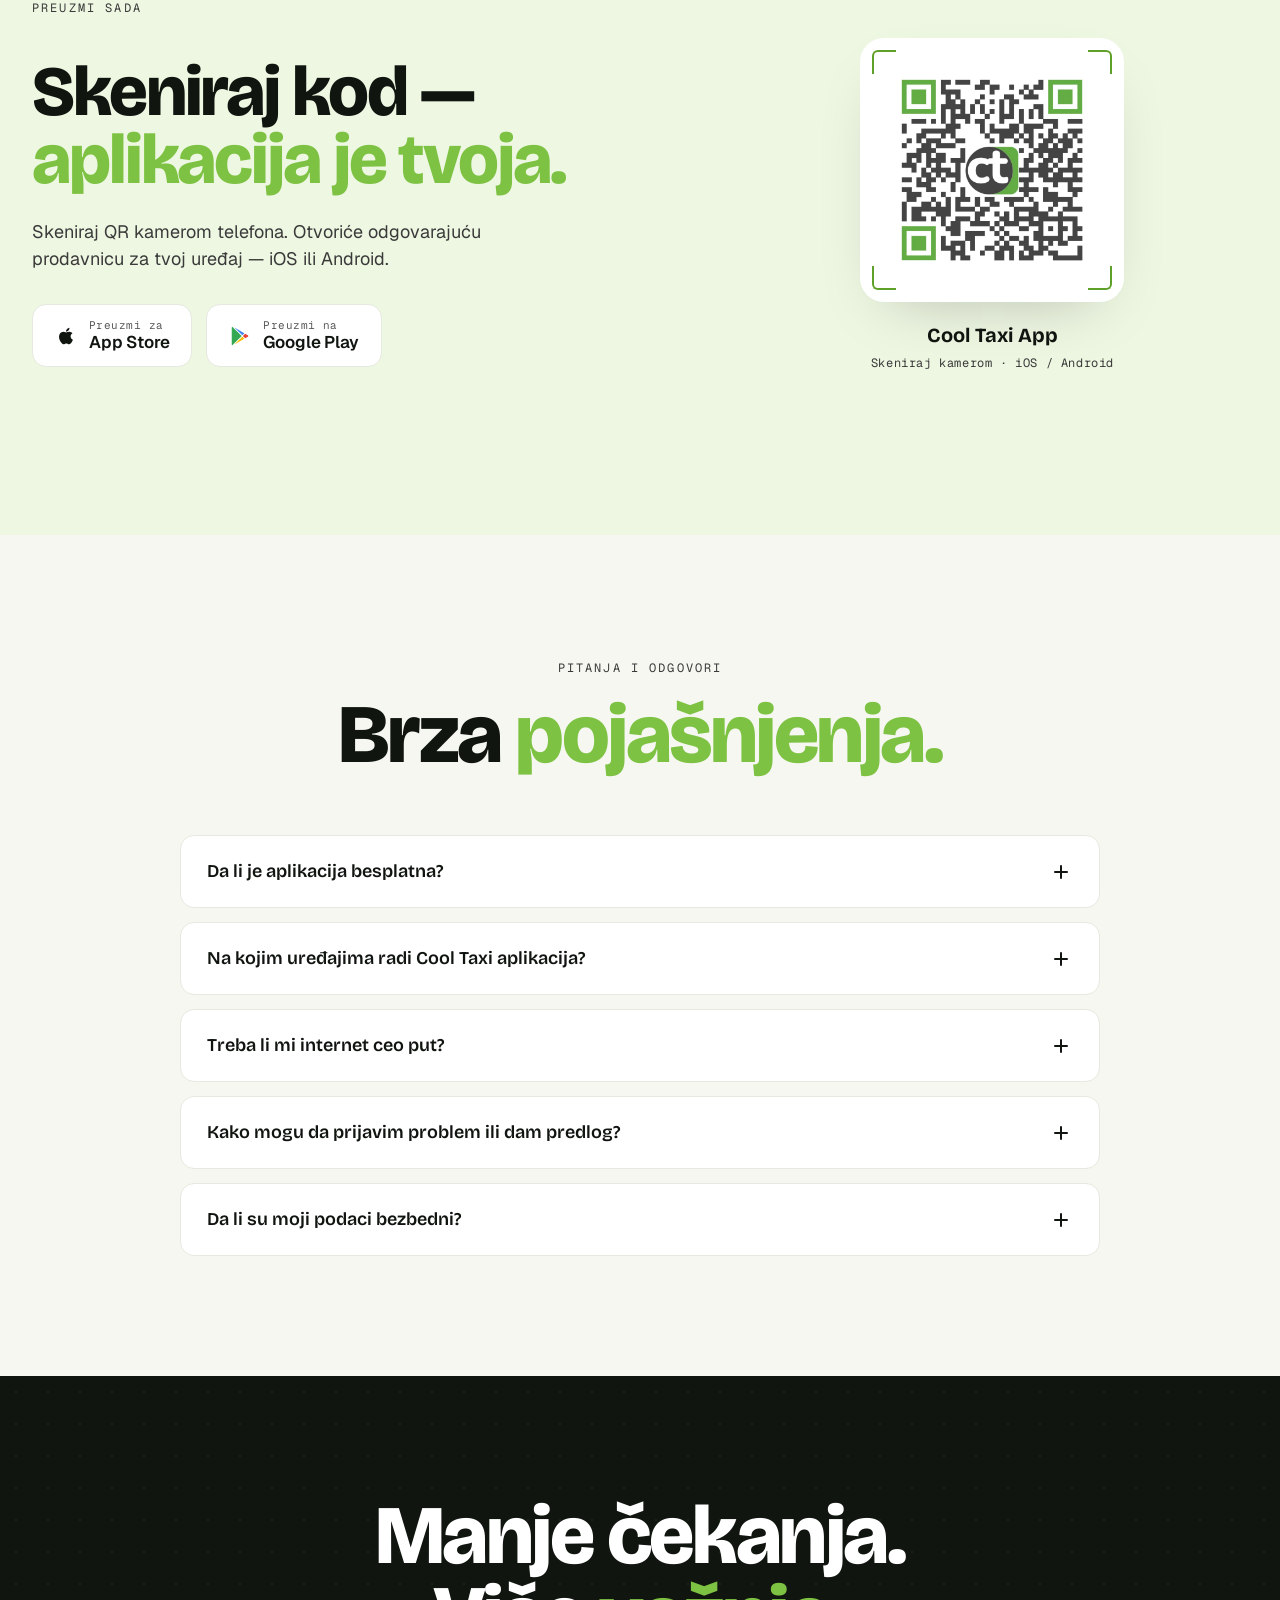
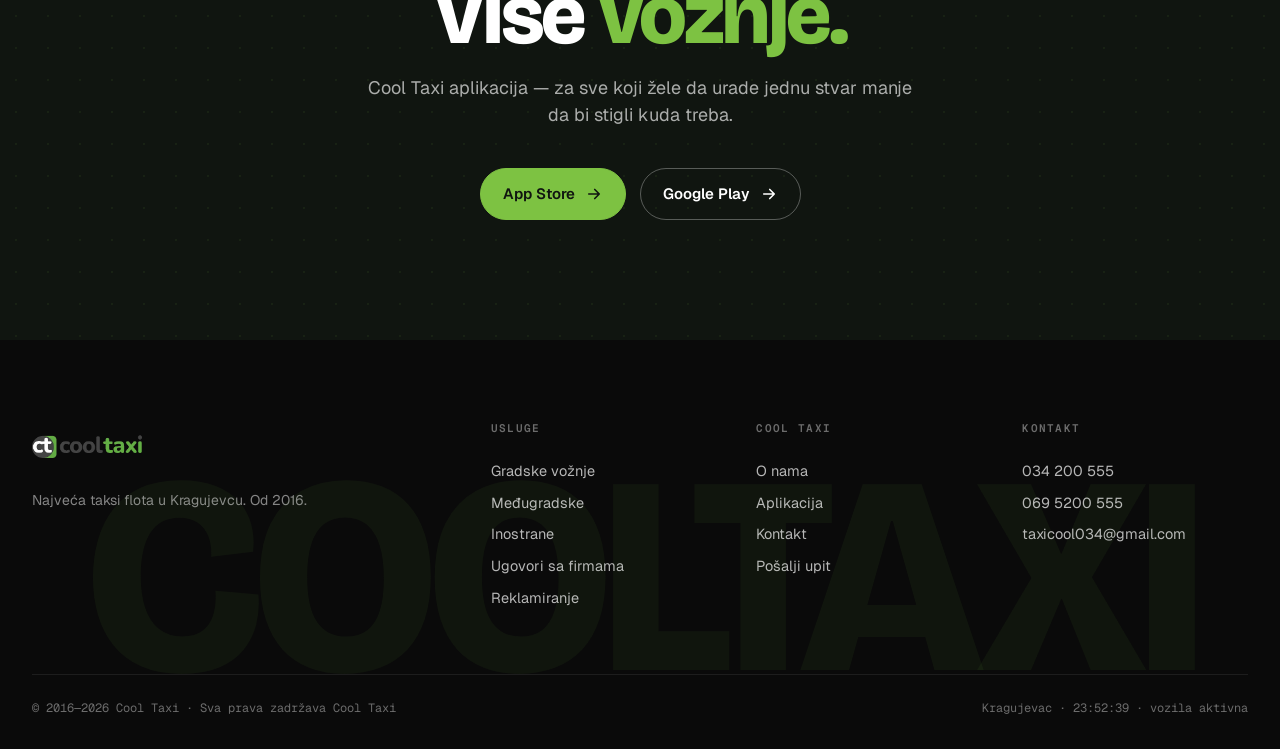
==== commit 18201219: "Optimize performance: WebP, lazy hero video, async fonts, CLS fixes - Lazy-load hero video with post" ====
--- a/aplikacija.html
+++ b/aplikacija.html
@@ -31,7 +31,7 @@
 <meta property="og:title" content="Cool Taxi aplikacija — Taxi Kragujevac u 2 klika">
 <meta property="og:description" content="iOS & Android — naruči taxi u Kragujevcu u 2 klika, plati karticom, prati vozilo uživo.">
 <meta property="og:url" content="https://taxikragujevac.com/aplikacija">
-<meta property="og:image" content="https://taxikragujevac.com/assets/app-mockup.png">
+<meta property="og:image" content="https://taxikragujevac.com/assets/app-mockup-full.webp">
 <meta property="og:image:width" content="1200">
 <meta property="og:image:height" content="630">
 <meta property="og:image:alt" content="Cool Taxi aplikacija na iOS i Android">
@@ -40,7 +40,7 @@
 <meta name="twitter:card" content="summary_large_image">
 <meta name="twitter:title" content="Cool Taxi aplikacija — Taxi Kragujevac u 2 klika">
 <meta name="twitter:description" content="iOS & Android — App Store i Google Play.">
-<meta name="twitter:image" content="https://taxikragujevac.com/assets/app-mockup.png">
+<meta name="twitter:image" content="https://taxikragujevac.com/assets/app-mockup-full.webp">
 
 <link rel="icon" type="image/png" href="uploads/logozatab.png">
 <link rel="shortcut icon" href="uploads/logozatab.png">
@@ -48,7 +48,9 @@
 
 <link rel="preconnect" href="https://fonts.googleapis.com">
 <link rel="preconnect" href="https://fonts.gstatic.com" crossorigin>
-<link href="https://fonts.googleapis.com/css2?family=Bricolage+Grotesque:wght@400;500;600;700;800&family=Geist+Mono:wght@400;500&family=Geist:wght@400;500;600;700&display=swap" rel="stylesheet">
+<link rel="preload" as="image" href="assets/app-mockup.webp" type="image/webp" fetchpriority="high">
+<link rel="preload" href="https://fonts.googleapis.com/css2?family=Bricolage+Grotesque:wght@400;500;600;700;800&family=Geist+Mono:wght@400;500&family=Geist:wght@400;500;600;700&display=swap" as="style" onload="this.onload=null;this.rel='stylesheet'">
+<noscript><link href="https://fonts.googleapis.com/css2?family=Bricolage+Grotesque:wght@400;500;600;700;800&family=Geist+Mono:wght@400;500&family=Geist:wght@400;500;600;700&display=swap" rel="stylesheet"></noscript>
 <link rel="stylesheet" href="styles.css">
 
 <script type="application/ld+json">
@@ -71,7 +73,7 @@
       "applicationCategory": "TravelApplication",
       "downloadUrl": "https://apps.apple.com/us/app/cool-taxi-kragujevac/id6447067516",
       "installUrl": "https://apps.apple.com/us/app/cool-taxi-kragujevac/id6447067516",
-      "image": "https://taxikragujevac.com/assets/app-mockup.png",
+      "image": "https://taxikragujevac.com/assets/app-mockup-full.webp",
       "offers": {"@type": "Offer", "price": "0", "priceCurrency": "RSD"},
       "aggregateRating": {"@type": "AggregateRating", "ratingValue": "4.7", "ratingCount": "1200", "bestRating": "5"},
       "author": {"@id": "https://taxikragujevac.com/#organization"},
@@ -84,7 +86,7 @@
       "applicationCategory": "TravelApplication",
       "downloadUrl": "https://play.google.com/store/apps/details?id=com.androcab.pub.coolkg",
       "installUrl": "https://play.google.com/store/apps/details?id=com.androcab.pub.coolkg",
-      "image": "https://taxikragujevac.com/assets/app-mockup.png",
+      "image": "https://taxikragujevac.com/assets/app-mockup-full.webp",
       "offers": {"@type": "Offer", "price": "0", "priceCurrency": "RSD"},
       "aggregateRating": {"@type": "AggregateRating", "ratingValue": "4.8", "ratingCount": "2500", "bestRating": "5"},
       "author": {"@id": "https://taxikragujevac.com/#organization"},
@@ -178,7 +180,7 @@
 
     <div class="app-hero-visual">
       <div class="phone-stage">
-        <img src="assets/app-mockup.png" alt="Cool Taxi aplikacija na iPhone telefonima — App Store i Google Play prikaz">
+        <img src="assets/app-mockup.webp" alt="Cool Taxi aplikacija na iPhone telefonima — App Store i Google Play prikaz" width="589" height="884" fetchpriority="high" decoding="async">
         <div class="phone-glow"></div>
         <div class="phone-badge phone-badge-1">
           <svg viewBox="0 0 24 24" width="14" height="14" fill="none" stroke="currentColor" stroke-width="2.5" stroke-linecap="round" stroke-linejoin="round"><path d="M20 6 9 17l-5-5"/></svg>
@@ -203,7 +205,7 @@
     <!-- LEVO: telefon + plutajuće kartice -->
     <div class="aps-visual">
       <div class="aps-glow"></div>
-      <img src="uploads/telefon.png" alt="Cool Taxi aplikacija" class="aps-phone">
+      <img src="uploads/telefon.webp" alt="Cool Taxi aplikacija" class="aps-phone" width="370" height="616" loading="lazy" decoding="async">
 
       <!-- Rating card -->
       <div class="aps-float aps-float-rating">
@@ -317,7 +319,7 @@
         </svg>
       </div>
       <span class="how-num">1</span>
-      <h4>Otvori aplikaciju</h4>
+      <h3>Otvori aplikaciju</h3>
       <p>Pokreni Cool Taxi na svom telefonu — radi i na iOS i na Android uređajima. Bićeš dočekan čistim, jednostavnim interfejsom.</p>
       <span class="how-step-tag">~5 SEKUNDI</span>
     </div>
@@ -334,7 +336,7 @@
         </svg>
       </div>
       <span class="how-num">2</span>
-      <h4>Postavi destinaciju</h4>
+      <h3>Postavi destinaciju</h3>
       <p>Izaberi kuda ideš — otkucaj adresu ili spusti pin na mapi. Aplikacija te vodi kroz proces, korak po korak.</p>
       <span class="how-step-tag">~15 SEKUNDI</span>
     </div>
@@ -350,7 +352,7 @@
         </svg>
       </div>
       <span class="how-num">3</span>
-      <h4>Potvrdi i kreni</h4>
+      <h3>Potvrdi i kreni</h3>
       <p>Potvrdi naručivanje jednim klikom — najbliže vozilo stiže na tvoju lokaciju.</p>
       <span class="how-step-tag how-step-tag-final">GOTOVO!</span>
     </div>
@@ -393,7 +395,7 @@
     </div>
     <div class="download-qr">
       <div class="qr-frame">
-        <img src="assets/qr-cooltaxi.png" alt="QR kod za preuzimanje aplikacije">
+        <img src="assets/qr-cooltaxi.webp" alt="QR kod za preuzimanje aplikacije" width="688" height="688" loading="lazy" decoding="async">
         <div class="qr-corners">
           <span></span><span></span><span></span><span></span>
         </div>
--- a/styles.css
+++ b/styles.css
@@ -315,13 +315,17 @@
   overflow:hidden;
   background:#0a0a08;
 }
-.hero-video-bg video{
+.hero-video-bg video,
+.hero-video-poster{
   position:absolute;inset:0;
   width:100%;height:100%;
   object-fit:cover;
   filter:saturate(1.05) contrast(1.05);
   transform:scale(1.02);
 }
+.hero-video-poster{z-index:0}
+.hero-video-bg video{z-index:1;opacity:0;transition:opacity .4s ease}
+.hero-video-bg video.is-ready{opacity:1}
 .hero-video-overlay{
   position:absolute;inset:0;
   background:
@@ -1045,6 +1049,7 @@
   outline:none;border-color:var(--green);background:rgba(255,255,255,.1);
 }
 .request-form select{appearance:none;background-image:url("data:image/svg+xml;utf8,<svg xmlns='http://www.w3.org/2000/svg' viewBox='0 0 12 8'><path fill='%237DC242' d='M6 8 0 0h12z'/></svg>");background-repeat:no-repeat;background-position:right 14px center;background-size:10px}
+.request-form option{background:#161616;color:#fff}
 .form-foot{align-items:center}
 .check{flex-direction:row !important;align-items:center;gap:8px !important;font-size:12.5px !important;color:rgba(255,255,255,.6) !important}
 .check input{width:auto;padding:0}
@@ -1294,7 +1299,7 @@
   font-family:"Geist Mono",monospace;font-size:12px;color:var(--ink-3);
   margin-bottom:14px;
 }
-.qr-card img{width:100%;display:block;border-radius:6px}
+.qr-card img{width:100%;height:auto;display:block;border-radius:6px;aspect-ratio:1/1}
 .qr-card-foot{
   display:flex;justify-content:space-between;
   margin-top:14px;font-size:11px;color:var(--ink-3);
@@ -1388,7 +1393,7 @@
   color:var(--ink-3);letter-spacing:.06em;
   margin-bottom:10px;text-transform:uppercase;font-weight:700;
 }
-.app-float-qr img{width:100%;display:block;border-radius:6px}
+.app-float-qr img{width:100%;height:auto;display:block;border-radius:6px;aspect-ratio:1/1}
 .aqr-foot{
   margin-top:8px;
   font-family:"Geist Mono",monospace;font-size:10px;
@@ -1493,13 +1498,13 @@
   .arate-num{font-size:22px;line-height:1;margin:2px 0}
   .arate-meta{font-size:8.5px;letter-spacing:.4px}
 
-  /* Notif — centriran na dnu, ispod telefona */
+  /* Notif — levo ispod telefona, ne preliva viewport */
   .app-float-notif{
-    width:auto;max-width:90%;
+    width:auto;max-width:94%;
     padding:11px 14px;
-    right:auto;left:50%;top:auto;
-    bottom:3%;transform:translateX(-50%);
-    white-space:nowrap;
+    right:auto;left:3%;top:auto;
+    bottom:3%;transform:none;
+    white-space:normal;
   }
   .app-float-notif .anotif-text strong{font-size:13px}
   .app-float-notif .anotif-text span{font-size:10.5px}
@@ -1577,12 +1582,13 @@
 .foot-brand p{color:rgba(255,255,255,.5);font-size:14px;margin-top:16px}
 .foot-brand .brand-mark{margin-bottom:16px}
 .foot-cols{display:grid;grid-template-columns:repeat(3,1fr);gap:40px}
-.foot-cols h6{
-  font-family:"Geist Mono",monospace;
-  font-size:11px;letter-spacing:.12em;
+.foot-cols h6,
+.foot-cols .foot-col-h{
+  font-family:"Geist Mono",monospace;
+  font-size:11px;font-weight:600;letter-spacing:.12em;
   color:rgba(255,255,255,.4);
   text-transform:uppercase;
-  margin-bottom:18px;
+  margin:0 0 18px;
 }
 .foot-cols a{
   display:block;color:rgba(255,255,255,.7);
@@ -3400,11 +3406,13 @@
   position:absolute;top:28px;right:28px;
   box-shadow:0 8px 20px -8px rgba(125,194,66,.6);
 }
+.how-step h3,
 .how-step h4{
   font-family:"Bricolage Grotesque",sans-serif;
   font-size:22px;font-weight:700;letter-spacing:-.02em;
   color:#fff;
   padding-right:48px;
+  margin:0;
 }
 .how-step p{
   font-size:14.5px;color:rgba(255,255,255,.7);line-height:1.6;
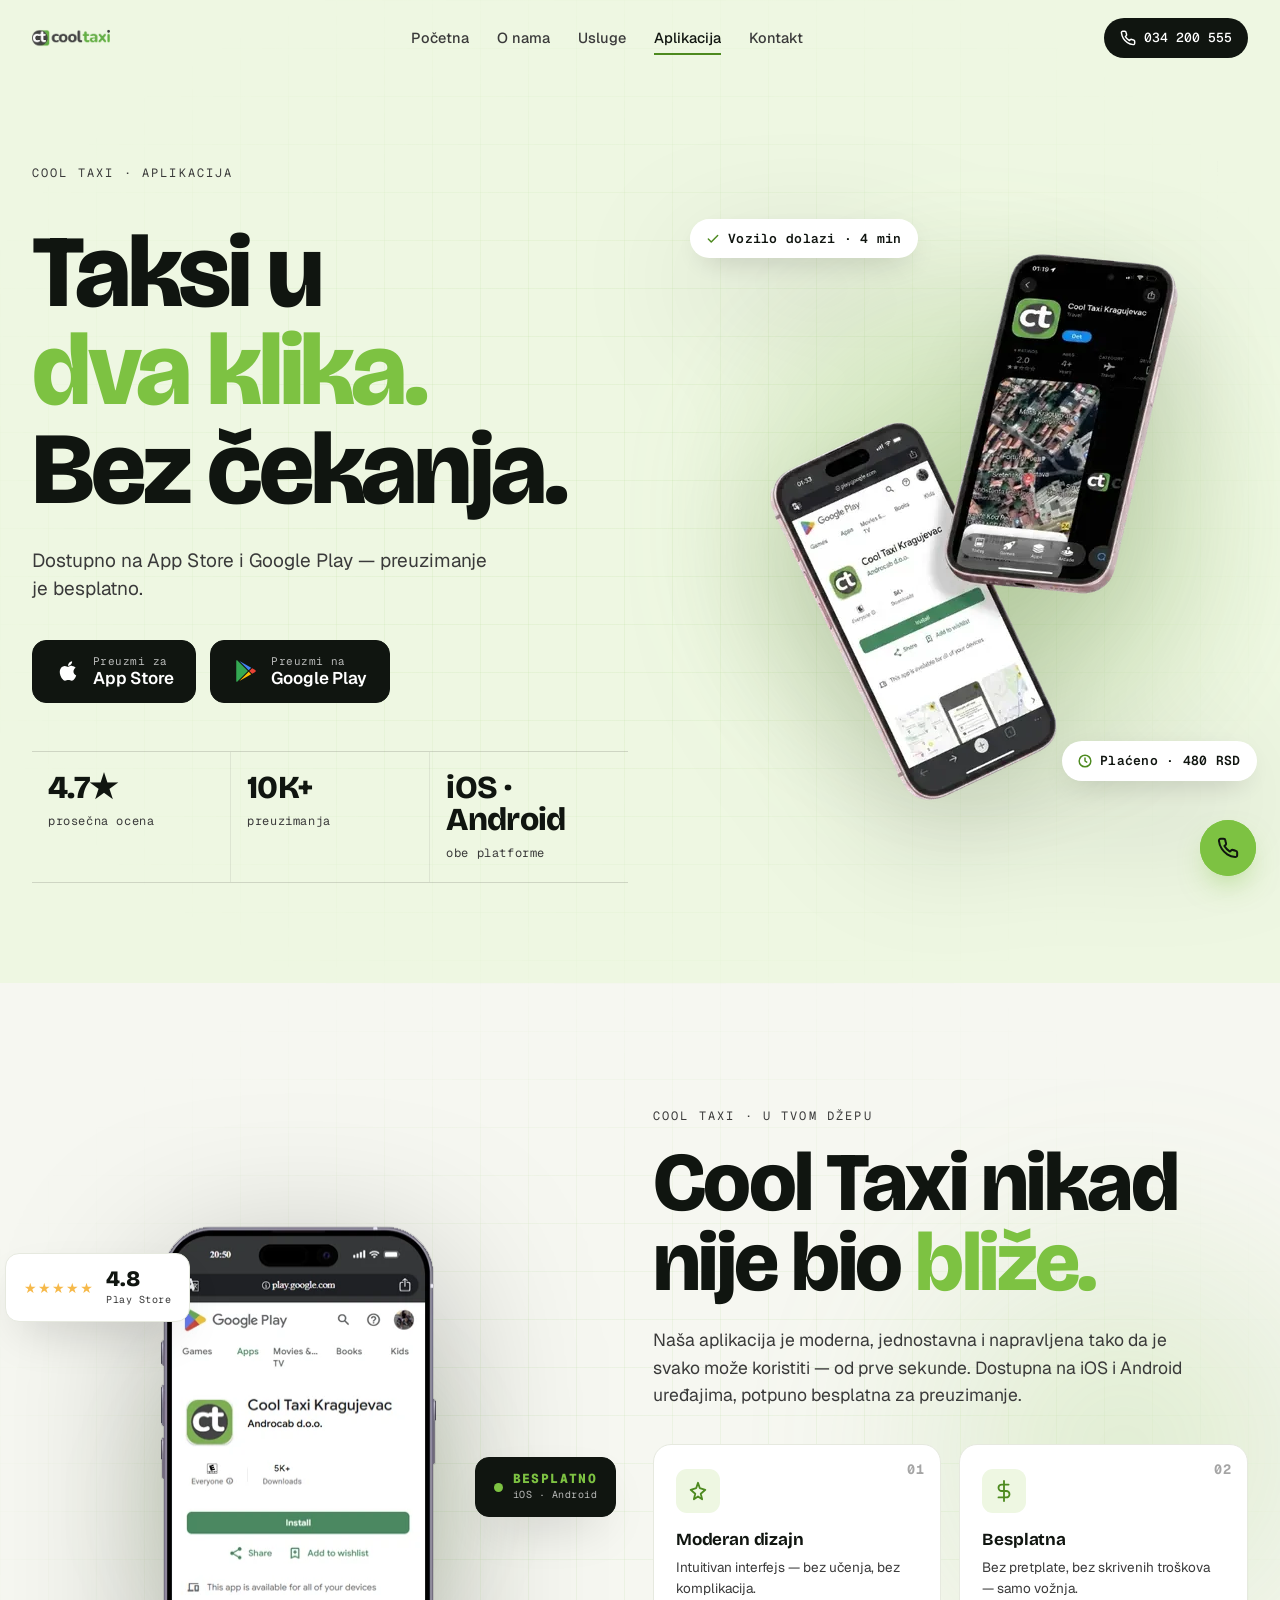
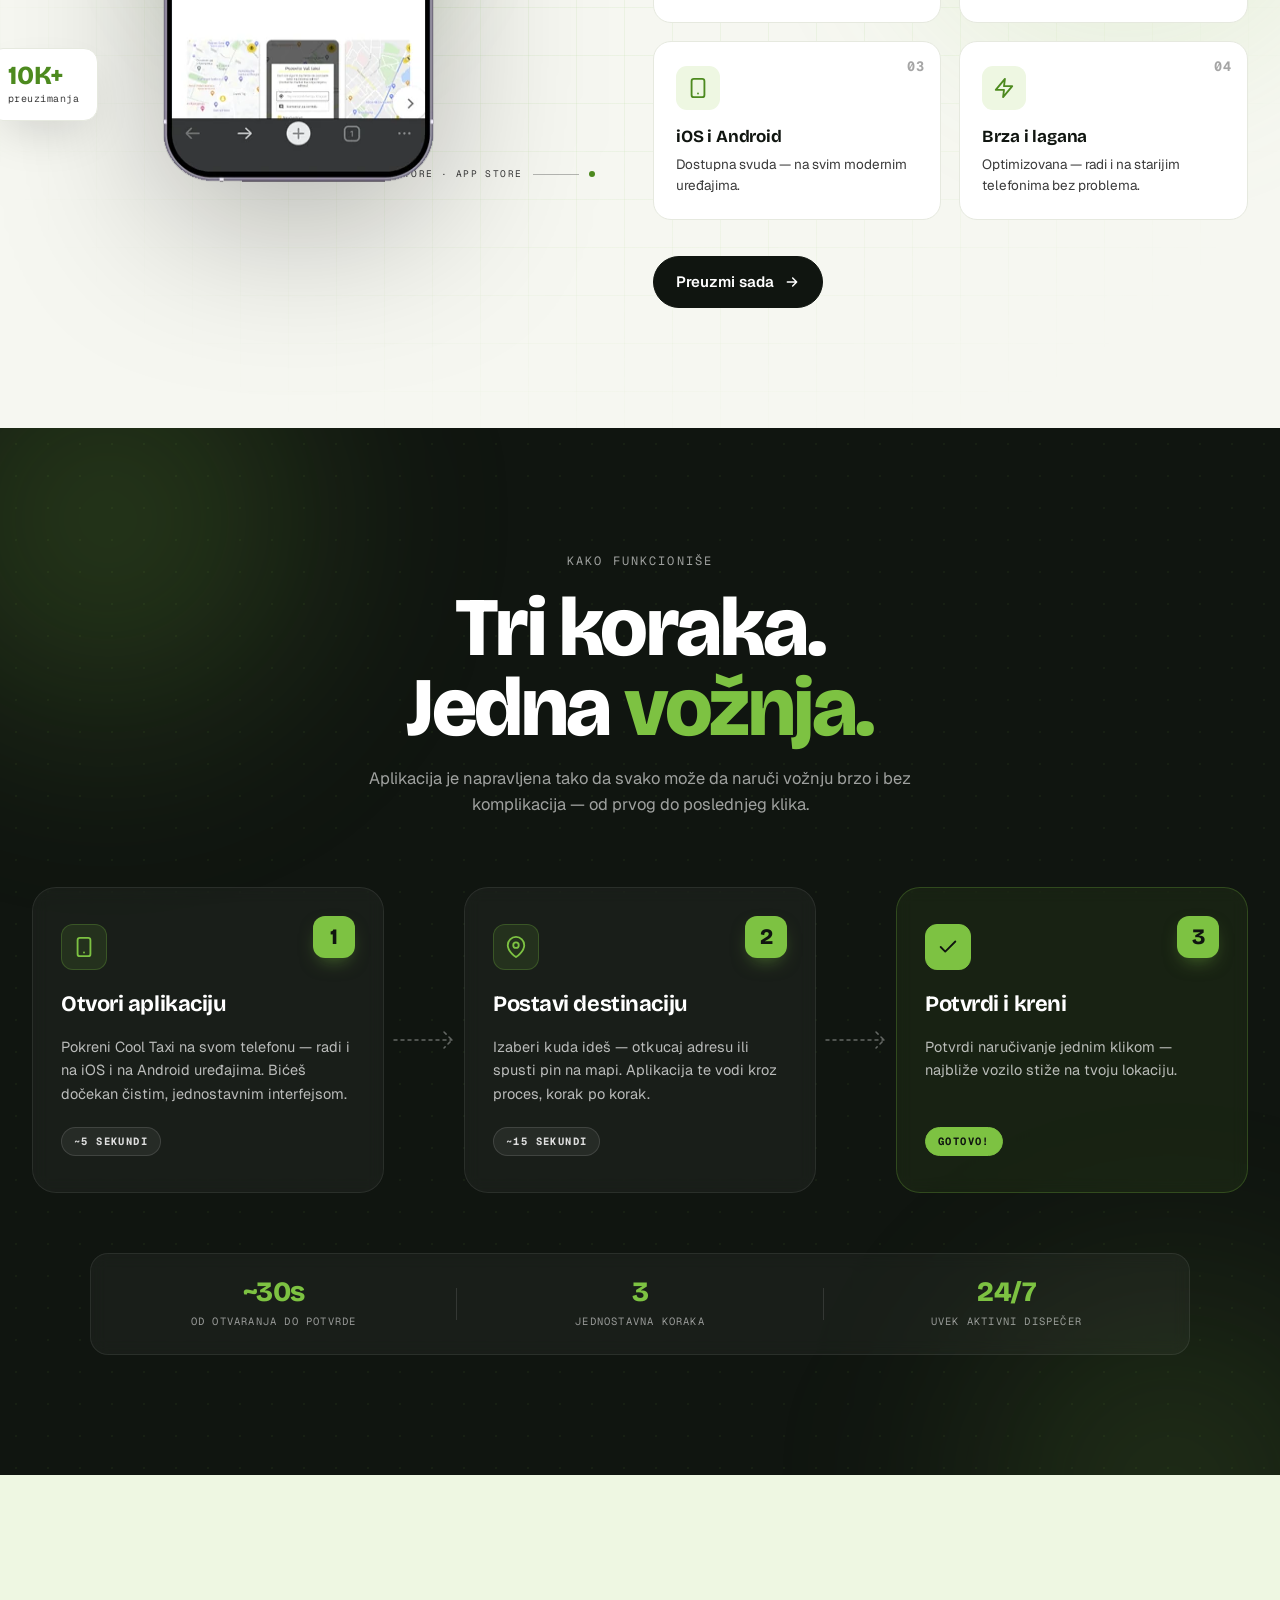
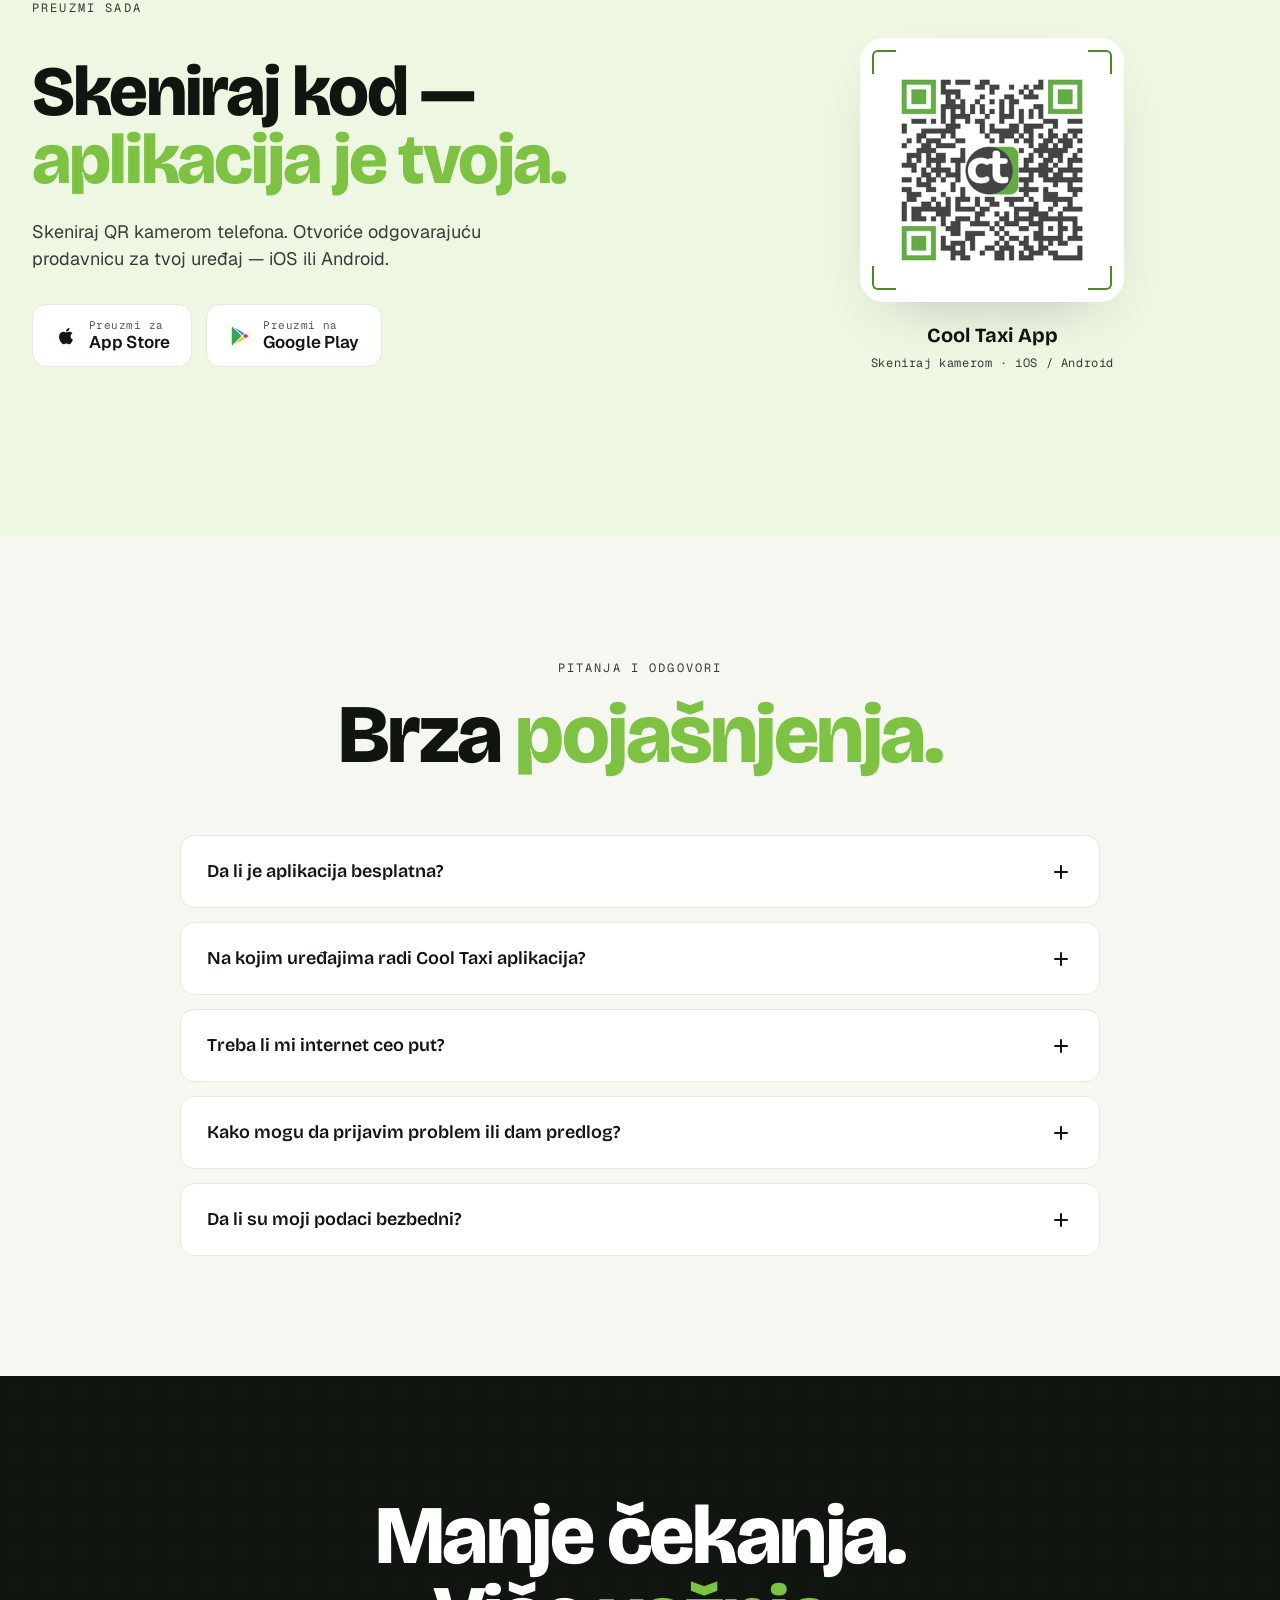
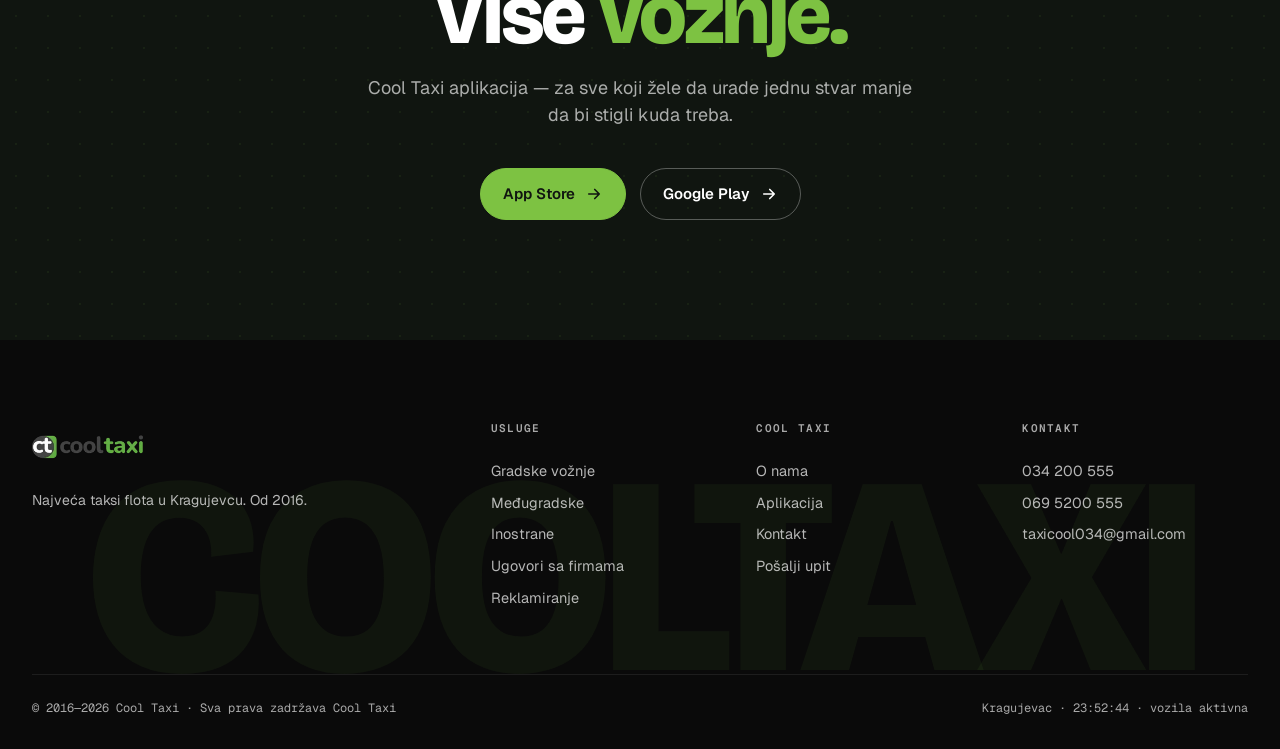
==== commit fb5e4e86: "Eliminate scroll-triggered forced reflow, defer script.js - Replace scroll handler with Intersection" ====
--- a/aplikacija.html
+++ b/aplikacija.html
@@ -469,6 +469,6 @@
 </section>
 
 <div id="site-foot"></div>
-<script src="script.js"></script>
+<script src="script.js" defer></script>
 </body>
 </html>
--- a/styles.css
+++ b/styles.css
@@ -1,7 +1,7 @@
 /* ───── tokens ───── */
 :root{
   --green:#7DC242;
-  --green-deep:#5fa029;
+  --green-deep:#4d8a1f;
   --green-soft:#eef7e2;
   --green-pale:#f7fbf0;
   --ink:#101510;
@@ -1299,7 +1299,7 @@
   font-family:"Geist Mono",monospace;font-size:12px;color:var(--ink-3);
   margin-bottom:14px;
 }
-.qr-card img{width:100%;height:auto;display:block;border-radius:6px;aspect-ratio:1/1}
+.qr-card img{width:100%!important;height:auto!important;display:block;border-radius:6px;aspect-ratio:1/1;object-fit:contain}
 .qr-card-foot{
   display:flex;justify-content:space-between;
   margin-top:14px;font-size:11px;color:var(--ink-3);
@@ -1393,7 +1393,7 @@
   color:var(--ink-3);letter-spacing:.06em;
   margin-bottom:10px;text-transform:uppercase;font-weight:700;
 }
-.app-float-qr img{width:100%;height:auto;display:block;border-radius:6px;aspect-ratio:1/1}
+.app-float-qr img{width:100%!important;height:auto!important;display:block;border-radius:6px;aspect-ratio:1/1;object-fit:contain}
 .aqr-foot{
   margin-top:8px;
   font-family:"Geist Mono",monospace;font-size:10px;
@@ -1579,14 +1579,14 @@
   display:grid;grid-template-columns:1fr 2fr;gap:80px;
   position:relative;z-index:2;
 }
-.foot-brand p{color:rgba(255,255,255,.5);font-size:14px;margin-top:16px}
+.foot-brand p{color:rgba(255,255,255,.7);font-size:14px;margin-top:16px}
 .foot-brand .brand-mark{margin-bottom:16px}
 .foot-cols{display:grid;grid-template-columns:repeat(3,1fr);gap:40px}
 .foot-cols h6,
 .foot-cols .foot-col-h{
   font-family:"Geist Mono",monospace;
   font-size:11px;font-weight:600;letter-spacing:.12em;
-  color:rgba(255,255,255,.4);
+  color:rgba(255,255,255,.65);
   text-transform:uppercase;
   margin:0 0 18px;
 }
@@ -1600,7 +1600,7 @@
   max-width:1280px;margin:0 auto;
   display:flex;justify-content:space-between;
   padding-top:24px;border-top:1px solid rgba(255,255,255,.08);
-  font-family:"Geist Mono",monospace;font-size:12px;color:rgba(255,255,255,.4);
+  font-family:"Geist Mono",monospace;font-size:12px;color:rgba(255,255,255,.65);
   position:relative;z-index:2;
 }
 .foot-watermark{
@@ -3947,7 +3947,7 @@
 @media (max-width:720px){
   .app-showcase{padding:80px 18px}
   .aps-visual{min-height:460px}
-  .aps-phone{max-height:480px}
+  .aps-phone{max-width:240px;max-height:400px}
   .aps-float-rating{left:0}
   .aps-float-free{right:0}
   .aps-float-stat{left:0}
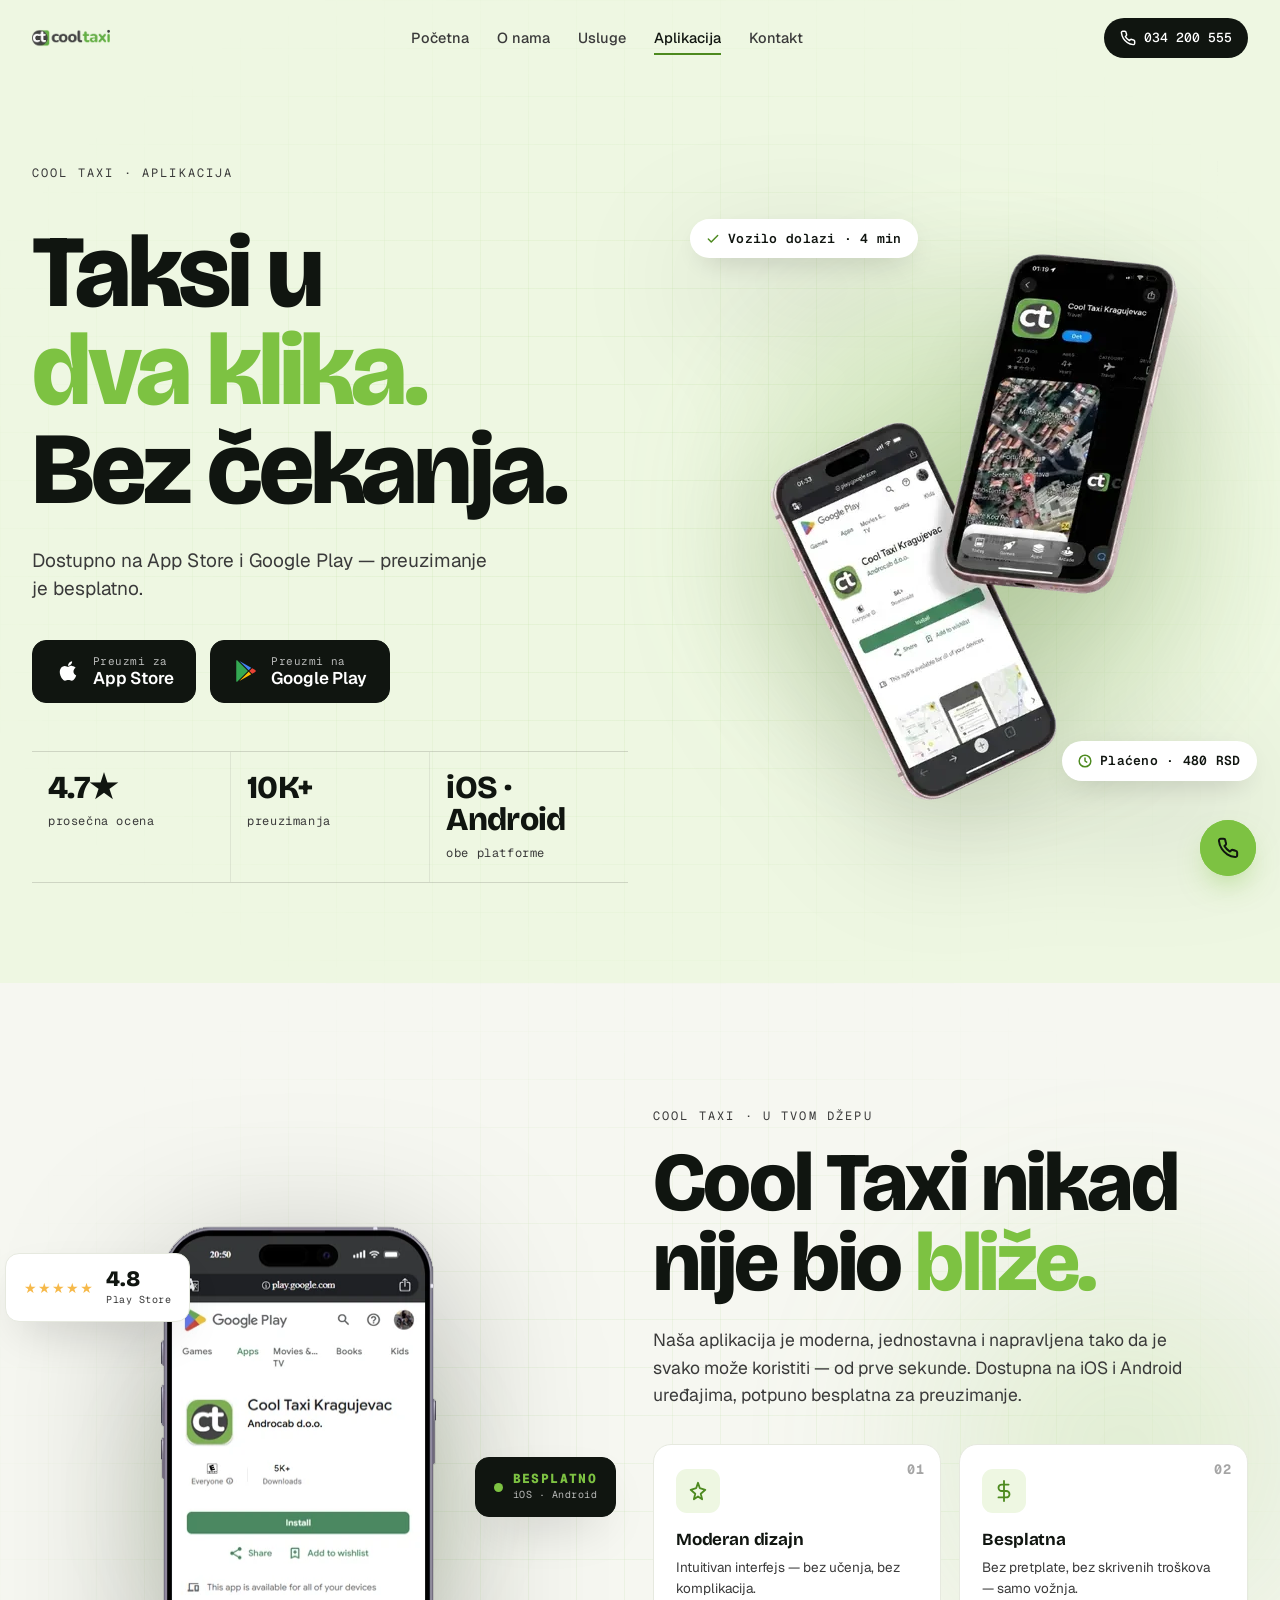
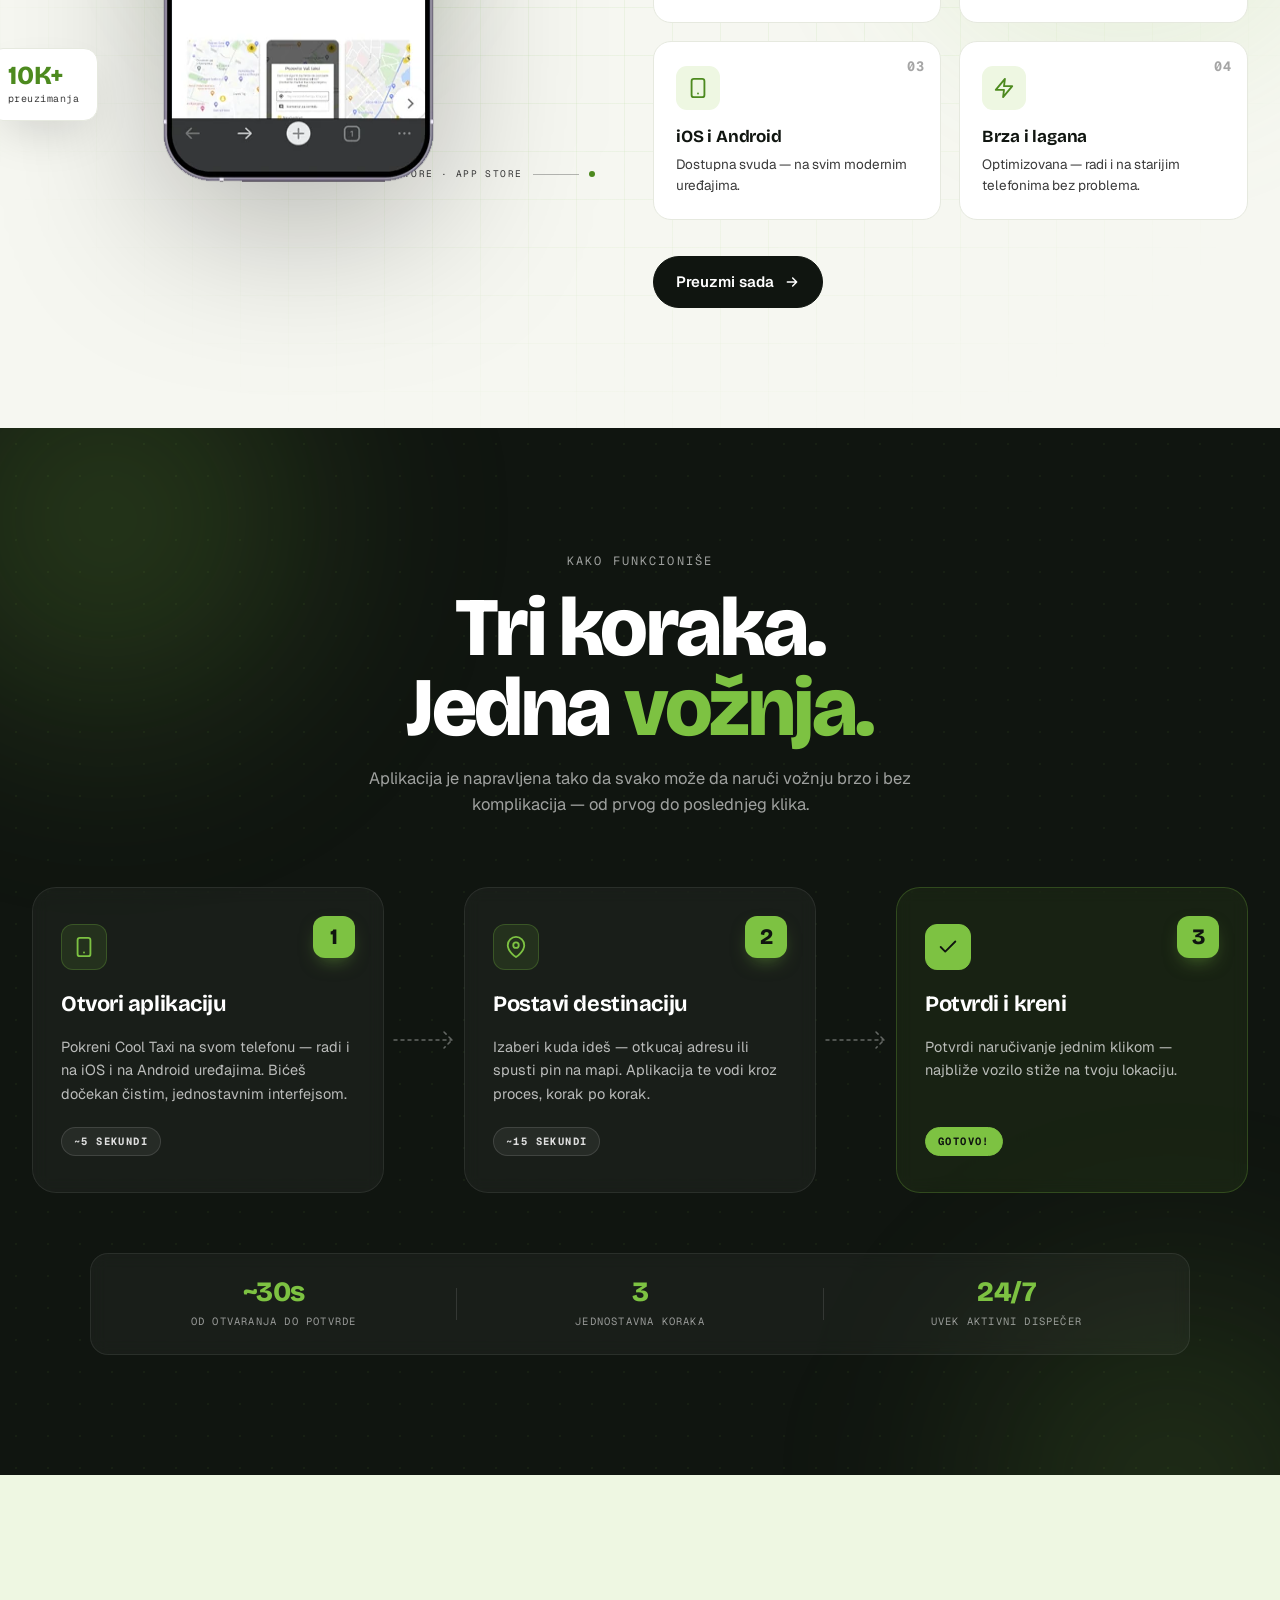
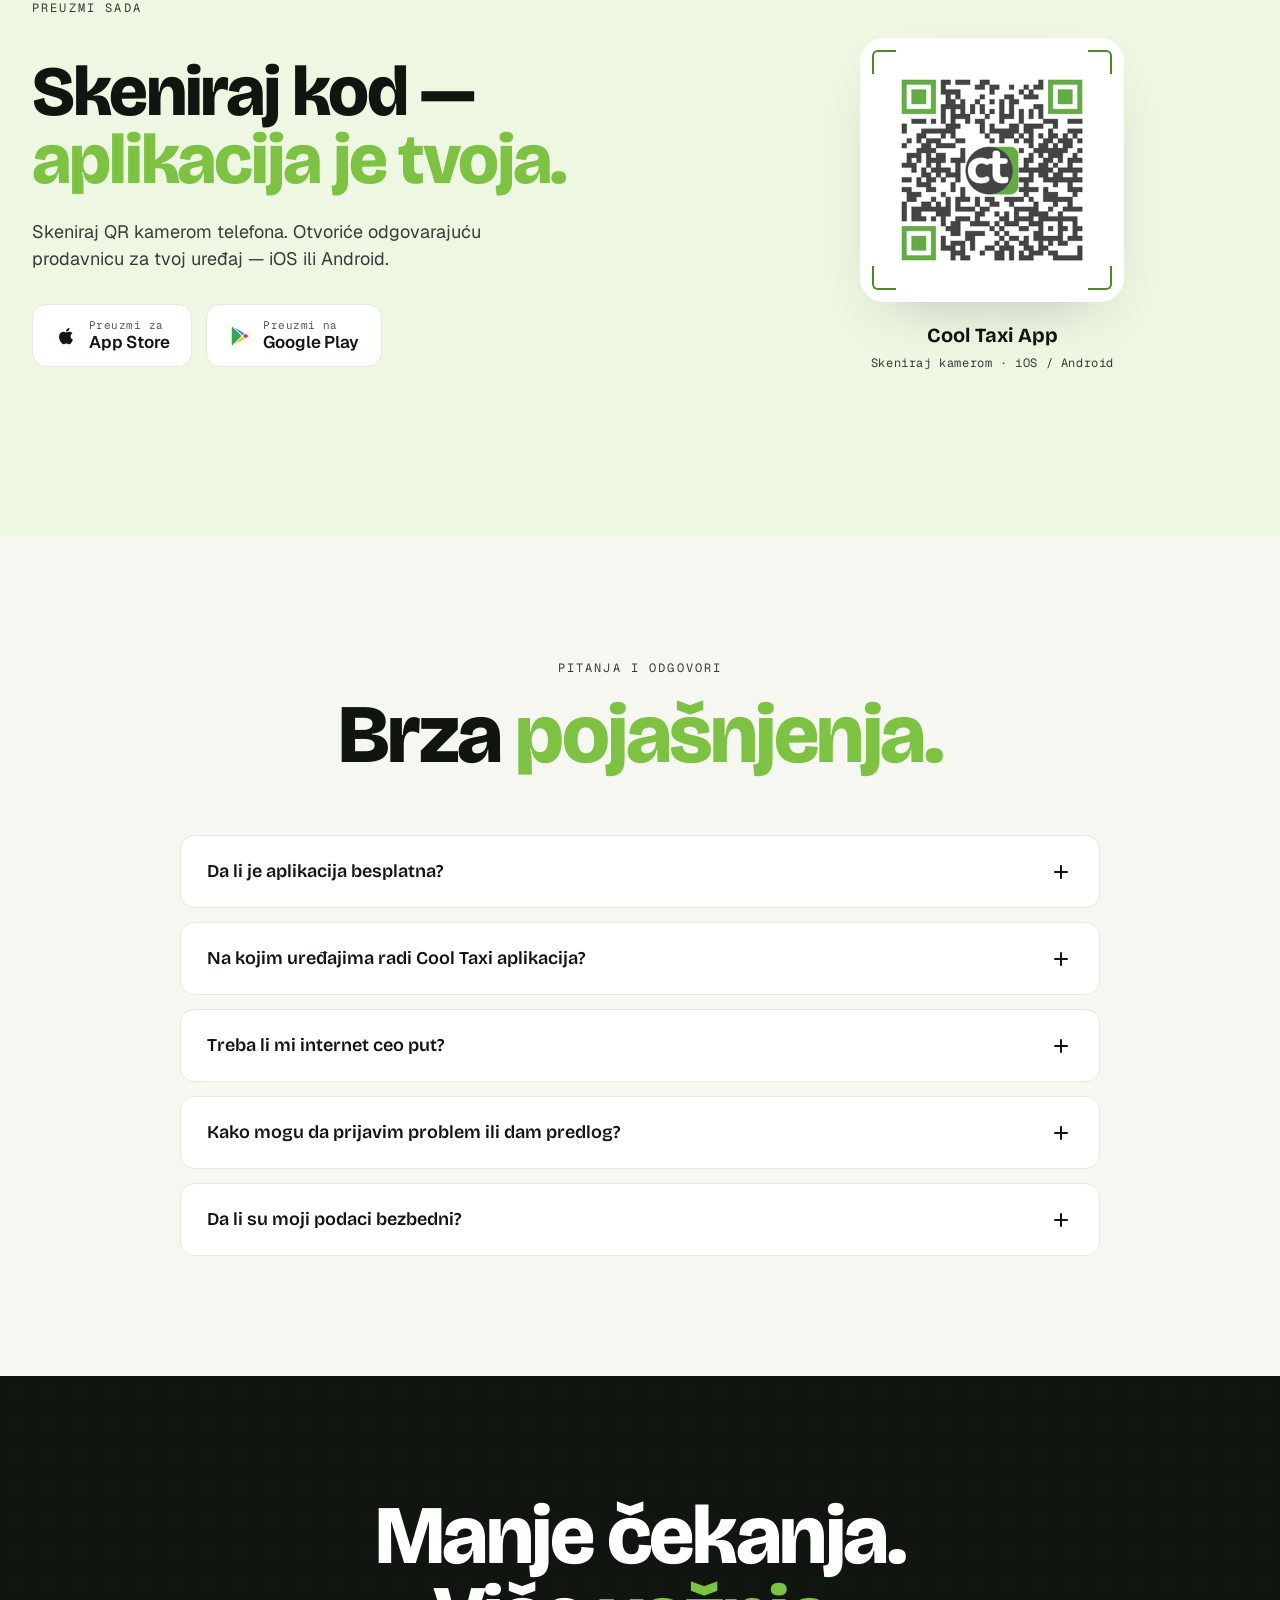
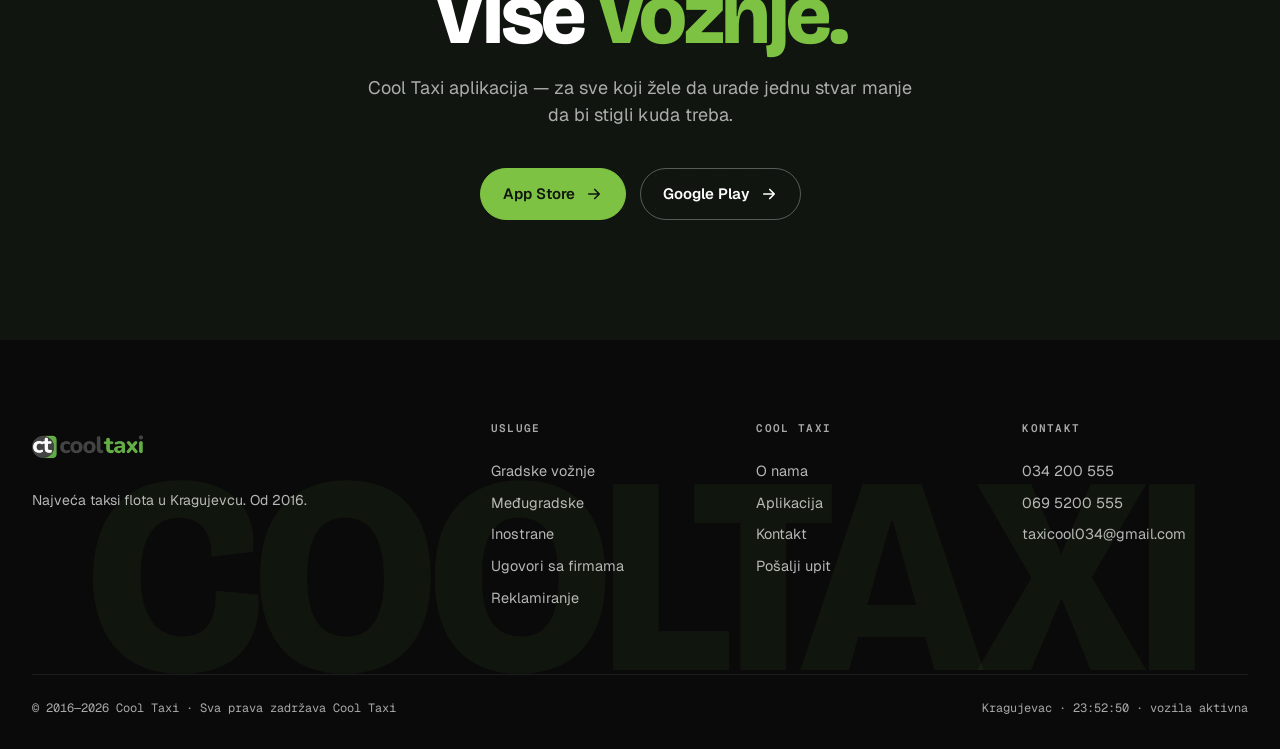
==== commit 0e82d86f: "Inline nav + footer into every page, slim script.js to interactivity only - Replace <div id="site-na" ====
--- a/aplikacija.html
+++ b/aplikacija.html
@@ -130,7 +130,25 @@
 </head>
 <body data-page="app">
 
-<div id="site-nav"></div>
+<header class="nav" id="nav">
+  <a class="brand" href="/" aria-label="Cool Taxi">
+    <img src="assets/logo.webp" alt="Cool Taxi" class="brand-logo" width="200" height="97" decoding="async">
+  </a>
+  <nav class="nav-links">
+    <a href="/" data-p="home">Početna</a>
+    <a href="/o-nama" data-p="about">O nama</a>
+    <a href="/usluge" data-p="services">Usluge</a>
+    <a href="/aplikacija" data-p="app" class="active">Aplikacija</a>
+    <a href="/kontakt" data-p="contact">Kontakt</a>
+  </nav>
+  <a href="tel:034200555" class="nav-cta">
+    <svg viewBox="0 0 24 24" width="16" height="16" fill="none" stroke="currentColor" stroke-width="2.2" stroke-linecap="round" stroke-linejoin="round"><path d="M22 16.92v3a2 2 0 0 1-2.18 2 19.79 19.79 0 0 1-8.63-3.07 19.5 19.5 0 0 1-6-6 19.79 19.79 0 0 1-3.07-8.67A2 2 0 0 1 4.11 2h3a2 2 0 0 1 2 1.72 12.84 12.84 0 0 0 .7 2.81 2 2 0 0 1-.45 2.11L8.09 9.91a16 16 0 0 0 6 6l1.27-1.27a2 2 0 0 1 2.11-.45 12.84 12.84 0 0 0 2.81.7A2 2 0 0 1 22 16.92z"/></svg>
+    034 200 555
+  </a>
+  <button class="nav-burger" id="burger" aria-label="Meni">
+    <span></span><span></span><span></span>
+  </button>
+</header>
 
 <!-- HERO -->
 <section class="app-hero">
@@ -468,7 +486,46 @@
   </div>
 </section>
 
-<div id="site-foot"></div>
+<footer class="foot">
+  <div class="foot-top">
+    <div class="foot-brand">
+      <img src="assets/logo.webp" alt="Cool Taxi" class="brand-logo big" width="200" height="97" loading="lazy" decoding="async">
+      <p>Najveća taksi flota u Kragujevcu. Od 2016.</p>
+    </div>
+    <div class="foot-cols">
+      <div>
+        <h4 class="foot-col-h">Usluge</h4>
+        <a href="/usluge">Gradske vožnje</a>
+        <a href="/usluge">Međugradske</a>
+        <a href="/usluge">Inostrane</a>
+        <a href="/usluge">Ugovori sa firmama</a>
+        <a href="/usluge">Reklamiranje</a>
+      </div>
+      <div>
+        <h4 class="foot-col-h">Cool Taxi</h4>
+        <a href="/o-nama">O nama</a>
+        <a href="/aplikacija">Aplikacija</a>
+        <a href="/kontakt">Kontakt</a>
+        <a href="/usluge#zahtev">Pošalji upit</a>
+      </div>
+      <div>
+        <h4 class="foot-col-h">Kontakt</h4>
+        <a href="tel:034200555">034 200 555</a>
+        <a href="https://wa.me/381695200555">069 5200 555</a>
+        <a href="mailto:taxicool034@gmail.com">taxicool034@gmail.com</a>
+      </div>
+    </div>
+  </div>
+  <div class="foot-bottom">
+    <span>© 2016—2026 Cool Taxi · Sva prava zadržava Cool Taxi</span>
+    <span class="foot-time" id="foot-time">— : —</span>
+  </div>
+  <div class="foot-watermark">COOLTAXI</div>
+</footer>
+<a href="tel:034200555" class="fab" aria-label="Pozovi 034 200 555">
+  <svg viewBox="0 0 24 24" width="22" height="22" fill="none" stroke="currentColor" stroke-width="2.2" stroke-linecap="round" stroke-linejoin="round"><path d="M22 16.92v3a2 2 0 0 1-2.18 2 19.79 19.79 0 0 1-8.63-3.07 19.5 19.5 0 0 1-6-6 19.79 19.79 0 0 1-3.07-8.67A2 2 0 0 1 4.11 2h3a2 2 0 0 1 2 1.72 12.84 12.84 0 0 0 .7 2.81 2 2 0 0 1-.45 2.11L8.09 9.91a16 16 0 0 0 6 6l1.27-1.27a2 2 0 0 1 2.11-.45 12.84 12.84 0 0 0 2.81.7A2 2 0 0 1 22 16.92z"/></svg>
+  <span class="fab-pulse"></span>
+</a>
 <script src="script.js" defer></script>
 </body>
 </html>
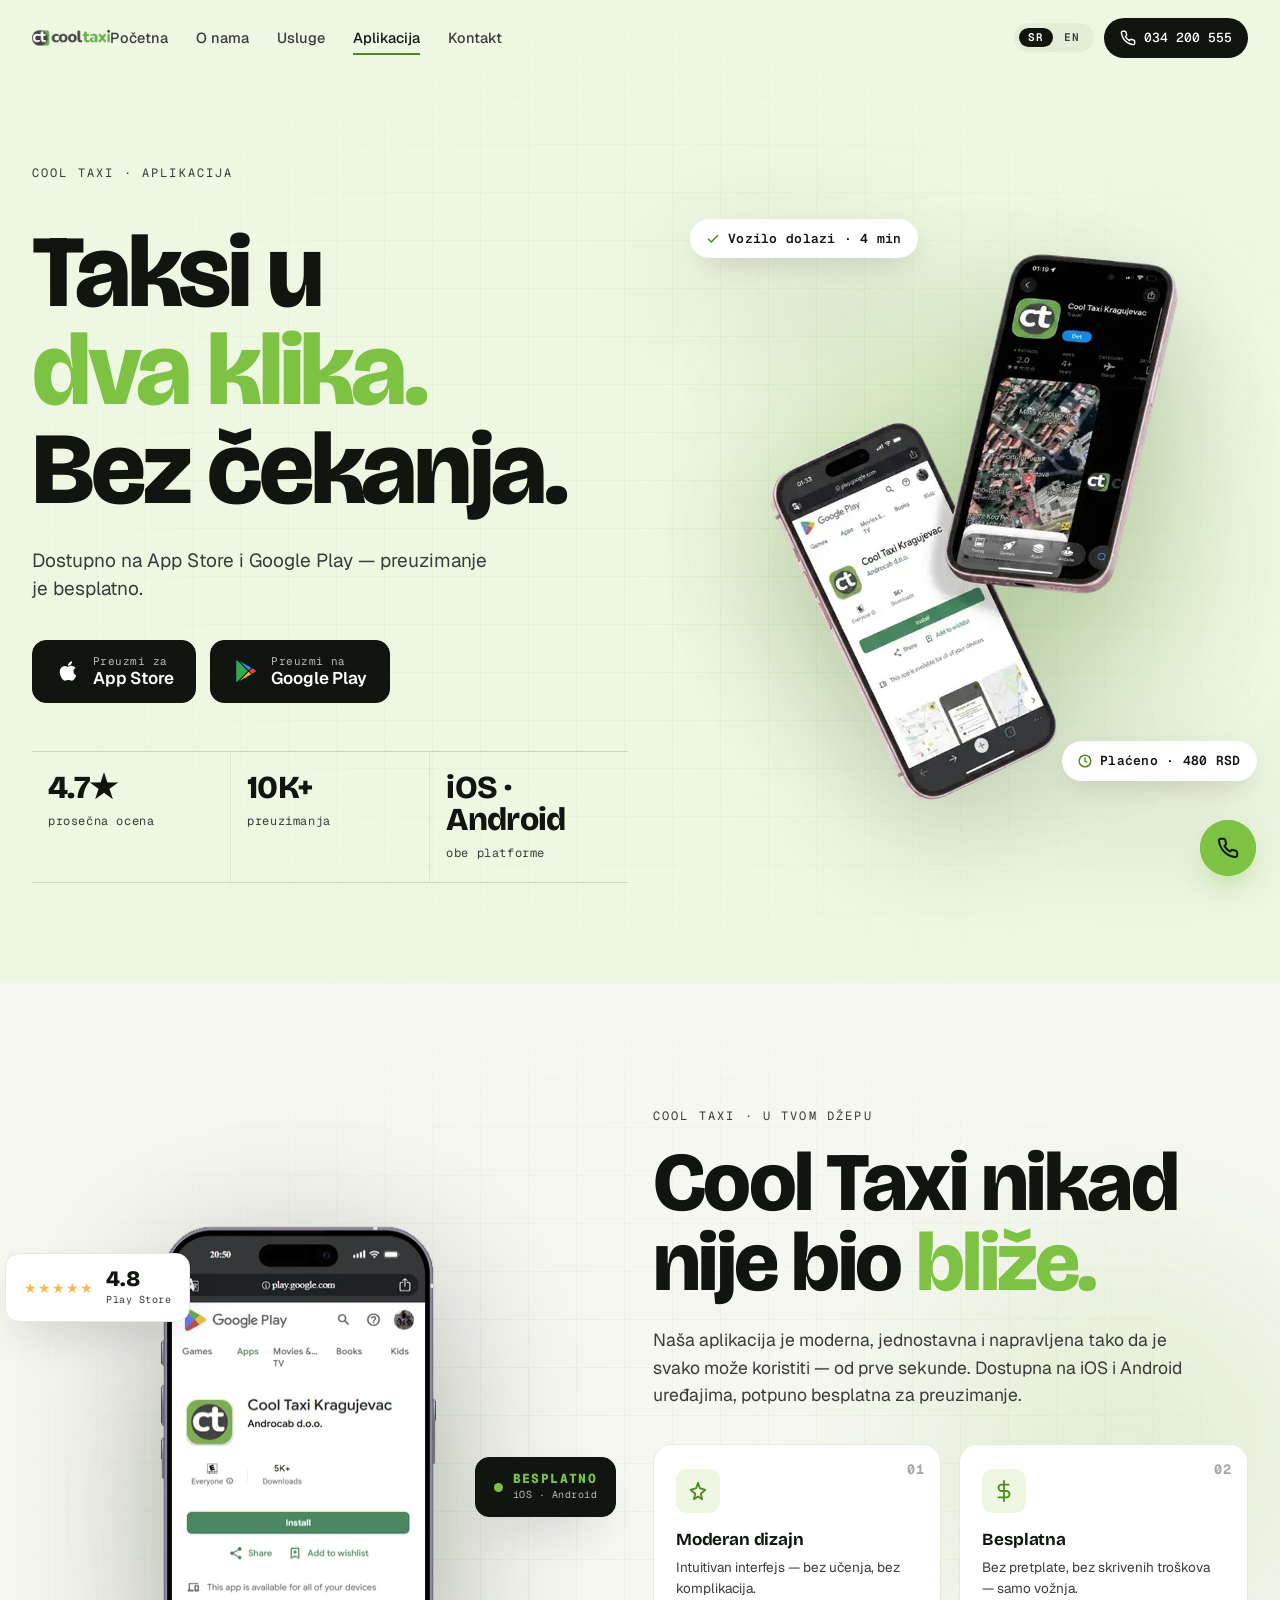
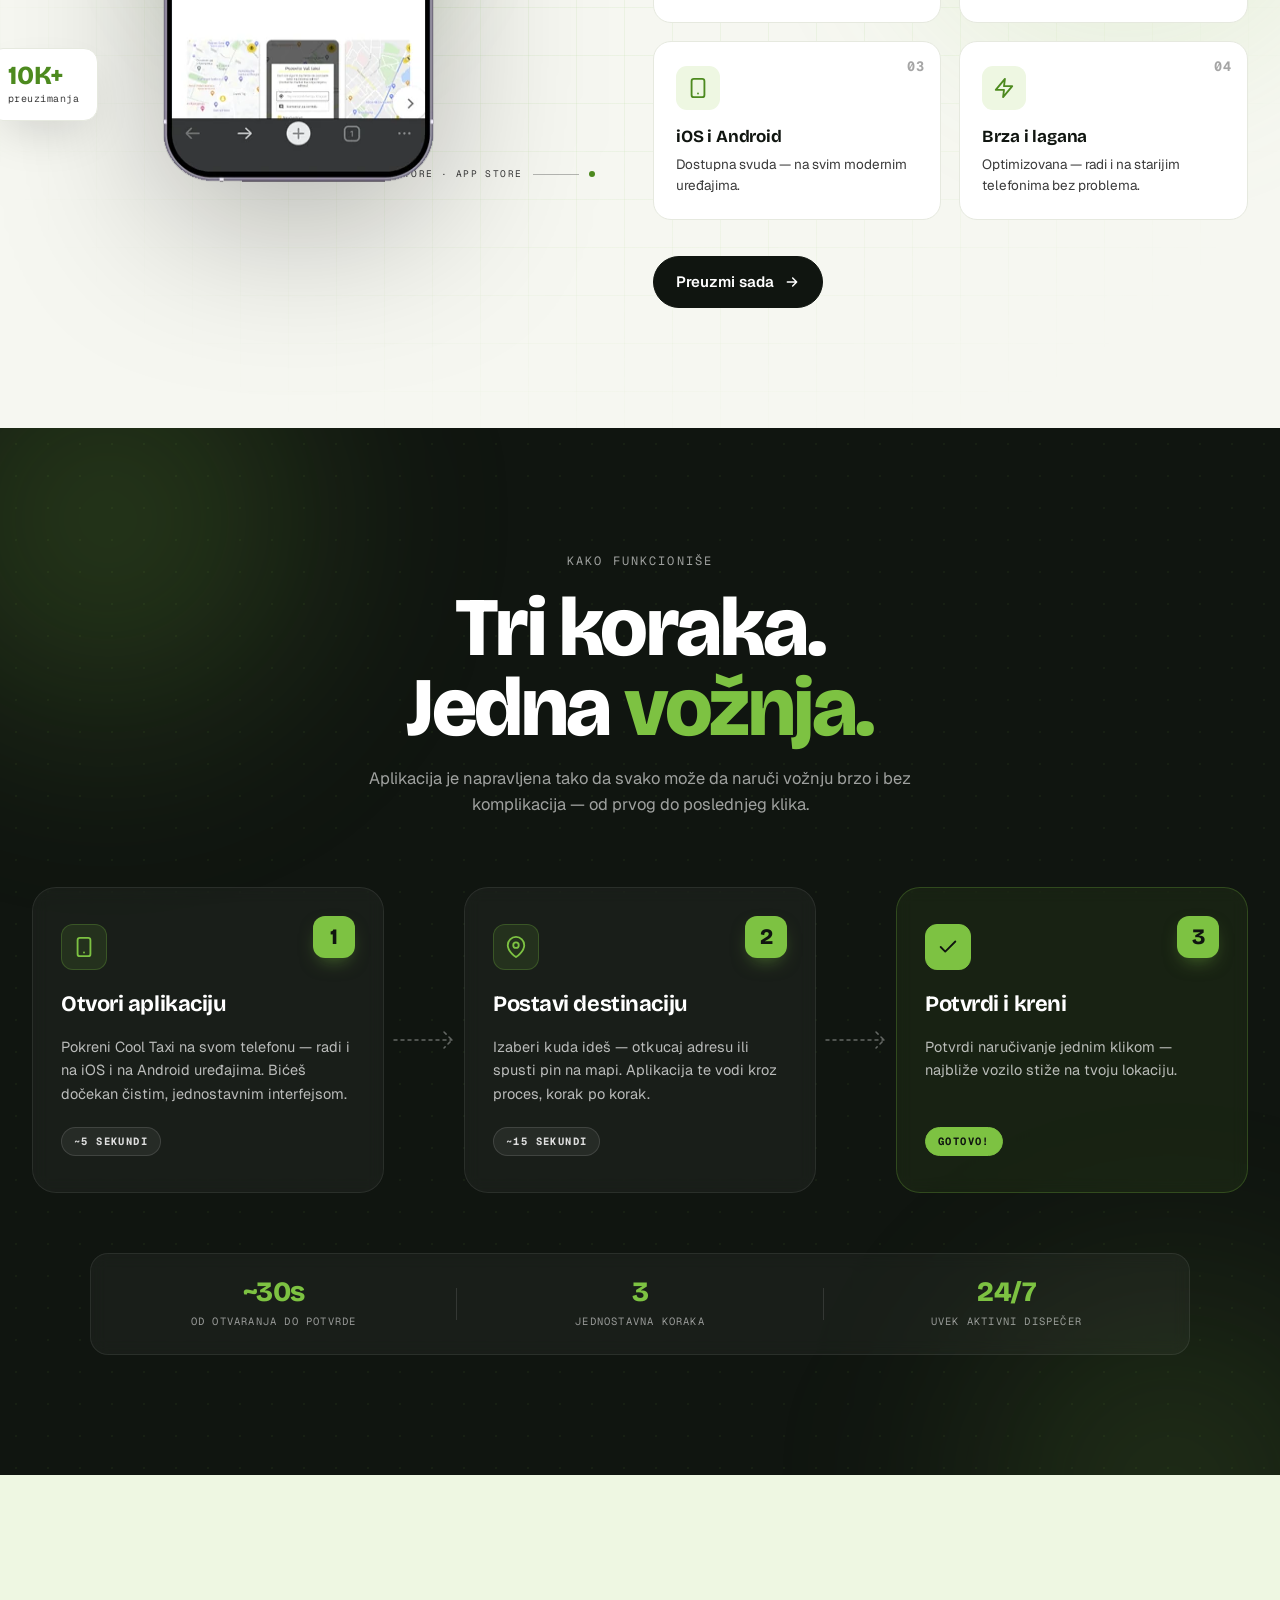
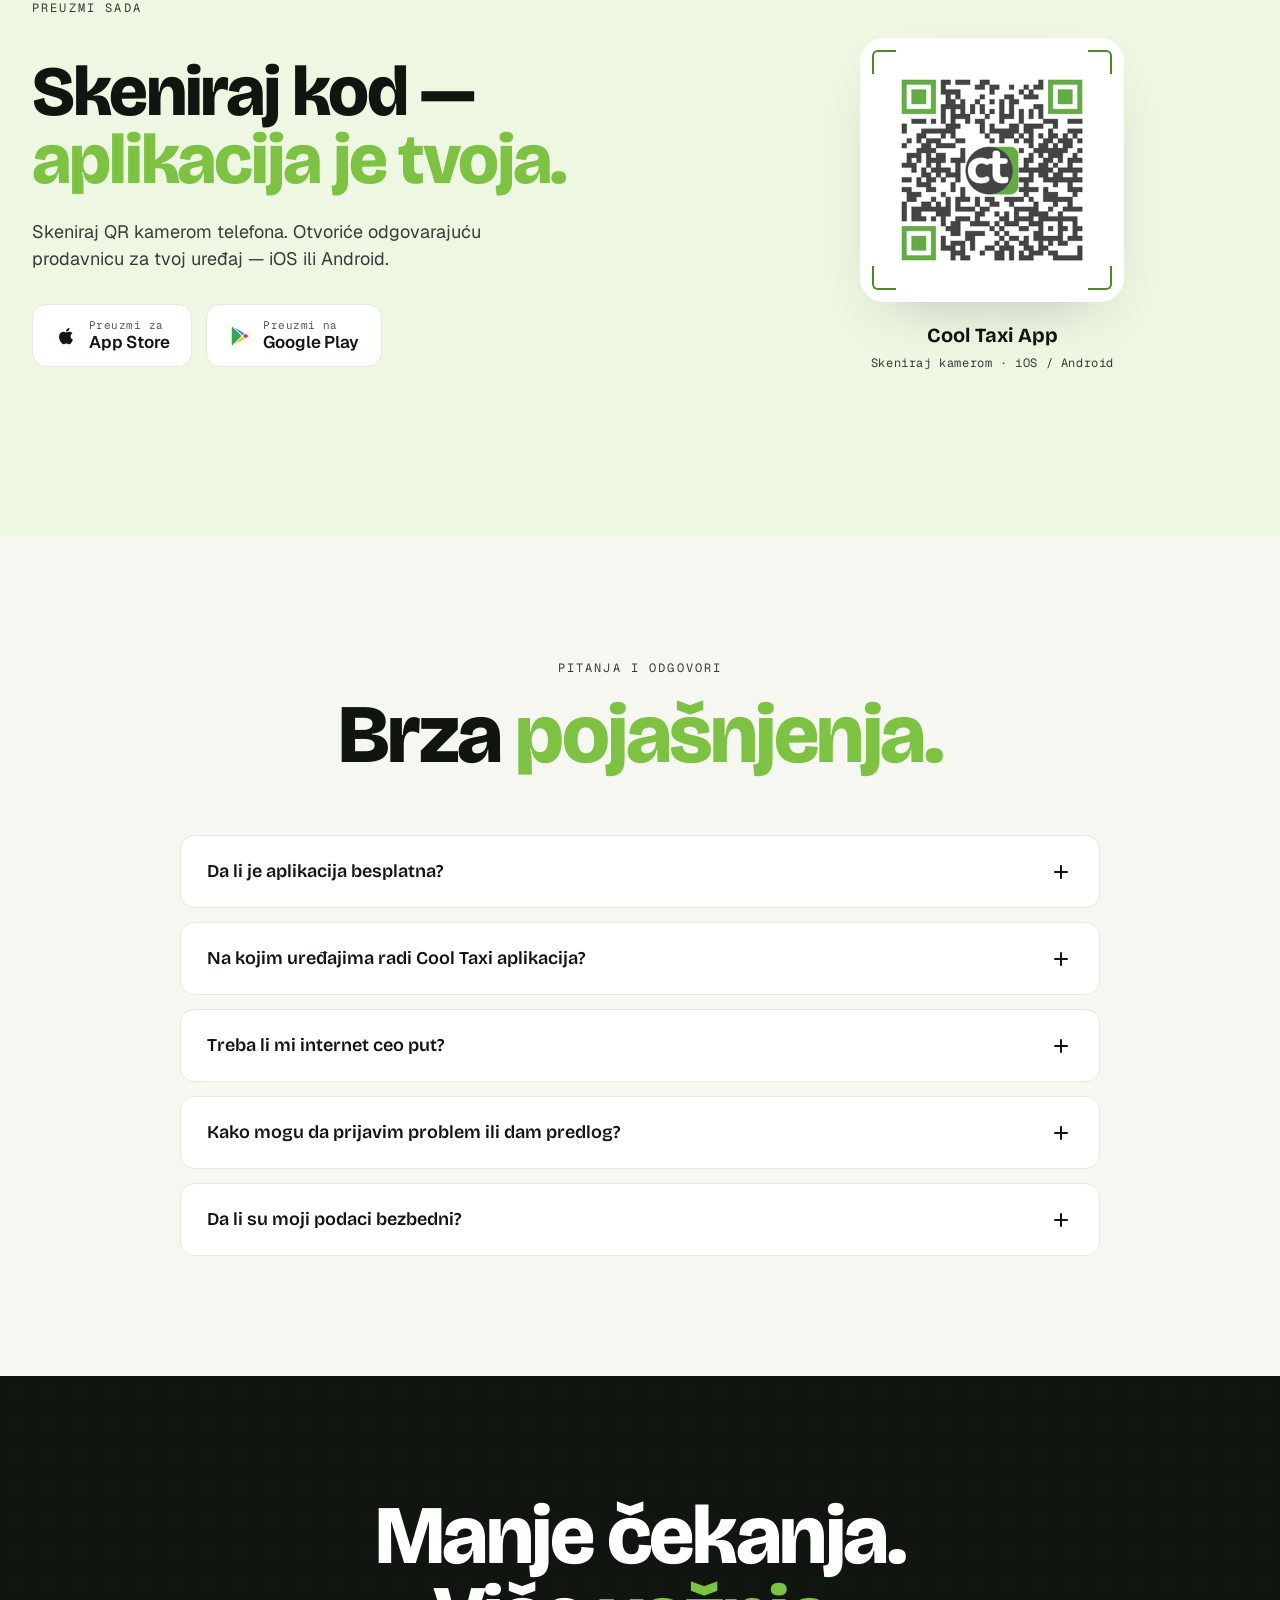
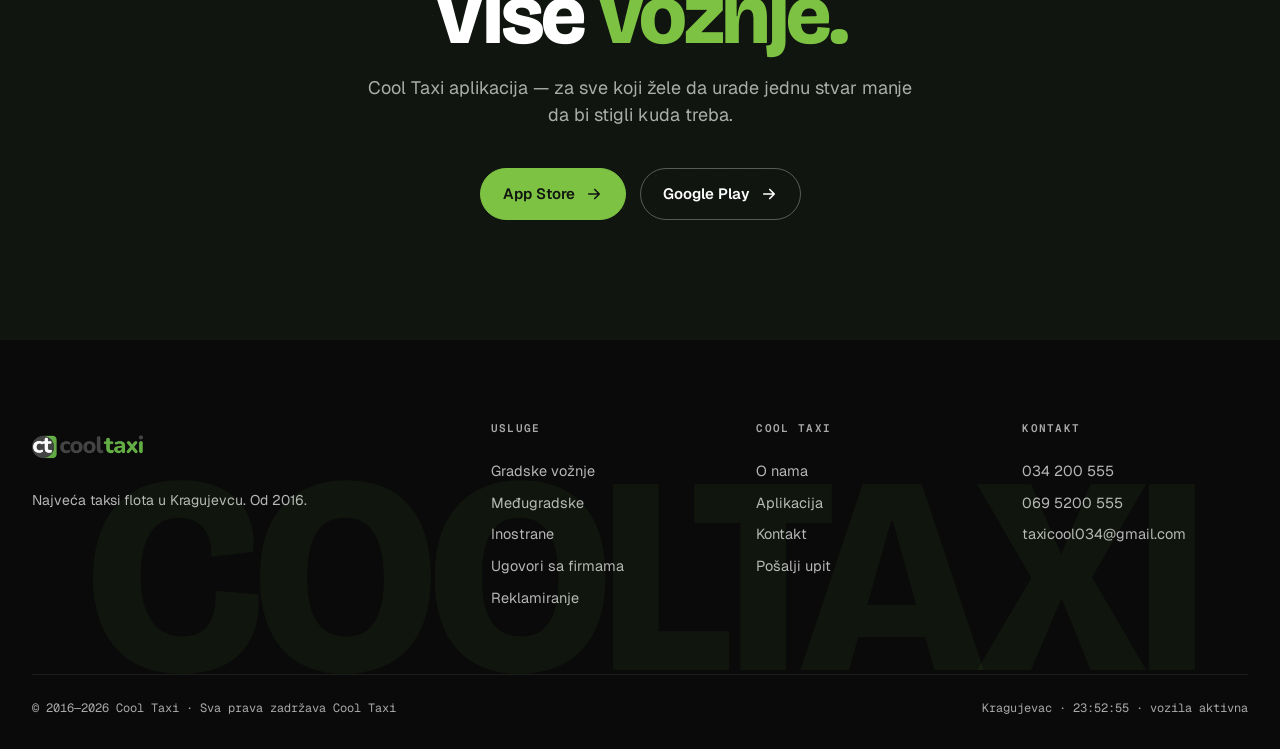
==== commit fc98af05: "Add SR/EN language switch with natural English translations across the site i18n.js handles data-en " ====
--- a/aplikacija.html
+++ b/aplikacija.html
@@ -4,8 +4,8 @@
 <meta charset="utf-8">
 <meta name="viewport" content="width=device-width, initial-scale=1">
 
-<title>Cool Taxi aplikacija — iOS & Android · Taxi Kragujevac u 2 klika</title>
-<meta name="description" content="Cool Taxi aplikacija za iOS i Android — naruči taxi u Kragujevcu u dva klika, plati karticom, prati vozilo uživo. Besplatno preuzimanje na App Store i Google Play.">
+<title data-en="Cool Taxi app — iOS & Android · Taxi Kragujevac in 2 taps">Cool Taxi aplikacija — iOS & Android · Taxi Kragujevac u 2 klika</title>
+<meta name="description" content="Cool Taxi aplikacija za iOS i Android — naruči taxi u Kragujevcu u dva klika, plati karticom, prati vozilo uživo. Besplatno preuzimanje na App Store i Google Play." data-en-content="Cool Taxi app for iOS and Android — book a taxi in Kragujevac in two taps, pay by card, track the car live. Free download on App Store and Google Play.">
 <meta name="keywords" content="cool taxi aplikacija, taxi aplikacija kragujevac, taxi app kragujevac, cool taxi android, cool taxi ios, taxi app srbija, naruči taxi online kragujevac, taxi aplikacija ios android">
 <meta name="author" content="Cool Taxi Kragujevac">
 <meta name="robots" content="index, follow, max-image-preview:large">
@@ -28,18 +28,18 @@
 
 <meta property="og:type" content="website">
 <meta property="og:site_name" content="Cool Taxi Kragujevac">
-<meta property="og:title" content="Cool Taxi aplikacija — Taxi Kragujevac u 2 klika">
-<meta property="og:description" content="iOS & Android — naruči taxi u Kragujevcu u 2 klika, plati karticom, prati vozilo uživo.">
+<meta property="og:title" content="Cool Taxi aplikacija — Taxi Kragujevac u 2 klika" data-en-content="Cool Taxi app — Taxi Kragujevac in 2 taps">
+<meta property="og:description" content="iOS & Android — naruči taxi u Kragujevcu u 2 klika, plati karticom, prati vozilo uživo." data-en-content="iOS & Android — book a taxi in Kragujevac in 2 taps, pay by card, track the car live.">
 <meta property="og:url" content="https://taxikragujevac.com/aplikacija">
 <meta property="og:image" content="https://taxikragujevac.com/assets/app-mockup-full.webp">
 <meta property="og:image:width" content="1200">
 <meta property="og:image:height" content="630">
-<meta property="og:image:alt" content="Cool Taxi aplikacija na iOS i Android">
+<meta property="og:image:alt" content="Cool Taxi aplikacija na iOS i Android" data-en-content="Cool Taxi app on iOS and Android">
 <meta property="og:locale" content="sr_RS">
 
 <meta name="twitter:card" content="summary_large_image">
-<meta name="twitter:title" content="Cool Taxi aplikacija — Taxi Kragujevac u 2 klika">
-<meta name="twitter:description" content="iOS & Android — App Store i Google Play.">
+<meta name="twitter:title" content="Cool Taxi aplikacija — Taxi Kragujevac u 2 klika" data-en-content="Cool Taxi app — Taxi Kragujevac in 2 taps">
+<meta name="twitter:description" content="iOS & Android — App Store i Google Play." data-en-content="iOS & Android — App Store and Google Play.">
 <meta name="twitter:image" content="https://taxikragujevac.com/assets/app-mockup-full.webp">
 
 <link rel="icon" type="image/png" href="uploads/logozatab.png">
@@ -52,6 +52,8 @@
 <link rel="preload" href="https://fonts.googleapis.com/css2?family=Bricolage+Grotesque:wght@400;500;600;700;800&family=Geist+Mono:wght@400;500&family=Geist:wght@400;500;600;700&display=swap" as="style" onload="this.onload=null;this.rel='stylesheet'">
 <noscript><link href="https://fonts.googleapis.com/css2?family=Bricolage+Grotesque:wght@400;500;600;700;800&family=Geist+Mono:wght@400;500&family=Geist:wght@400;500;600;700&display=swap" rel="stylesheet"></noscript>
 <link rel="stylesheet" href="styles.css">
+
+<script src="i18n.js" defer></script>
 
 <script type="application/ld+json">
 {
@@ -135,17 +137,21 @@
     <img src="assets/logo.webp" alt="Cool Taxi" class="brand-logo" width="200" height="97" decoding="async">
   </a>
   <nav class="nav-links">
-    <a href="/" data-p="home">Početna</a>
-    <a href="/o-nama" data-p="about">O nama</a>
-    <a href="/usluge" data-p="services">Usluge</a>
-    <a href="/aplikacija" data-p="app" class="active">Aplikacija</a>
-    <a href="/kontakt" data-p="contact">Kontakt</a>
+    <a href="/" data-p="home" data-en="Home">Početna</a>
+    <a href="/o-nama" data-p="about" data-en="About">O nama</a>
+    <a href="/usluge" data-p="services" data-en="Services">Usluge</a>
+    <a href="/aplikacija" data-p="app" class="active" data-en="App">Aplikacija</a>
+    <a href="/kontakt" data-p="contact" data-en="Contact">Kontakt</a>
   </nav>
+  <button class="lang-switch" type="button" aria-label="Promeni jezik">
+    <span class="lang-opt" data-l="sr">SR</span>
+    <span class="lang-opt" data-l="en">EN</span>
+  </button>
   <a href="tel:034200555" class="nav-cta">
     <svg viewBox="0 0 24 24" width="16" height="16" fill="none" stroke="currentColor" stroke-width="2.2" stroke-linecap="round" stroke-linejoin="round"><path d="M22 16.92v3a2 2 0 0 1-2.18 2 19.79 19.79 0 0 1-8.63-3.07 19.5 19.5 0 0 1-6-6 19.79 19.79 0 0 1-3.07-8.67A2 2 0 0 1 4.11 2h3a2 2 0 0 1 2 1.72 12.84 12.84 0 0 0 .7 2.81 2 2 0 0 1-.45 2.11L8.09 9.91a16 16 0 0 0 6 6l1.27-1.27a2 2 0 0 1 2.11-.45 12.84 12.84 0 0 0 2.81.7A2 2 0 0 1 22 16.92z"/></svg>
     034 200 555
   </a>
-  <button class="nav-burger" id="burger" aria-label="Meni">
+  <button class="nav-burger" id="burger" aria-label="Meni" data-en-aria-label="Menu">
     <span></span><span></span><span></span>
   </button>
 </header>
@@ -155,13 +161,13 @@
   <div class="hero-grid"></div>
   <div class="app-hero-inner">
     <div class="app-hero-text">
-      <span class="kicker">Cool Taxi · Aplikacija</span>
+      <span class="kicker" data-en="Cool Taxi · App">Cool Taxi · Aplikacija</span>
       <h1 class="big-head">
-        Taksi u<br>
-        <em>dva klika.</em><br>
-        Bez čekanja.
+        <span data-en="A taxi in">Taksi u</span><br>
+        <em data-en="two taps.">dva klika.</em><br>
+        <span data-en="No waiting.">Bez čekanja.</span>
       </h1>
-      <p class="app-hero-sub">
+      <p class="app-hero-sub" data-en="Available on App Store and Google Play — download is free.">
         Dostupno na App Store i Google Play — preuzimanje je besplatno.
       </p>
 
@@ -171,7 +177,7 @@
             <path d="M17.05 20.28c-.98.95-2.05.8-3.08.35-1.09-.46-2.09-.48-3.24 0-1.44.62-2.2.44-3.06-.35C2.79 15.25 3.51 7.59 9.05 7.31c1.35.07 2.29.74 3.08.8 1.18-.24 2.31-.93 3.57-.84 1.51.12 2.65.72 3.4 1.8-3.12 1.87-2.38 5.98.48 7.13-.57 1.5-1.31 2.99-2.54 4.09zM12.03 7.25c-.15-2.23 1.66-4.07 3.74-4.25.29 2.58-2.34 4.5-3.74 4.25z"/>
           </svg>
           <span>
-            <small>Preuzmi za</small>
+            <small data-en="Download on">Preuzmi za</small>
             <strong>App Store</strong>
           </span>
         </a>
@@ -183,30 +189,30 @@
             <path d="M5.864 2.658 16.802 8.99l-2.302 2.303L5.864 2.658z" fill="#4285f4"/>
           </svg>
           <span>
-            <small>Preuzmi na</small>
+            <small data-en="Get it on">Preuzmi na</small>
             <strong>Google Play</strong>
           </span>
         </a>
       </div>
 
       <div class="app-meta">
-        <div><b>4.7★</b><span>prosečna ocena</span></div>
-        <div><b>10K+</b><span>preuzimanja</span></div>
-        <div><b>iOS · Android</b><span>obe platforme</span></div>
+        <div><b>4.7★</b><span data-en="average rating">prosečna ocena</span></div>
+        <div><b>10K+</b><span data-en="downloads">preuzimanja</span></div>
+        <div><b>iOS · Android</b><span data-en="both platforms">obe platforme</span></div>
       </div>
     </div>
 
     <div class="app-hero-visual">
       <div class="phone-stage">
-        <img src="assets/app-mockup.webp" alt="Cool Taxi aplikacija na iPhone telefonima — App Store i Google Play prikaz" width="589" height="884" fetchpriority="high" decoding="async">
+        <img src="assets/app-mockup.webp" alt="Cool Taxi aplikacija na iPhone telefonima — App Store i Google Play prikaz" data-en-alt="Cool Taxi app on iPhone — App Store and Google Play preview" width="589" height="884" fetchpriority="high" decoding="async">
         <div class="phone-glow"></div>
         <div class="phone-badge phone-badge-1">
           <svg viewBox="0 0 24 24" width="14" height="14" fill="none" stroke="currentColor" stroke-width="2.5" stroke-linecap="round" stroke-linejoin="round"><path d="M20 6 9 17l-5-5"/></svg>
-          Vozilo dolazi · 4 min
+          <span data-en="Car on the way · 4 min">Vozilo dolazi · 4 min</span>
         </div>
         <div class="phone-badge phone-badge-2">
           <svg viewBox="0 0 24 24" width="14" height="14" fill="none" stroke="currentColor" stroke-width="2.5" stroke-linecap="round" stroke-linejoin="round"><circle cx="12" cy="12" r="10"/><path d="M12 7v5l3 2"/></svg>
-          Plaćeno · 480 RSD
+          <span data-en="Paid · 480 RSD">Plaćeno · 480 RSD</span>
         </div>
       </div>
     </div>
@@ -223,7 +229,7 @@
     <!-- LEVO: telefon + plutajuće kartice -->
     <div class="aps-visual">
       <div class="aps-glow"></div>
-      <img src="uploads/telefon.webp" alt="Cool Taxi aplikacija" class="aps-phone" width="370" height="616" loading="lazy" decoding="async">
+      <img src="uploads/telefon.webp" alt="Cool Taxi aplikacija" data-en-alt="Cool Taxi app" class="aps-phone" width="370" height="616" loading="lazy" decoding="async">
 
       <!-- Rating card -->
       <div class="aps-float aps-float-rating">
@@ -238,7 +244,7 @@
       <div class="aps-float aps-float-free">
         <span class="aps-float-dot"></span>
         <div class="aps-free-body">
-          <strong>BESPLATNO</strong>
+          <strong data-en="FREE">BESPLATNO</strong>
           <span>iOS · Android</span>
         </div>
       </div>
@@ -246,7 +252,7 @@
       <!-- Downloads counter -->
       <div class="aps-float aps-float-stat">
         <strong>10K+</strong>
-        <span>preuzimanja</span>
+        <span data-en="downloads">preuzimanja</span>
       </div>
 
       <!-- Spec tick -->
@@ -261,13 +267,13 @@
     <div class="aps-content">
       <span class="kicker">
         <span class="dot"></span>
-        Cool Taxi · U tvom džepu
+        <span data-en="Cool Taxi · In your pocket">Cool Taxi · U tvom džepu</span>
       </span>
       <h2 class="big-head">
-        Cool Taxi nikad<br>
-        nije bio <em>bliže.</em>
+        <span data-en="Cool Taxi has never">Cool Taxi nikad</span><br>
+        <span data-en="been">nije bio</span> <em data-en="closer.">bliže.</em>
       </h2>
-      <p class="aps-lede">
+      <p class="aps-lede" data-en="Our app is modern, simple, and built so anyone can use it — right from the first second. Available on iOS and Android, completely free to download.">
         Naša aplikacija je moderna, jednostavna i napravljena tako da je svako može koristiti — od prve sekunde. Dostupna na iOS i Android uređajima, potpuno besplatna za preuzimanje.
       </p>
 
@@ -277,38 +283,38 @@
           <div class="aps-benefit-icon">
             <svg viewBox="0 0 24 24" width="22" height="22" fill="none" stroke="currentColor" stroke-width="2" stroke-linecap="round" stroke-linejoin="round"><path d="m12 3 1.9 5.8L20 10.7l-5 4.3 1.5 6L12 18l-4.5 3 1.5-6-5-4.3 6.1-1.9L12 3z"/></svg>
           </div>
-          <strong>Moderan dizajn</strong>
-          <span>Intuitivan interfejs — bez učenja, bez komplikacija.</span>
+          <strong data-en="Modern design">Moderan dizajn</strong>
+          <span data-en="An intuitive layout — no learning curve, no fuss.">Intuitivan interfejs — bez učenja, bez komplikacija.</span>
         </div>
         <div class="aps-benefit">
           <span class="aps-benefit-num">02</span>
           <div class="aps-benefit-icon">
             <svg viewBox="0 0 24 24" width="22" height="22" fill="none" stroke="currentColor" stroke-width="2" stroke-linecap="round" stroke-linejoin="round"><line x1="12" y1="1" x2="12" y2="23"/><path d="M17 5H9.5a3.5 3.5 0 0 0 0 7h5a3.5 3.5 0 0 1 0 7H6"/></svg>
           </div>
-          <strong>Besplatna</strong>
-          <span>Bez pretplate, bez skrivenih troškova — samo vožnja.</span>
+          <strong data-en="Free">Besplatna</strong>
+          <span data-en="No subscriptions, no hidden fees — just the ride.">Bez pretplate, bez skrivenih troškova — samo vožnja.</span>
         </div>
         <div class="aps-benefit">
           <span class="aps-benefit-num">03</span>
           <div class="aps-benefit-icon">
             <svg viewBox="0 0 24 24" width="22" height="22" fill="none" stroke="currentColor" stroke-width="2" stroke-linecap="round" stroke-linejoin="round"><rect x="5" y="2" width="14" height="20" rx="2.5"/><line x1="12" y1="18" x2="12.01" y2="18"/></svg>
           </div>
-          <strong>iOS i Android</strong>
-          <span>Dostupna svuda — na svim modernim uređajima.</span>
+          <strong data-en="iOS & Android">iOS i Android</strong>
+          <span data-en="Available everywhere — on every modern device.">Dostupna svuda — na svim modernim uređajima.</span>
         </div>
         <div class="aps-benefit">
           <span class="aps-benefit-num">04</span>
           <div class="aps-benefit-icon">
             <svg viewBox="0 0 24 24" width="22" height="22" fill="none" stroke="currentColor" stroke-width="2" stroke-linecap="round" stroke-linejoin="round"><polygon points="13 2 3 14 12 14 11 22 21 10 12 10 13 2"/></svg>
           </div>
-          <strong>Brza i lagana</strong>
-          <span>Optimizovana — radi i na starijim telefonima bez problema.</span>
+          <strong data-en="Fast and light">Brza i lagana</strong>
+          <span data-en="Optimized — runs smoothly even on older phones.">Optimizovana — radi i na starijim telefonima bez problema.</span>
         </div>
       </div>
 
       <div class="aps-ctas">
         <a href="#download" class="btn btn-primary">
-          Preuzmi sada
+          <span data-en="Download now">Preuzmi sada</span>
           <svg viewBox="0 0 24 24" width="16" height="16" fill="none" stroke="currentColor" stroke-width="2.2" stroke-linecap="round" stroke-linejoin="round"><path d="M5 12h14M13 6l6 6-6 6"/></svg>
         </a>
       </div>
@@ -323,9 +329,9 @@
   <div class="how-bg-glow how-bg-glow-2"></div>
 
   <div class="how-head">
-    <span class="kicker light"><span class="dot"></span> Kako funkcioniše</span>
-    <h2 class="big-head light">Tri koraka.<br>Jedna <em>vožnja.</em></h2>
-    <p class="how-sub">Aplikacija je napravljena tako da svako može da naruči vožnju brzo i bez komplikacija — od prvog do poslednjeg klika.</p>
+    <span class="kicker light"><span class="dot"></span> <span data-en="How it works">Kako funkcioniše</span></span>
+    <h2 class="big-head light"><span data-en="Three steps.">Tri koraka.</span><br><span data-en="One">Jedna</span> <em data-en="ride.">vožnja.</em></h2>
+    <p class="how-sub" data-en="The app is built so anyone can book a ride quickly and without fuss — from the first tap to the last.">Aplikacija je napravljena tako da svako može da naruči vožnju brzo i bez komplikacija — od prvog do poslednjeg klika.</p>
   </div>
 
   <div class="how-steps">
@@ -337,9 +343,9 @@
         </svg>
       </div>
       <span class="how-num">1</span>
-      <h3>Otvori aplikaciju</h3>
-      <p>Pokreni Cool Taxi na svom telefonu — radi i na iOS i na Android uređajima. Bićeš dočekan čistim, jednostavnim interfejsom.</p>
-      <span class="how-step-tag">~5 SEKUNDI</span>
+      <h3 data-en="Open the app">Otvori aplikaciju</h3>
+      <p data-en="Launch Cool Taxi on your phone — works on both iOS and Android. You'll get a clean, simple layout right away.">Pokreni Cool Taxi na svom telefonu — radi i na iOS i na Android uređajima. Bićeš dočekan čistim, jednostavnim interfejsom.</p>
+      <span class="how-step-tag" data-en="~5 SECONDS">~5 SEKUNDI</span>
     </div>
 
     <div class="how-arrow">
@@ -354,9 +360,9 @@
         </svg>
       </div>
       <span class="how-num">2</span>
-      <h3>Postavi destinaciju</h3>
-      <p>Izaberi kuda ideš — otkucaj adresu ili spusti pin na mapi. Aplikacija te vodi kroz proces, korak po korak.</p>
-      <span class="how-step-tag">~15 SEKUNDI</span>
+      <h3 data-en="Set destination">Postavi destinaciju</h3>
+      <p data-en="Pick where you're going — type the address or drop a pin on the map. The app walks you through it, step by step.">Izaberi kuda ideš — otkucaj adresu ili spusti pin na mapi. Aplikacija te vodi kroz proces, korak po korak.</p>
+      <span class="how-step-tag" data-en="~15 SECONDS">~15 SEKUNDI</span>
     </div>
 
     <div class="how-arrow">
@@ -370,19 +376,19 @@
         </svg>
       </div>
       <span class="how-num">3</span>
-      <h3>Potvrdi i kreni</h3>
-      <p>Potvrdi naručivanje jednim klikom — najbliže vozilo stiže na tvoju lokaciju.</p>
-      <span class="how-step-tag how-step-tag-final">GOTOVO!</span>
+      <h3 data-en="Confirm and go">Potvrdi i kreni</h3>
+      <p data-en="Confirm with one tap — the nearest car heads to your location.">Potvrdi naručivanje jednim klikom — najbliže vozilo stiže na tvoju lokaciju.</p>
+      <span class="how-step-tag how-step-tag-final" data-en="DONE!">GOTOVO!</span>
     </div>
   </div>
 
   <!-- bottom feature strip -->
   <div class="how-foot">
-    <div class="how-stat"><b>~30s</b><span>od otvaranja do potvrde</span></div>
+    <div class="how-stat"><b>~30s</b><span data-en="from opening to confirming">od otvaranja do potvrde</span></div>
     <div class="how-stat-divider"></div>
-    <div class="how-stat"><b>3</b><span>jednostavna koraka</span></div>
+    <div class="how-stat"><b>3</b><span data-en="simple steps">jednostavna koraka</span></div>
     <div class="how-stat-divider"></div>
-    <div class="how-stat"><b>24/7</b><span>uvek aktivni dispečer</span></div>
+    <div class="how-stat"><b>24/7</b><span data-en="dispatcher always on">uvek aktivni dispečer</span></div>
   </div>
 </section>
 
@@ -390,15 +396,15 @@
 <section class="download-band">
   <div class="download-inner">
     <div class="download-text">
-      <span class="kicker">Preuzmi sada</span>
-      <h2 class="big-head">Skeniraj kod —<br><em>aplikacija je tvoja.</em></h2>
-      <p>Skeniraj QR kamerom telefona. Otvoriće odgovarajuću prodavnicu za tvoj uređaj — iOS ili Android.</p>
+      <span class="kicker" data-en="Download now">Preuzmi sada</span>
+      <h2 class="big-head"><span data-en="Scan the code —">Skeniraj kod —</span><br><em data-en="the app is yours.">aplikacija je tvoja.</em></h2>
+      <p data-en="Scan the QR with your phone camera. It'll open the right store for your device — iOS or Android.">Skeniraj QR kamerom telefona. Otvoriće odgovarajuću prodavnicu za tvoj uređaj — iOS ili Android.</p>
       <div class="store-buttons">
         <a href="https://apps.apple.com/us/app/cool-taxi-kragujevac/id6447067516" target="_blank" rel="noopener" class="store-btn dark">
           <svg viewBox="0 0 24 24" width="22" height="22" fill="currentColor" aria-hidden="true">
             <path d="M17.05 20.28c-.98.95-2.05.8-3.08.35-1.09-.46-2.09-.48-3.24 0-1.44.62-2.2.44-3.06-.35C2.79 15.25 3.51 7.59 9.05 7.31c1.35.07 2.29.74 3.08.8 1.18-.24 2.31-.93 3.57-.84 1.51.12 2.65.72 3.4 1.8-3.12 1.87-2.38 5.98.48 7.13-.57 1.5-1.31 2.99-2.54 4.09zM12.03 7.25c-.15-2.23 1.66-4.07 3.74-4.25.29 2.58-2.34 4.5-3.74 4.25z"/>
           </svg>
-          <span><small>Preuzmi za</small><strong>App Store</strong></span>
+          <span><small data-en="Download on">Preuzmi za</small><strong>App Store</strong></span>
         </a>
         <a href="https://play.google.com/store/apps/details?id=com.androcab.pub.coolkg" target="_blank" rel="noopener" class="store-btn dark">
           <svg viewBox="0 0 24 24" width="22" height="22" aria-hidden="true">
@@ -407,20 +413,20 @@
             <path d="M17.698 9.509 20.505 11.135a1 1 0 0 1 0 1.73l-2.808 1.626L15.069 12l2.629-2.491z" fill="#ea4335"/>
             <path d="M5.864 2.658 16.802 8.99l-2.302 2.303L5.864 2.658z" fill="#4285f4"/>
           </svg>
-          <span><small>Preuzmi na</small><strong>Google Play</strong></span>
+          <span><small data-en="Get it on">Preuzmi na</small><strong>Google Play</strong></span>
         </a>
       </div>
     </div>
     <div class="download-qr">
       <div class="qr-frame">
-        <img src="assets/qr-cooltaxi.webp" alt="QR kod za preuzimanje aplikacije" width="688" height="688" loading="lazy" decoding="async">
+        <img src="assets/qr-cooltaxi.webp" alt="QR kod za preuzimanje aplikacije" data-en-alt="QR code to download the app" width="688" height="688" loading="lazy" decoding="async">
         <div class="qr-corners">
           <span></span><span></span><span></span><span></span>
         </div>
       </div>
       <div class="qr-caption">
         <strong>Cool Taxi App</strong>
-        <span>Skeniraj kamerom · iOS / Android</span>
+        <span data-en="Scan with camera · iOS / Android">Skeniraj kamerom · iOS / Android</span>
       </div>
     </div>
   </div>
@@ -432,35 +438,35 @@
 <!-- FAQ -->
 <section class="faq">
   <div class="faq-head">
-    <span class="kicker">Pitanja i odgovori</span>
-    <h2 class="big-head">Brza <em>pojašnjenja.</em></h2>
+    <span class="kicker" data-en="Q&A">Pitanja i odgovori</span>
+    <h2 class="big-head"><span data-en="Quick">Brza</span> <em data-en="answers.">pojašnjenja.</em></h2>
   </div>
   <div class="faq-list">
     <details>
-      <summary><span>Da li je aplikacija besplatna?</span><i></i></summary>
-      <p>Jeste. Preuzimanje, instalacija i naručivanje vožnje su potpuno besplatni — bez pretplate i bez skrivenih troškova.</p>
+      <summary><span data-en="Is the app free?">Da li je aplikacija besplatna?</span><i></i></summary>
+      <p data-en="It is. Downloading, installing, and booking a ride are completely free — no subscriptions, no hidden fees.">Jeste. Preuzimanje, instalacija i naručivanje vožnje su potpuno besplatni — bez pretplate i bez skrivenih troškova.</p>
     </details>
 
-    
+
 
     <details>
-      <summary><span>Na kojim uređajima radi Cool Taxi aplikacija?</span><i></i></summary>
-      <p>Radi na svim modernim Android i iOS telefonima. Optimizovana je da radi brzo i bez problema čak i na starijim uređajima.</p>
+      <summary><span data-en="Which devices does the Cool Taxi app work on?">Na kojim uređajima radi Cool Taxi aplikacija?</span><i></i></summary>
+      <p data-en="It runs on all modern Android and iOS phones. It's optimized to work smoothly even on older devices.">Radi na svim modernim Android i iOS telefonima. Optimizovana je da radi brzo i bez problema čak i na starijim uređajima.</p>
     </details>
 
     <details>
-      <summary><span>Treba li mi internet ceo put?</span><i></i></summary>
-      <p>Internet je potreban samo za naručivanje. Kad vozilo stigne i krene, vožnja teče bez veze sa internetom.</p>
+      <summary><span data-en="Do I need internet the whole ride?">Treba li mi internet ceo put?</span><i></i></summary>
+      <p data-en="You only need internet to book the ride. Once the car shows up and you're off, the ride goes on without a connection.">Internet je potreban samo za naručivanje. Kad vozilo stigne i krene, vožnja teče bez veze sa internetom.</p>
     </details>
 
     <details>
-      <summary><span>Kako mogu da prijavim problem ili dam predlog?</span><i></i></summary>
-      <p>Pozovi dispečera na 034 200 555 ili napiši na taxicool034@gmail.com. Tu smo 24/7 — svaki predlog i prijava se analiziraju i koriste za unapređenje servisa.</p>
+      <summary><span data-en="How do I report an issue or share a suggestion?">Kako mogu da prijavim problem ili dam predlog?</span><i></i></summary>
+      <p data-en="Call the dispatcher at 034 200 555 or write to taxicool034@gmail.com. We're around 24/7 — every suggestion and report gets reviewed and used to improve the service.">Pozovi dispečera na 034 200 555 ili napiši na taxicool034@gmail.com. Tu smo 24/7 — svaki predlog i prijava se analiziraju i koriste za unapređenje servisa.</p>
     </details>
 
     <details>
-      <summary><span>Da li su moji podaci bezbedni?</span><i></i></summary>
-      <p>Apsolutno. Tvoji podaci se koriste isključivo za obradu vožnje i kontakt sa vozačem — ne delimo ih ni sa kim trećim i čuvaju se u skladu sa zakonom o zaštiti podataka.</p>
+      <summary><span data-en="Are my details safe?">Da li su moji podaci bezbedni?</span><i></i></summary>
+      <p data-en="Absolutely. Your data is used only for the ride and to reach the driver — we don't share it with anyone, and it's kept in line with data protection law.">Apsolutno. Tvoji podaci se koriste isključivo za obradu vožnje i kontakt sa vozačem — ne delimo ih ni sa kim trećim i čuvaju se u skladu sa zakonom o zaštiti podataka.</p>
     </details>
   </div>
 </section>
@@ -469,10 +475,10 @@
 <section class="cta-band">
   <div class="cta-inner">
     <h2 class="big-head light">
-      Manje čekanja.<br>
-      Više <em>vožnje.</em>
+      <span data-en="Less waiting.">Manje čekanja.</span><br>
+      <span data-en="More">Više</span> <em data-en="riding.">vožnje.</em>
     </h2>
-    <p style="color:rgba(255,255,255,.65);margin-top:18px;font-size:18px;max-width:560px;margin-left:auto;margin-right:auto">Cool Taxi aplikacija — za sve koji žele da urade jednu stvar manje da bi stigli kuda treba.</p>
+    <p style="color:rgba(255,255,255,.65);margin-top:18px;font-size:18px;max-width:560px;margin-left:auto;margin-right:auto" data-en="The Cool Taxi app — for everyone who wants one less thing to do on the way.">Cool Taxi aplikacija — za sve koji žele da urade jednu stvar manje da bi stigli kuda treba.</p>
     <div class="cta-actions">
       <a href="https://apps.apple.com/us/app/cool-taxi-kragujevac/id6447067516" target="_blank" rel="noopener" class="btn btn-primary cta-green">
         App Store
@@ -490,26 +496,26 @@
   <div class="foot-top">
     <div class="foot-brand">
       <img src="assets/logo.webp" alt="Cool Taxi" class="brand-logo big" width="200" height="97" loading="lazy" decoding="async">
-      <p>Najveća taksi flota u Kragujevcu. Od 2016.</p>
+      <p data-en="The largest taxi fleet in Kragujevac. Since 2016.">Najveća taksi flota u Kragujevcu. Od 2016.</p>
     </div>
     <div class="foot-cols">
       <div>
-        <h4 class="foot-col-h">Usluge</h4>
-        <a href="/usluge">Gradske vožnje</a>
-        <a href="/usluge">Međugradske</a>
-        <a href="/usluge">Inostrane</a>
-        <a href="/usluge">Ugovori sa firmama</a>
-        <a href="/usluge">Reklamiranje</a>
+        <h4 class="foot-col-h" data-en="Services">Usluge</h4>
+        <a href="/usluge" data-en="City rides">Gradske vožnje</a>
+        <a href="/usluge" data-en="Intercity">Međugradske</a>
+        <a href="/usluge" data-en="Cross-border">Inostrane</a>
+        <a href="/usluge" data-en="Corporate contracts">Ugovori sa firmama</a>
+        <a href="/usluge" data-en="Advertising">Reklamiranje</a>
       </div>
       <div>
         <h4 class="foot-col-h">Cool Taxi</h4>
-        <a href="/o-nama">O nama</a>
-        <a href="/aplikacija">Aplikacija</a>
-        <a href="/kontakt">Kontakt</a>
-        <a href="/usluge#zahtev">Pošalji upit</a>
+        <a href="/o-nama" data-en="About">O nama</a>
+        <a href="/aplikacija" data-en="App">Aplikacija</a>
+        <a href="/kontakt" data-en="Contact">Kontakt</a>
+        <a href="/usluge#zahtev" data-en="Send inquiry">Pošalji upit</a>
       </div>
       <div>
-        <h4 class="foot-col-h">Kontakt</h4>
+        <h4 class="foot-col-h" data-en="Contact">Kontakt</h4>
         <a href="tel:034200555">034 200 555</a>
         <a href="https://wa.me/381695200555">069 5200 555</a>
         <a href="mailto:taxicool034@gmail.com">taxicool034@gmail.com</a>
@@ -517,12 +523,12 @@
     </div>
   </div>
   <div class="foot-bottom">
-    <span>© 2016—2026 Cool Taxi · Sva prava zadržava Cool Taxi</span>
+    <span data-en="© 2016—2026 Cool Taxi · All rights reserved">© 2016—2026 Cool Taxi · Sva prava zadržava Cool Taxi</span>
     <span class="foot-time" id="foot-time">— : —</span>
   </div>
   <div class="foot-watermark">COOLTAXI</div>
 </footer>
-<a href="tel:034200555" class="fab" aria-label="Pozovi 034 200 555">
+<a href="tel:034200555" class="fab" aria-label="Pozovi 034 200 555" data-en-aria-label="Call 034 200 555">
   <svg viewBox="0 0 24 24" width="22" height="22" fill="none" stroke="currentColor" stroke-width="2.2" stroke-linecap="round" stroke-linejoin="round"><path d="M22 16.92v3a2 2 0 0 1-2.18 2 19.79 19.79 0 0 1-8.63-3.07 19.5 19.5 0 0 1-6-6 19.79 19.79 0 0 1-3.07-8.67A2 2 0 0 1 4.11 2h3a2 2 0 0 1 2 1.72 12.84 12.84 0 0 0 .7 2.81 2 2 0 0 1-.45 2.11L8.09 9.91a16 16 0 0 0 6 6l1.27-1.27a2 2 0 0 1 2.11-.45 12.84 12.84 0 0 0 2.81.7A2 2 0 0 1 22 16.92z"/></svg>
   <span class="fab-pulse"></span>
 </a>
--- a/styles.css
+++ b/styles.css
@@ -3955,3 +3955,38 @@
   .aps-benefits{grid-template-columns:1fr}
   .aps-benefit{padding:20px 18px}
 }
+
+/* ===== Language switcher (SR / EN) ===== */
+.lang-switch{
+  display:inline-flex;align-items:center;gap:2px;
+  padding:4px;border-radius:999px;
+  background:rgba(0,0,0,.04);border:1px solid var(--line);
+  cursor:pointer;
+  font-family:"Geist Mono",monospace;font-size:11px;font-weight:600;letter-spacing:.08em;
+  color:var(--ink-3);
+  transition:background .2s,border-color .2s,color .2s;
+  margin-left:auto;margin-right:10px;
+}
+.lang-switch:hover{background:rgba(0,0,0,.08)}
+.lang-switch .lang-opt{
+  padding:4px 9px;border-radius:999px;line-height:1;
+  transition:background .15s,color .15s;
+}
+.lang-switch[data-active="sr"] .lang-opt[data-l="sr"],
+.lang-switch[data-active="en"] .lang-opt[data-l="en"]{
+  background:var(--ink);color:#fff;
+}
+/* dark hero variant — home page, nav not scrolled */
+body[data-page="home"] .nav:not(.scrolled) .lang-switch{
+  background:rgba(255,255,255,.1);
+  border-color:rgba(255,255,255,.22);
+  color:rgba(255,255,255,.9);
+}
+body[data-page="home"] .nav:not(.scrolled) .lang-switch[data-active="sr"] .lang-opt[data-l="sr"],
+body[data-page="home"] .nav:not(.scrolled) .lang-switch[data-active="en"] .lang-opt[data-l="en"]{
+  background:#fff;color:var(--ink);
+}
+@media (max-width:720px){
+  .lang-switch{margin-left:auto;margin-right:6px;font-size:10.5px}
+  .lang-switch .lang-opt{padding:3px 7px}
+}
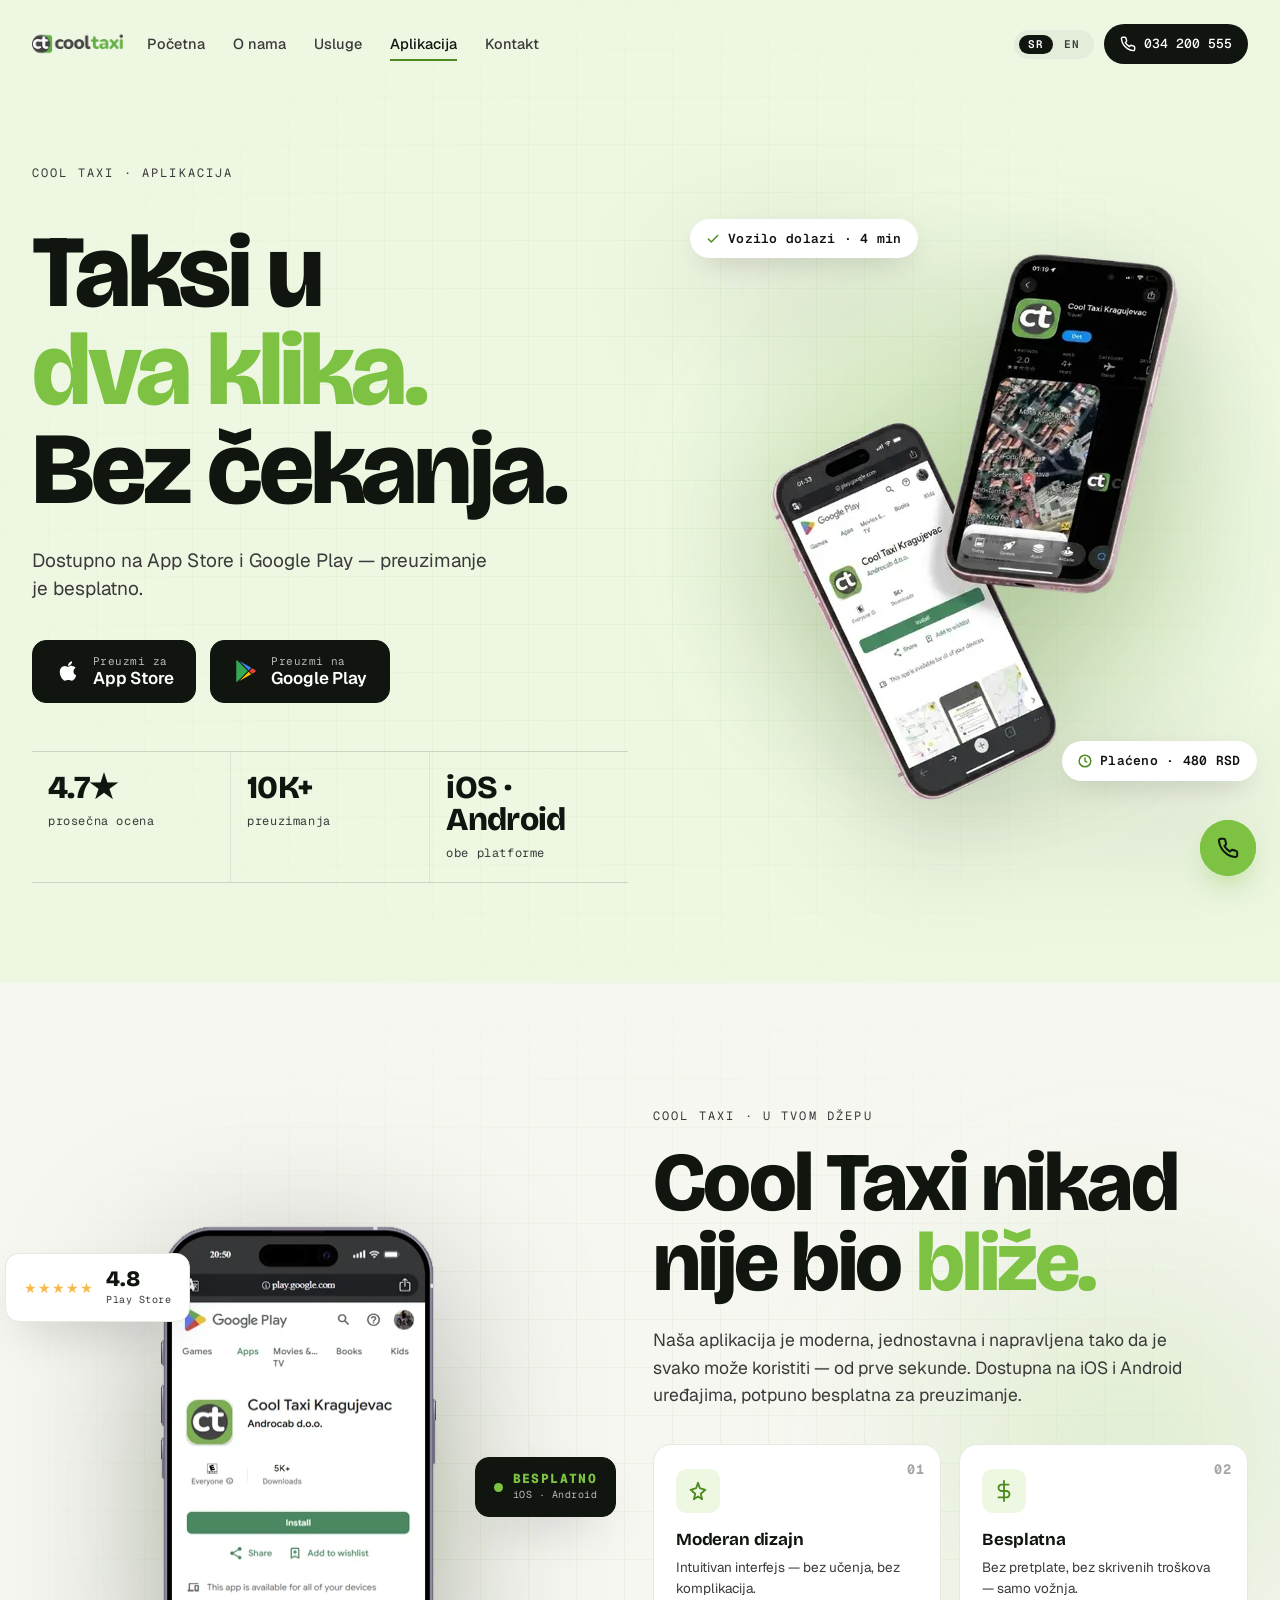
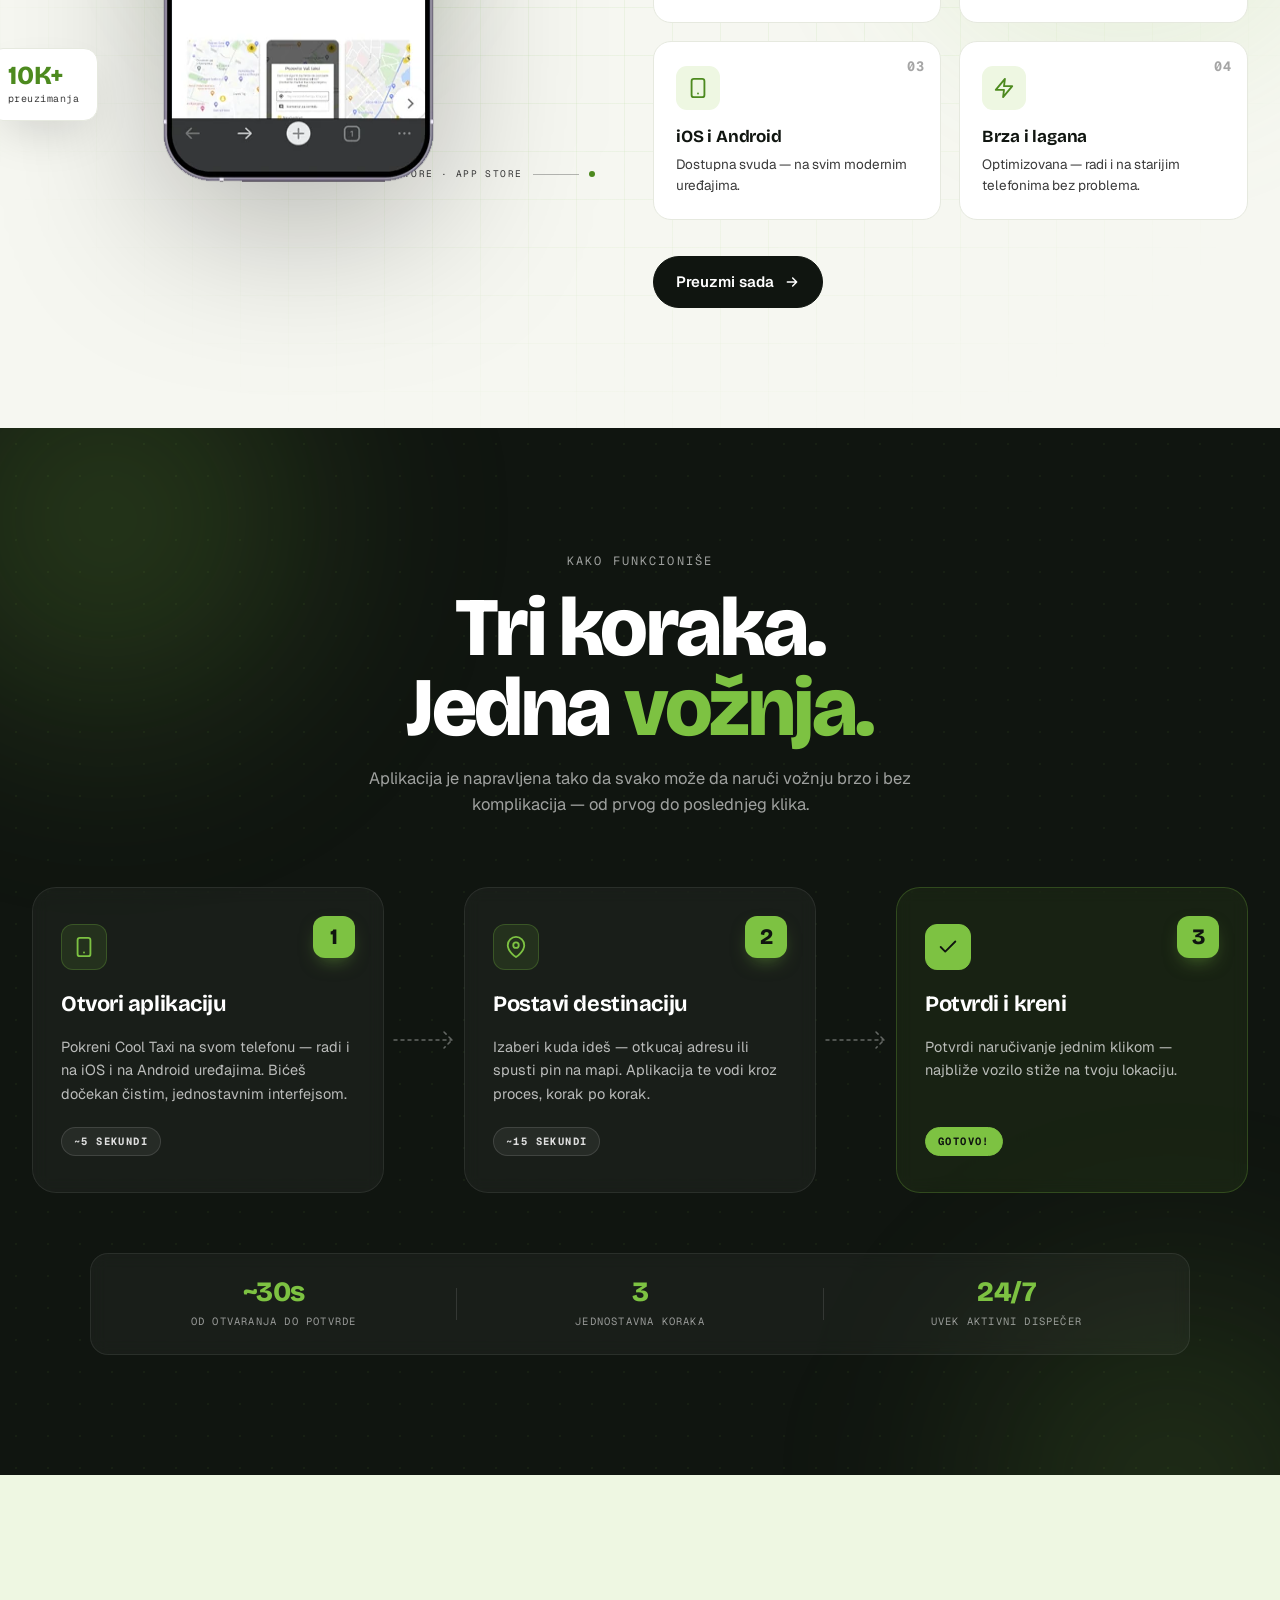
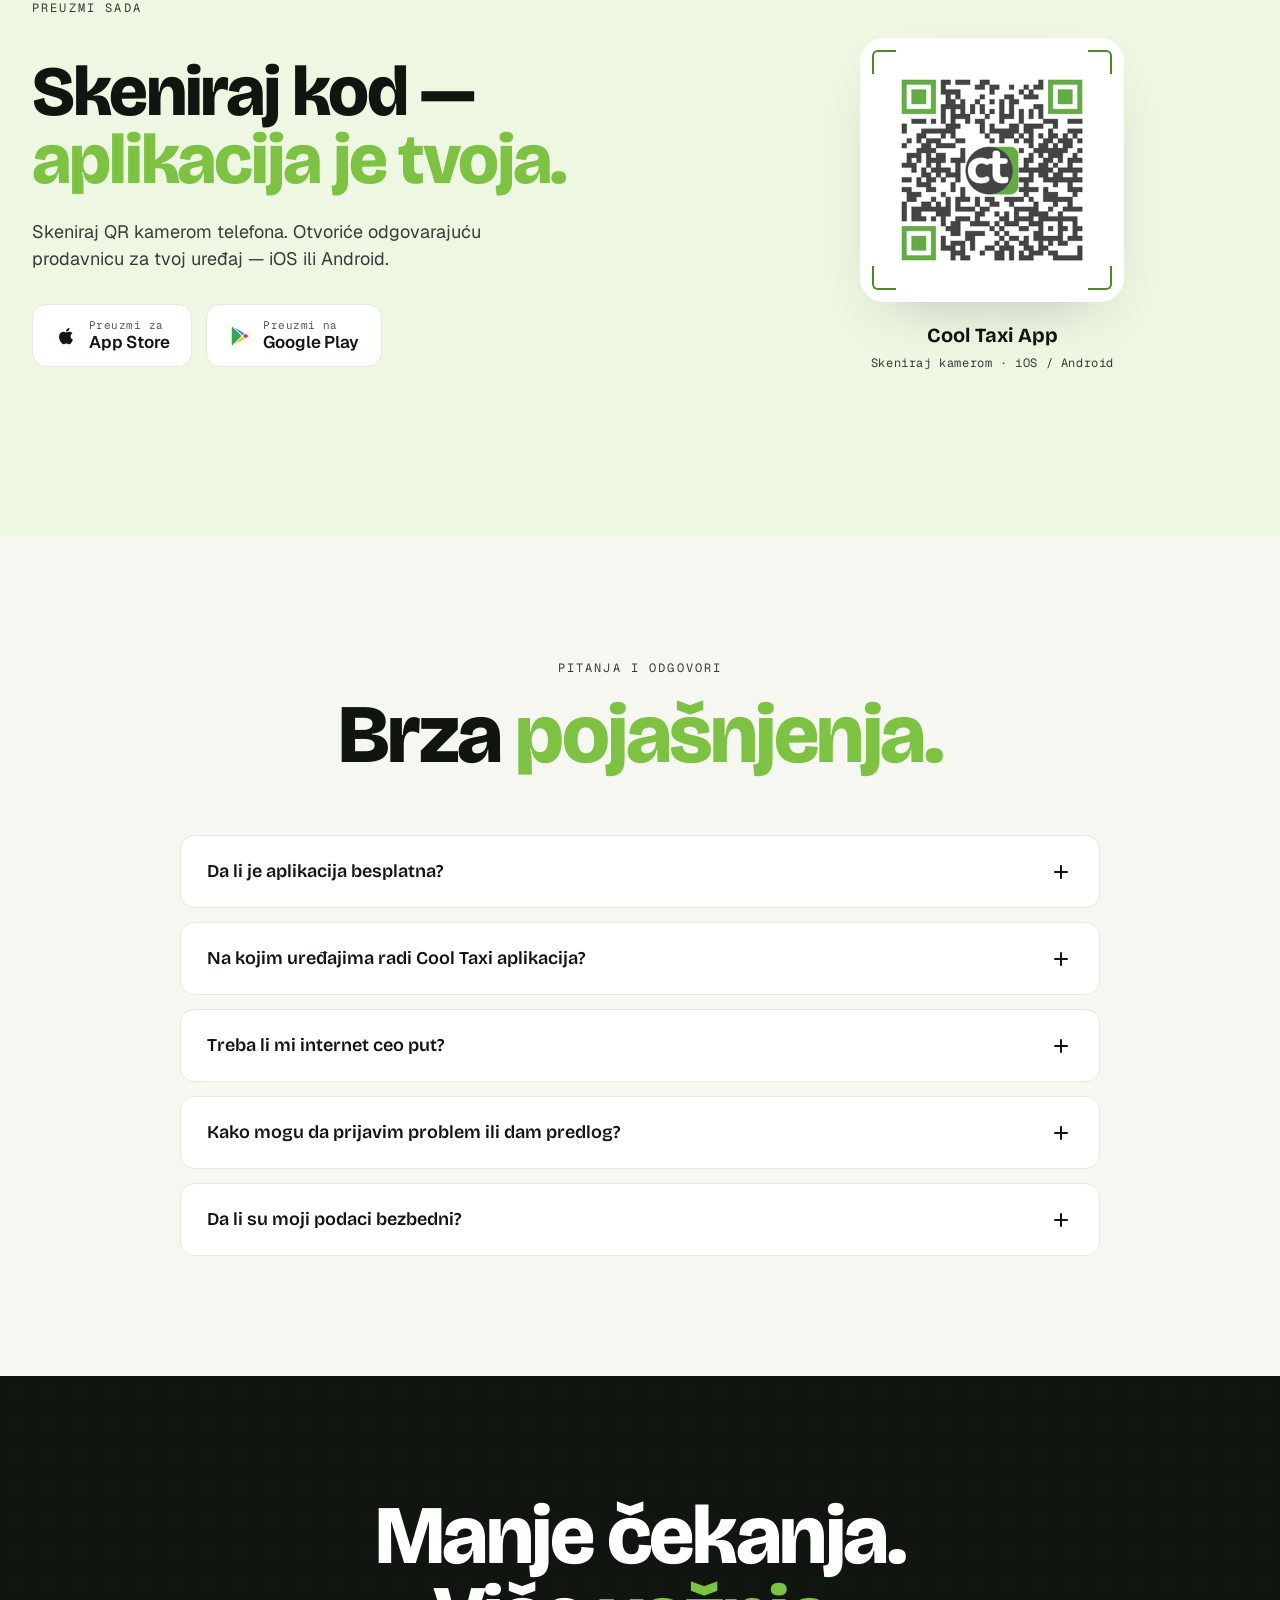
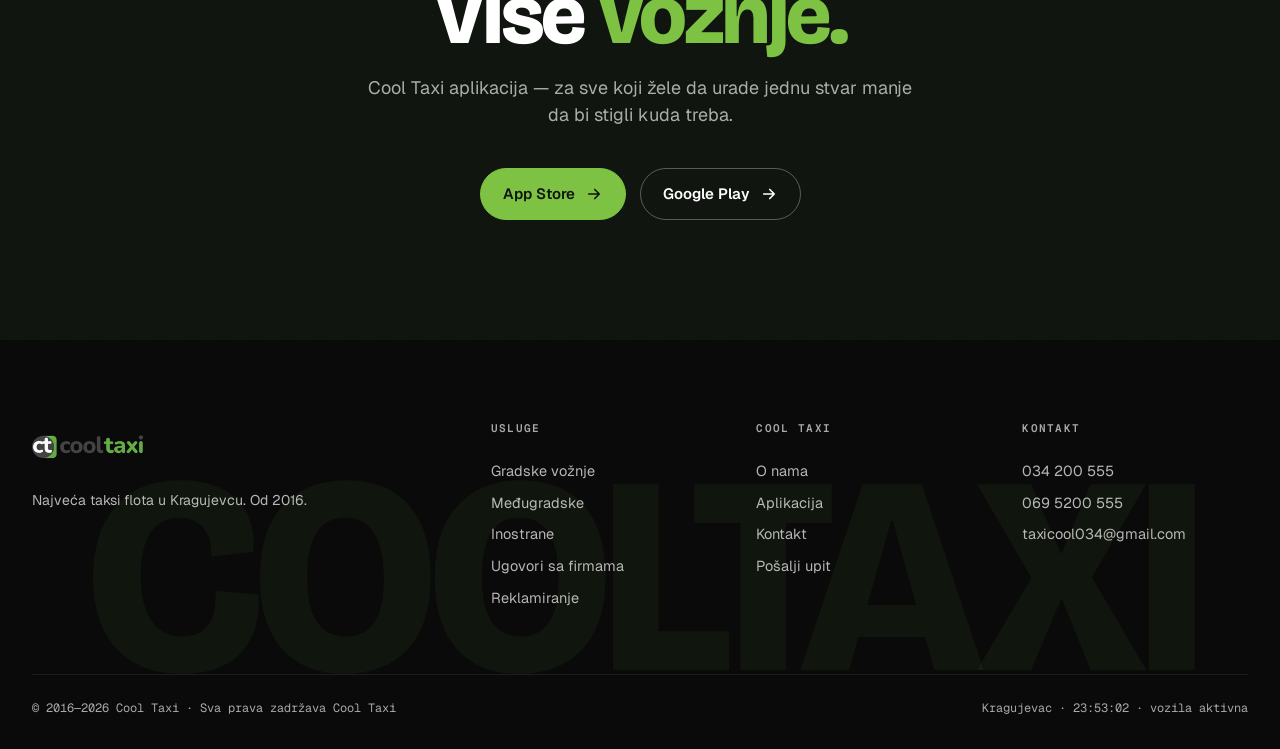
==== commit 717c99d7: "Hide site from search engines (noindex + robots Disallow) Co-Authored-By: Claude Opus 4.7 <noreply@a" ====
--- a/aplikacija.html
+++ b/aplikacija.html
@@ -8,8 +8,8 @@
 <meta name="description" content="Cool Taxi aplikacija za iOS i Android — naruči taxi u Kragujevcu u dva klika, plati karticom, prati vozilo uživo. Besplatno preuzimanje na App Store i Google Play." data-en-content="Cool Taxi app for iOS and Android — book a taxi in Kragujevac in two taps, pay by card, track the car live. Free download on App Store and Google Play.">
 <meta name="keywords" content="cool taxi aplikacija, taxi aplikacija kragujevac, taxi app kragujevac, cool taxi android, cool taxi ios, taxi app srbija, naruči taxi online kragujevac, taxi aplikacija ios android">
 <meta name="author" content="Cool Taxi Kragujevac">
-<meta name="robots" content="index, follow, max-image-preview:large">
-<meta name="googlebot" content="index, follow, max-image-preview:large">
+<meta name="robots" content="noindex, nofollow, noarchive, nosnippet, noimageindex">
+<meta name="googlebot" content="noindex, nofollow, noarchive, nosnippet, noimageindex">
 <meta name="theme-color" content="#7DC242">
 <meta name="format-detection" content="telephone=yes">
 
--- a/styles.css
+++ b/styles.css
@@ -28,7 +28,7 @@
 
 /* brand logo image (replaces SVG) */
 .brand-logo{
-  height:38px;width:auto;display:block;
+  height:44px;width:auto;display:block;
   transition:transform .2s;
 }
 .brand-logo.big{height:54px}
@@ -60,7 +60,7 @@
 .nav{
   position:fixed;top:0;left:0;right:0;z-index:50;
   display:flex;align-items:center;justify-content:space-between;
-  padding:18px 32px;
+  padding:22px 32px;
   background:transparent;
   backdrop-filter:none;
   -webkit-backdrop-filter:none;
@@ -72,7 +72,7 @@
   backdrop-filter:blur(14px);
   -webkit-backdrop-filter:blur(14px);
   border-bottom-color:var(--line);
-  padding:12px 32px;
+  padding:14px 32px;
 }
 
 /* HOME — white nav links over dark video hero; logo stays natural color */
@@ -103,7 +103,7 @@
 .brand-word em{color:var(--green-deep)}
 .brand-word.light{color:#fff}
 .brand-word.light em{color:var(--green)}
-.nav-links{display:flex;gap:28px}
+.nav-links{display:flex;gap:28px;margin-left:24px}
 .nav-links a{
   font-size:14.5px;font-weight:500;color:var(--ink-3);
   position:relative;padding:6px 0;
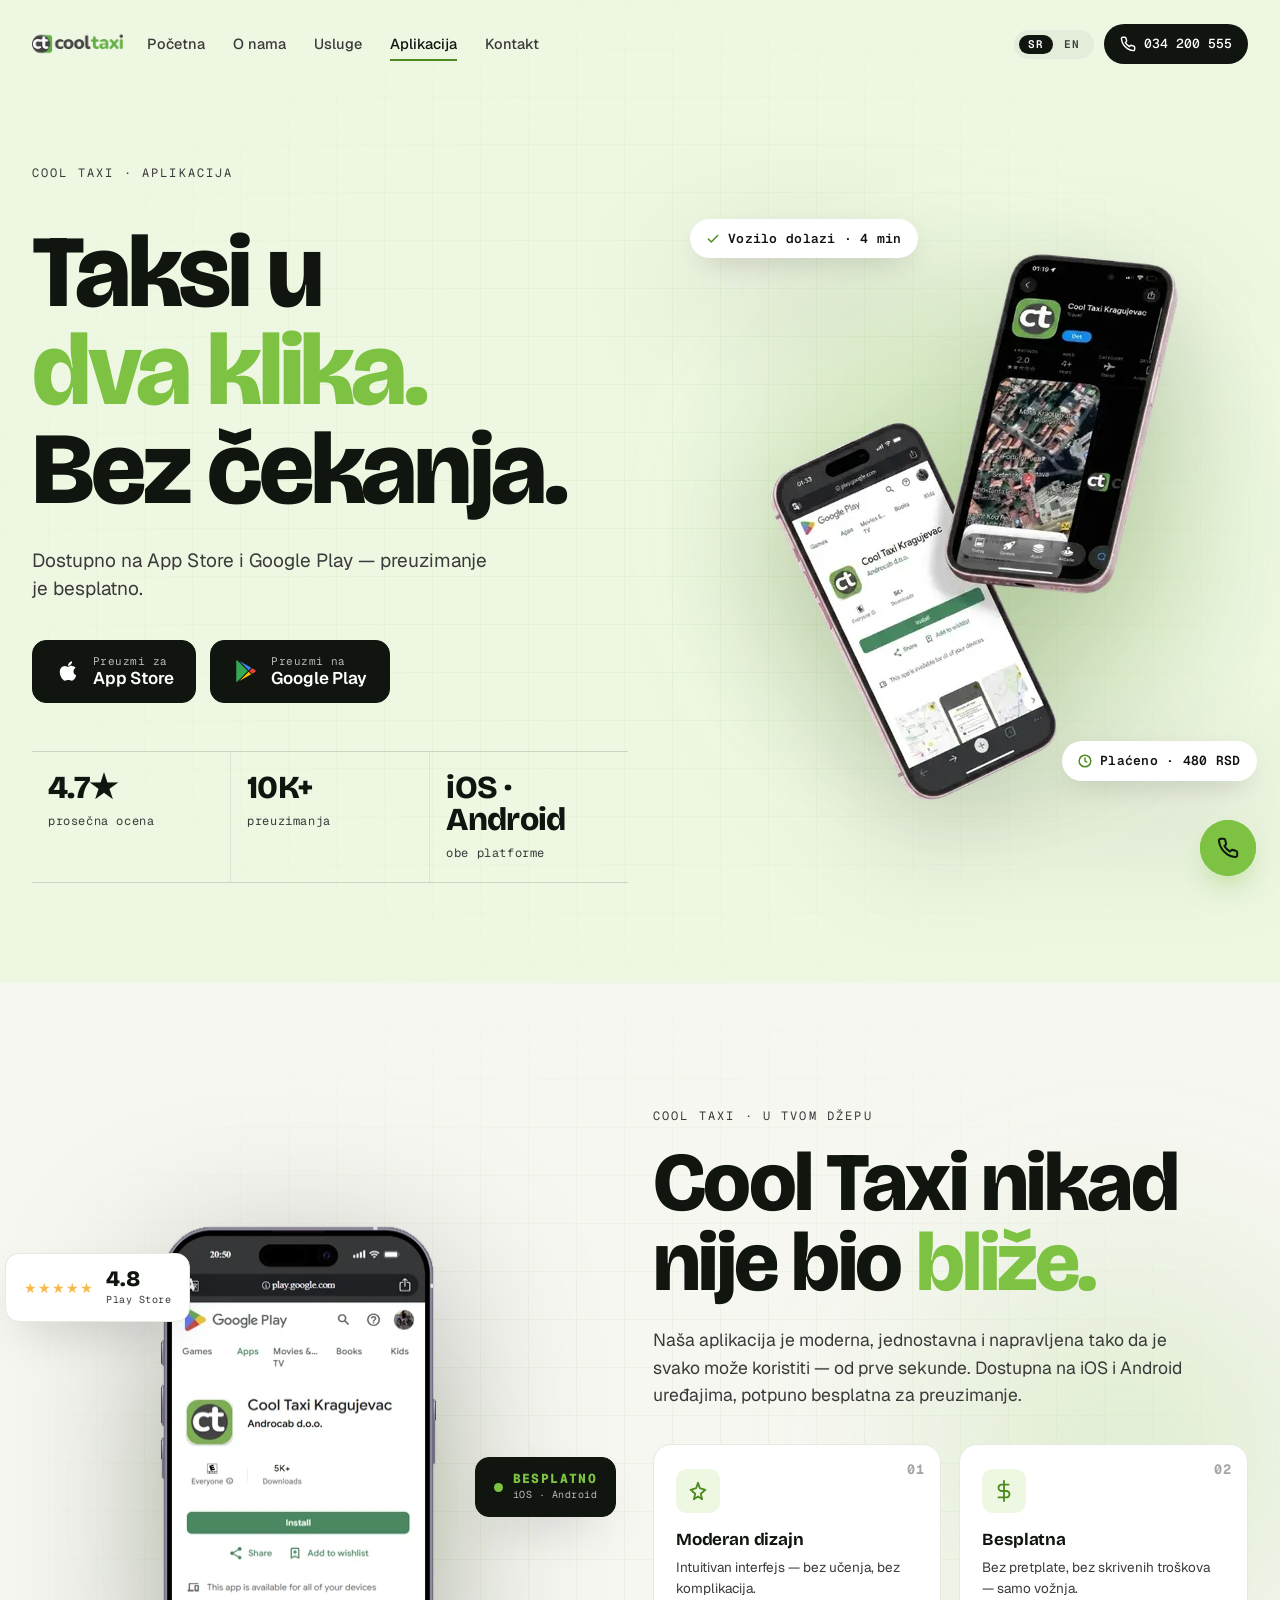
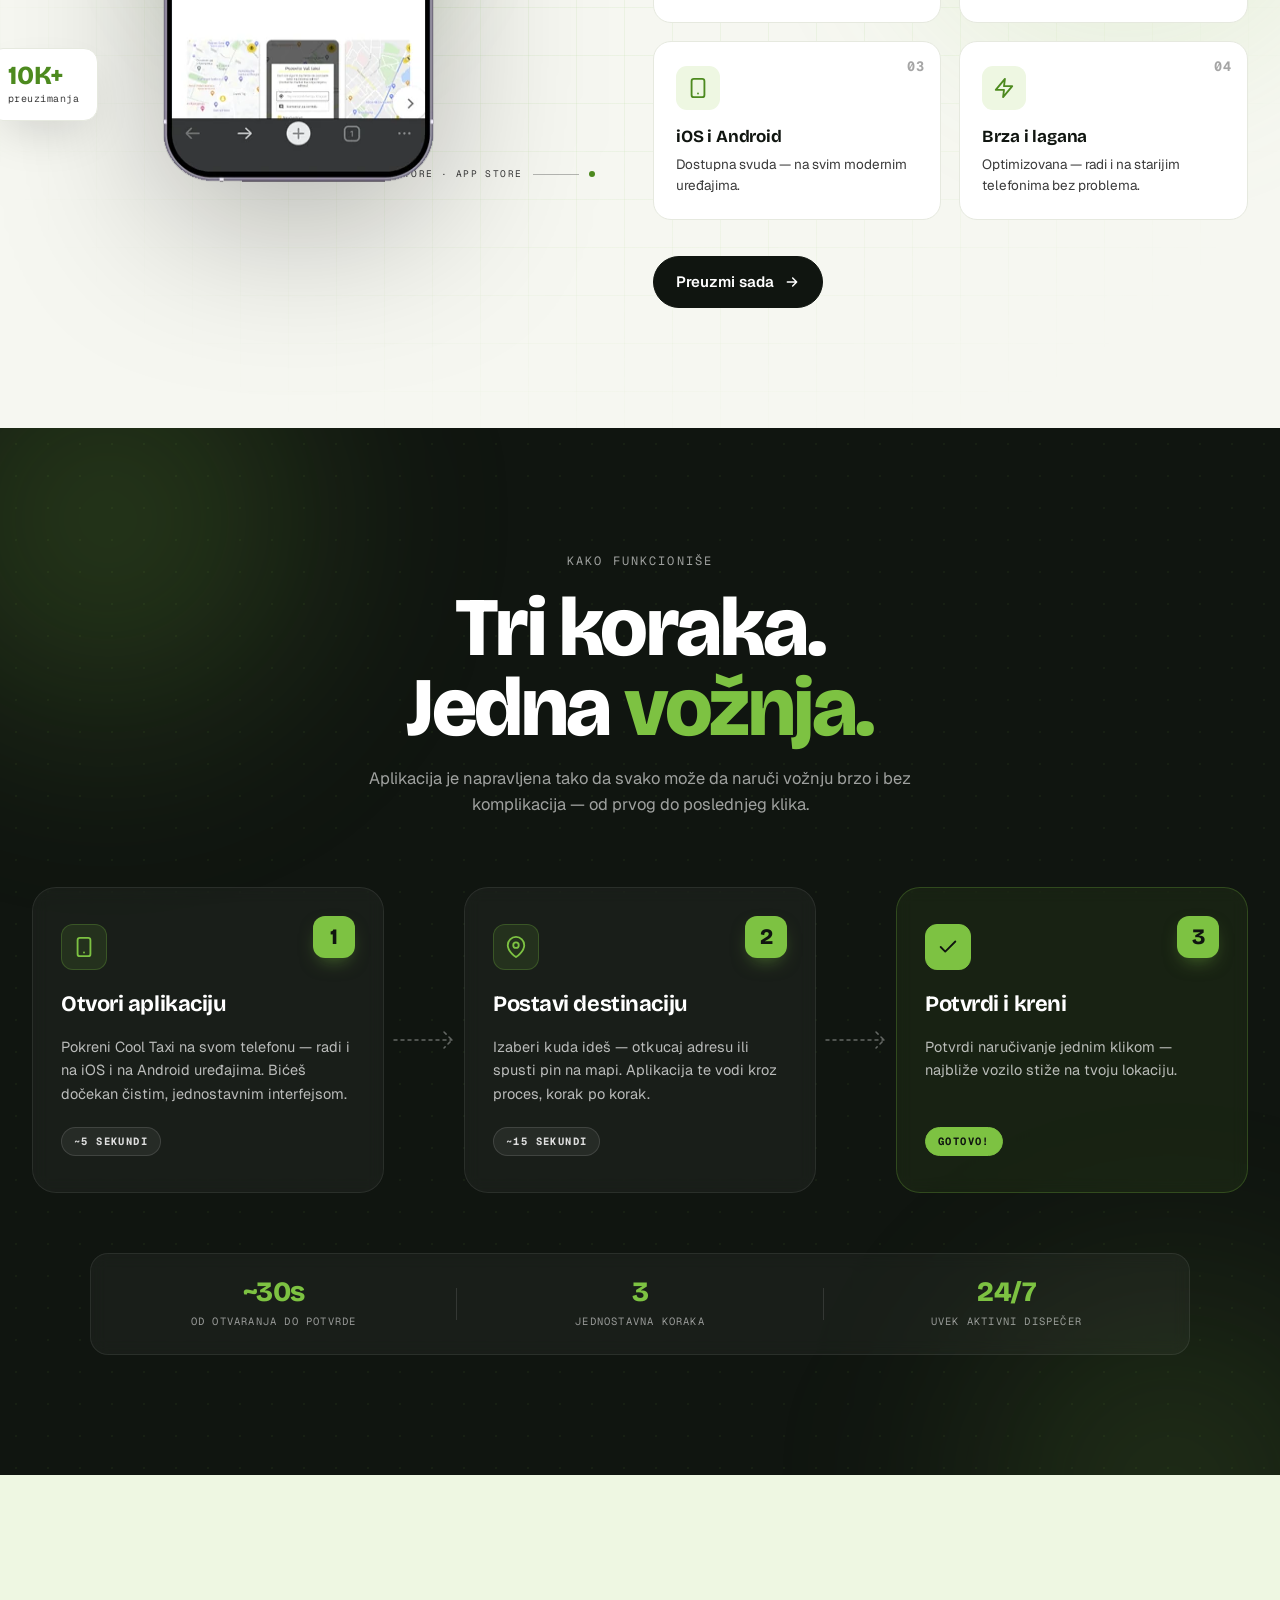
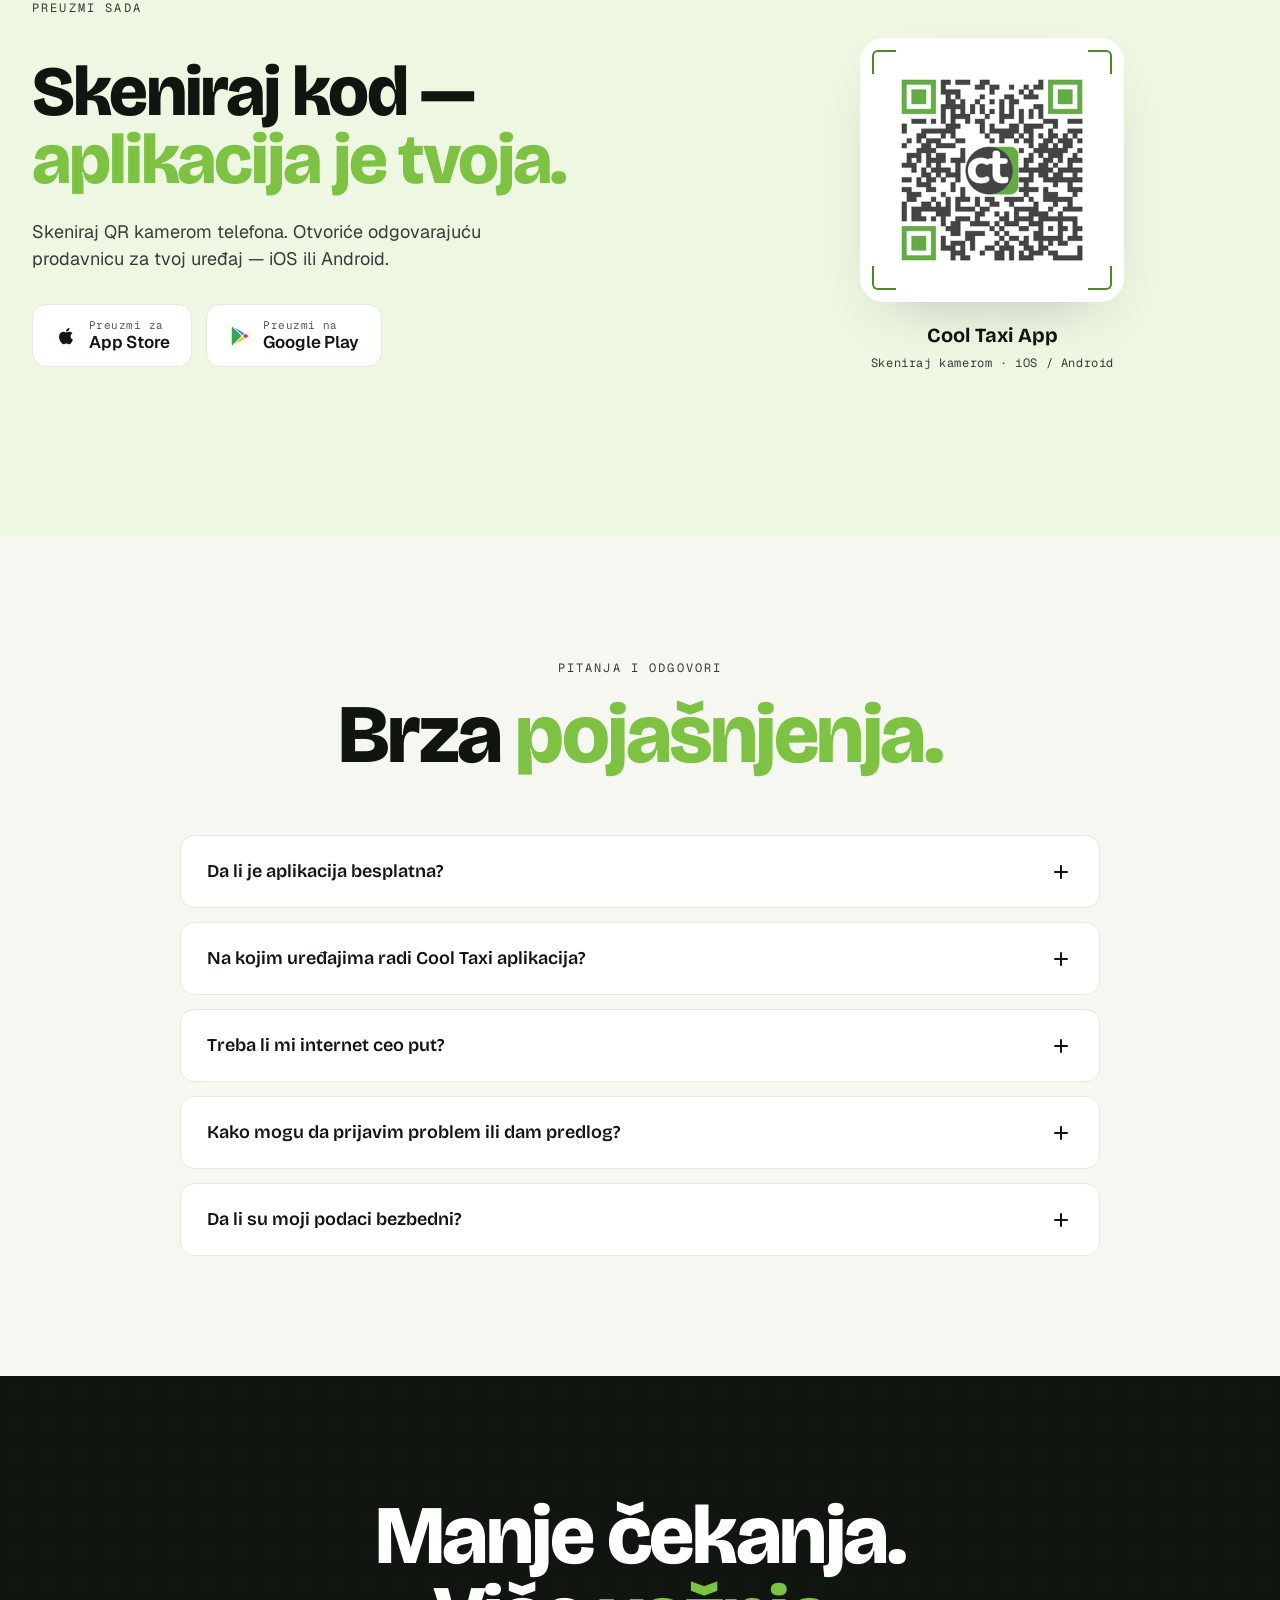
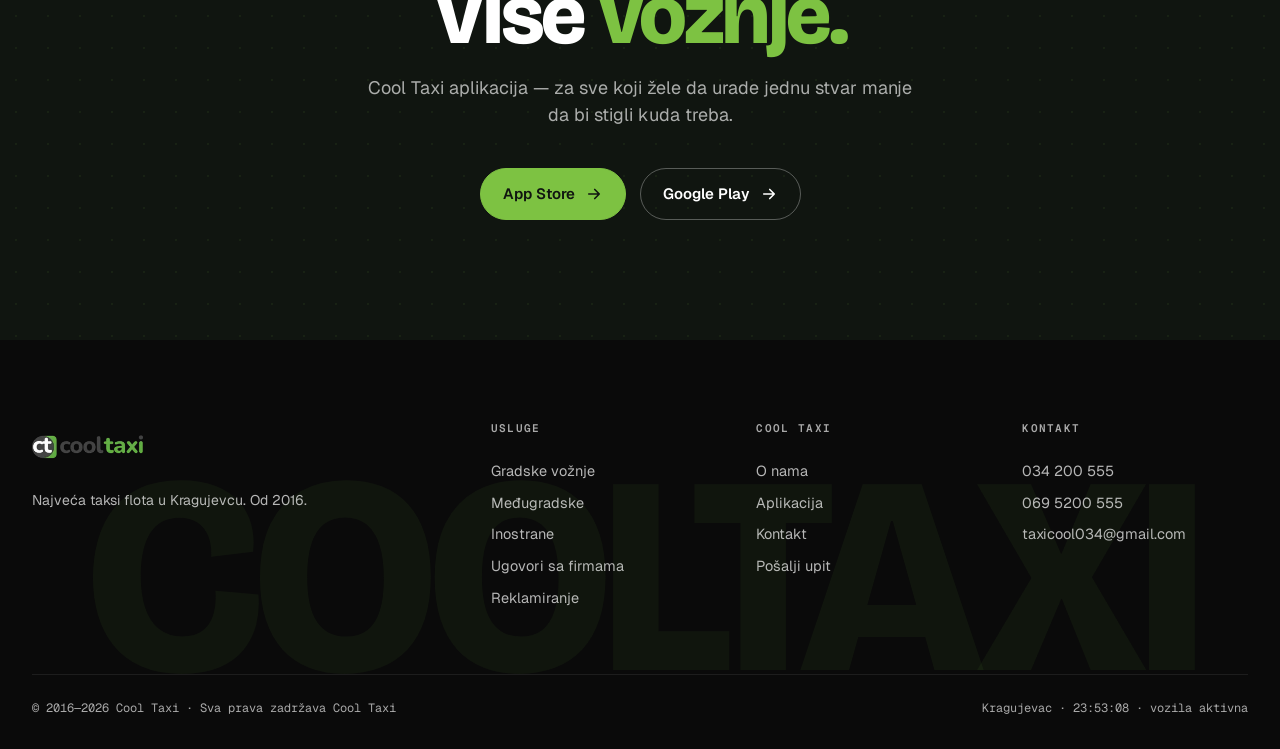
==== commit 6d3a2237: "Restore indexing, point all SEO URLs to cooltaxikragujevac.com Revert the noindex/robots block and f" ====
--- a/aplikacija.html
+++ b/aplikacija.html
@@ -8,8 +8,8 @@
 <meta name="description" content="Cool Taxi aplikacija za iOS i Android — naruči taxi u Kragujevcu u dva klika, plati karticom, prati vozilo uživo. Besplatno preuzimanje na App Store i Google Play." data-en-content="Cool Taxi app for iOS and Android — book a taxi in Kragujevac in two taps, pay by card, track the car live. Free download on App Store and Google Play.">
 <meta name="keywords" content="cool taxi aplikacija, taxi aplikacija kragujevac, taxi app kragujevac, cool taxi android, cool taxi ios, taxi app srbija, naruči taxi online kragujevac, taxi aplikacija ios android">
 <meta name="author" content="Cool Taxi Kragujevac">
-<meta name="robots" content="noindex, nofollow, noarchive, nosnippet, noimageindex">
-<meta name="googlebot" content="noindex, nofollow, noarchive, nosnippet, noimageindex">
+<meta name="robots" content="index, follow, max-image-preview:large">
+<meta name="googlebot" content="index, follow, max-image-preview:large">
 <meta name="theme-color" content="#7DC242">
 <meta name="format-detection" content="telephone=yes">
 
@@ -22,16 +22,18 @@
 <!-- Apple smart banner -->
 <meta name="apple-itunes-app" content="app-id=6447067516">
 
-<link rel="canonical" href="https://taxikragujevac.com/aplikacija">
-<link rel="alternate" hreflang="sr-RS" href="https://taxikragujevac.com/aplikacija">
-<link rel="alternate" hreflang="x-default" href="https://taxikragujevac.com/aplikacija">
+<link rel="canonical" href="https://cooltaxikragujevac.com/aplikacija">
+<link rel="alternate" hreflang="sr-RS" href="https://cooltaxikragujevac.com/aplikacija">
+<link rel="alternate" hreflang="x-default" href="https://cooltaxikragujevac.com/aplikacija">
 
 <meta property="og:type" content="website">
 <meta property="og:site_name" content="Cool Taxi Kragujevac">
 <meta property="og:title" content="Cool Taxi aplikacija — Taxi Kragujevac u 2 klika" data-en-content="Cool Taxi app — Taxi Kragujevac in 2 taps">
 <meta property="og:description" content="iOS & Android — naruči taxi u Kragujevcu u 2 klika, plati karticom, prati vozilo uživo." data-en-content="iOS & Android — book a taxi in Kragujevac in 2 taps, pay by card, track the car live.">
-<meta property="og:url" content="https://taxikragujevac.com/aplikacija">
-<meta property="og:image" content="https://taxikragujevac.com/assets/app-mockup-full.webp">
+<meta property="og:url" content="https://cooltaxikragujevac.com/aplikacija">
+<meta property="og:image" content="https://cooltaxikragujevac.com/assets/og-aplikacija.jpg">
+<meta property="og:image:secure_url" content="https://cooltaxikragujevac.com/assets/og-aplikacija.jpg">
+<meta property="og:image:type" content="image/jpeg">
 <meta property="og:image:width" content="1200">
 <meta property="og:image:height" content="630">
 <meta property="og:image:alt" content="Cool Taxi aplikacija na iOS i Android" data-en-content="Cool Taxi app on iOS and Android">
@@ -40,11 +42,12 @@
 <meta name="twitter:card" content="summary_large_image">
 <meta name="twitter:title" content="Cool Taxi aplikacija — Taxi Kragujevac u 2 klika" data-en-content="Cool Taxi app — Taxi Kragujevac in 2 taps">
 <meta name="twitter:description" content="iOS & Android — App Store i Google Play." data-en-content="iOS & Android — App Store and Google Play.">
-<meta name="twitter:image" content="https://taxikragujevac.com/assets/app-mockup-full.webp">
+<meta name="twitter:image" content="https://cooltaxikragujevac.com/assets/og-aplikacija.jpg">
 
 <link rel="icon" type="image/png" href="uploads/logozatab.png">
 <link rel="shortcut icon" href="uploads/logozatab.png">
-<link rel="apple-touch-icon" href="uploads/logozatab.png">
+<link rel="icon" type="image/png" sizes="512x512" href="assets/logo-512.png">
+<link rel="apple-touch-icon" href="assets/logo-512.png">
 
 <link rel="preconnect" href="https://fonts.googleapis.com">
 <link rel="preconnect" href="https://fonts.gstatic.com" crossorigin>
@@ -61,12 +64,12 @@
   "@graph": [
     {
       "@type": "WebPage",
-      "@id": "https://taxikragujevac.com/aplikacija#page",
-      "url": "https://taxikragujevac.com/aplikacija",
+      "@id": "https://cooltaxikragujevac.com/aplikacija#page",
+      "url": "https://cooltaxikragujevac.com/aplikacija",
       "name": "Cool Taxi aplikacija — Taxi Kragujevac",
       "description": "Cool Taxi mobilna aplikacija za iOS i Android — naručivanje, plaćanje karticom i praćenje vozila uživo.",
       "inLanguage": "sr-RS",
-      "isPartOf": {"@id": "https://taxikragujevac.com/#website"}
+      "isPartOf": {"@id": "https://cooltaxikragujevac.com/#website"}
     },
     {
       "@type": "MobileApplication",
@@ -75,11 +78,10 @@
       "applicationCategory": "TravelApplication",
       "downloadUrl": "https://apps.apple.com/us/app/cool-taxi-kragujevac/id6447067516",
       "installUrl": "https://apps.apple.com/us/app/cool-taxi-kragujevac/id6447067516",
-      "image": "https://taxikragujevac.com/assets/app-mockup-full.webp",
+      "image": "https://cooltaxikragujevac.com/assets/app-mockup-full.webp",
       "offers": {"@type": "Offer", "price": "0", "priceCurrency": "RSD"},
-      "aggregateRating": {"@type": "AggregateRating", "ratingValue": "4.7", "ratingCount": "1200", "bestRating": "5"},
-      "author": {"@id": "https://taxikragujevac.com/#organization"},
-      "publisher": {"@id": "https://taxikragujevac.com/#organization"}
+      "author": {"@id": "https://cooltaxikragujevac.com/#organization"},
+      "publisher": {"@id": "https://cooltaxikragujevac.com/#organization"}
     },
     {
       "@type": "MobileApplication",
@@ -88,11 +90,10 @@
       "applicationCategory": "TravelApplication",
       "downloadUrl": "https://play.google.com/store/apps/details?id=com.androcab.pub.coolkg",
       "installUrl": "https://play.google.com/store/apps/details?id=com.androcab.pub.coolkg",
-      "image": "https://taxikragujevac.com/assets/app-mockup-full.webp",
+      "image": "https://cooltaxikragujevac.com/assets/app-mockup-full.webp",
       "offers": {"@type": "Offer", "price": "0", "priceCurrency": "RSD"},
-      "aggregateRating": {"@type": "AggregateRating", "ratingValue": "4.8", "ratingCount": "2500", "bestRating": "5"},
-      "author": {"@id": "https://taxikragujevac.com/#organization"},
-      "publisher": {"@id": "https://taxikragujevac.com/#organization"}
+      "author": {"@id": "https://cooltaxikragujevac.com/#organization"},
+      "publisher": {"@id": "https://cooltaxikragujevac.com/#organization"}
     },
     {
       "@type": "FAQPage",
@@ -122,8 +123,8 @@
     {
       "@type": "BreadcrumbList",
       "itemListElement": [
-        {"@type": "ListItem", "position": 1, "name": "Početna", "item": "https://taxikragujevac.com/"},
-        {"@type": "ListItem", "position": 2, "name": "Aplikacija", "item": "https://taxikragujevac.com/aplikacija"}
+        {"@type": "ListItem", "position": 1, "name": "Početna", "item": "https://cooltaxikragujevac.com/"},
+        {"@type": "ListItem", "position": 2, "name": "Aplikacija", "item": "https://cooltaxikragujevac.com/aplikacija"}
       ]
     }
   ]
